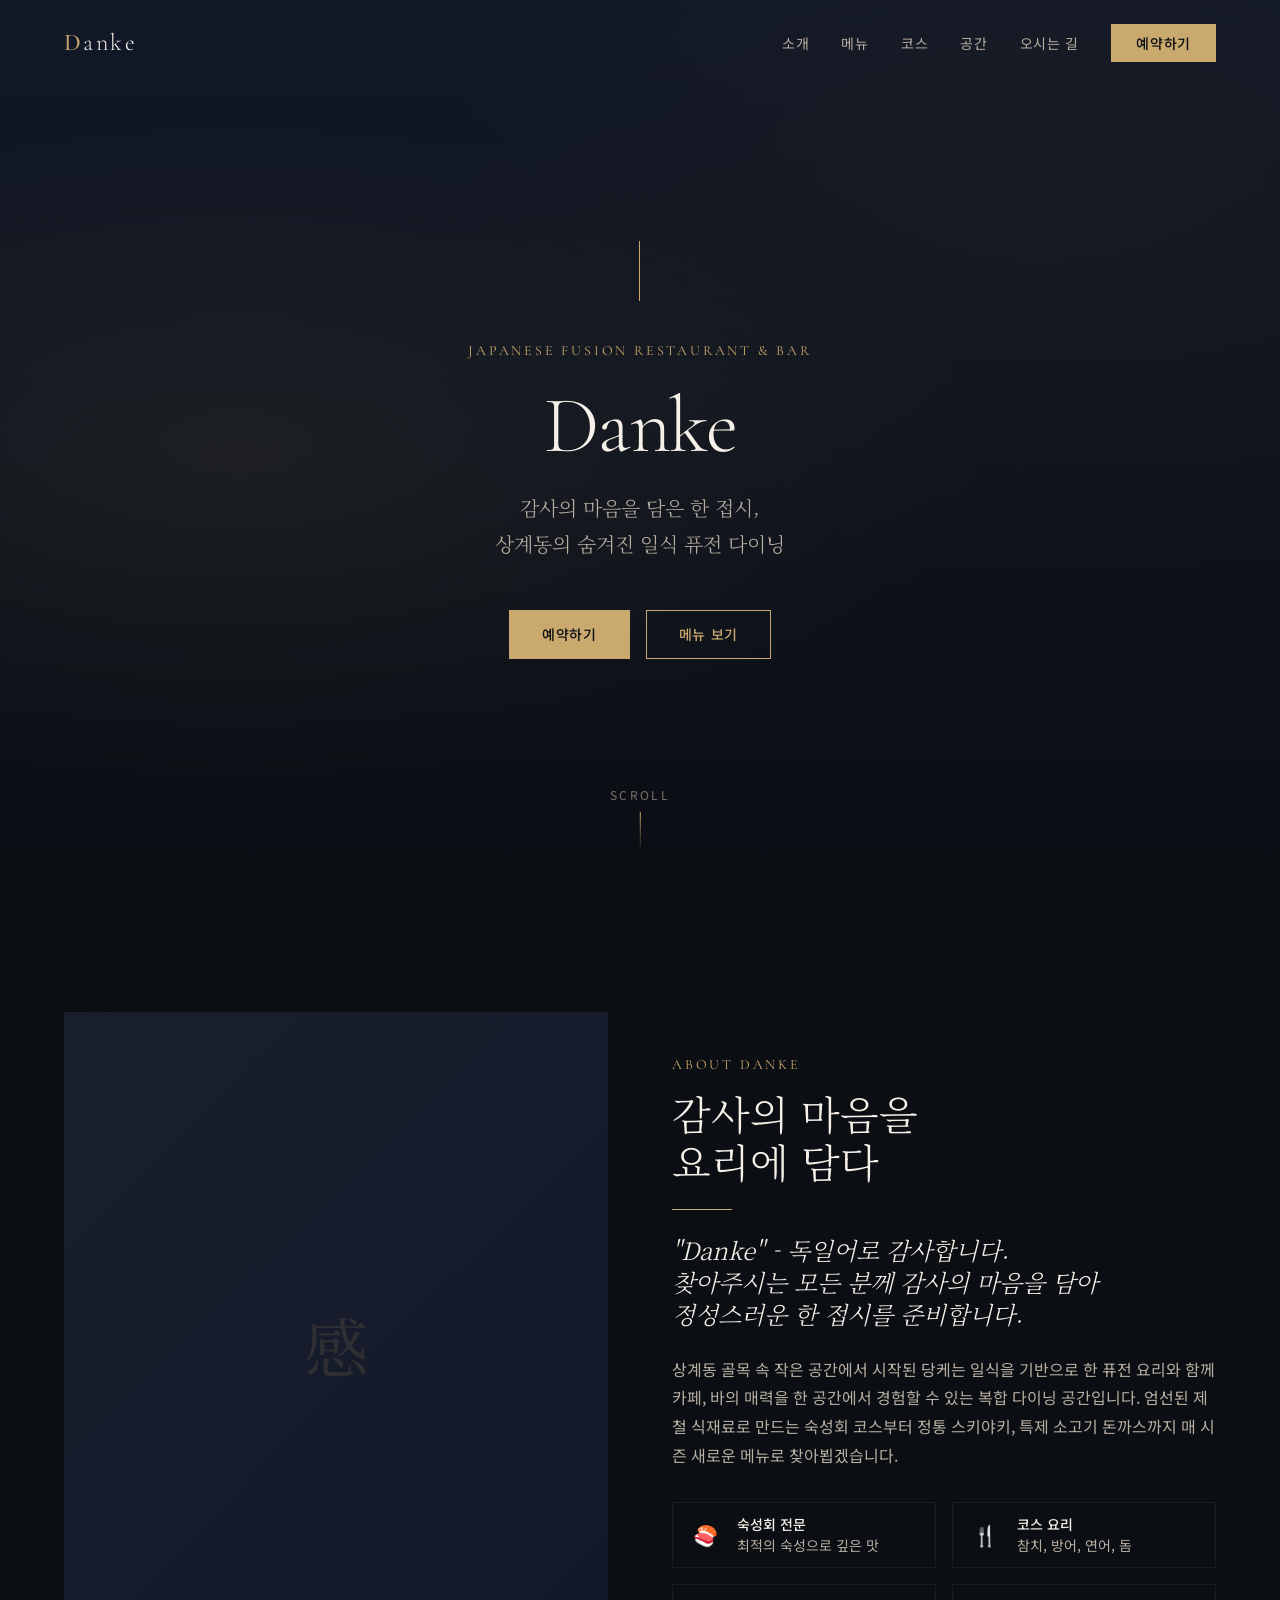
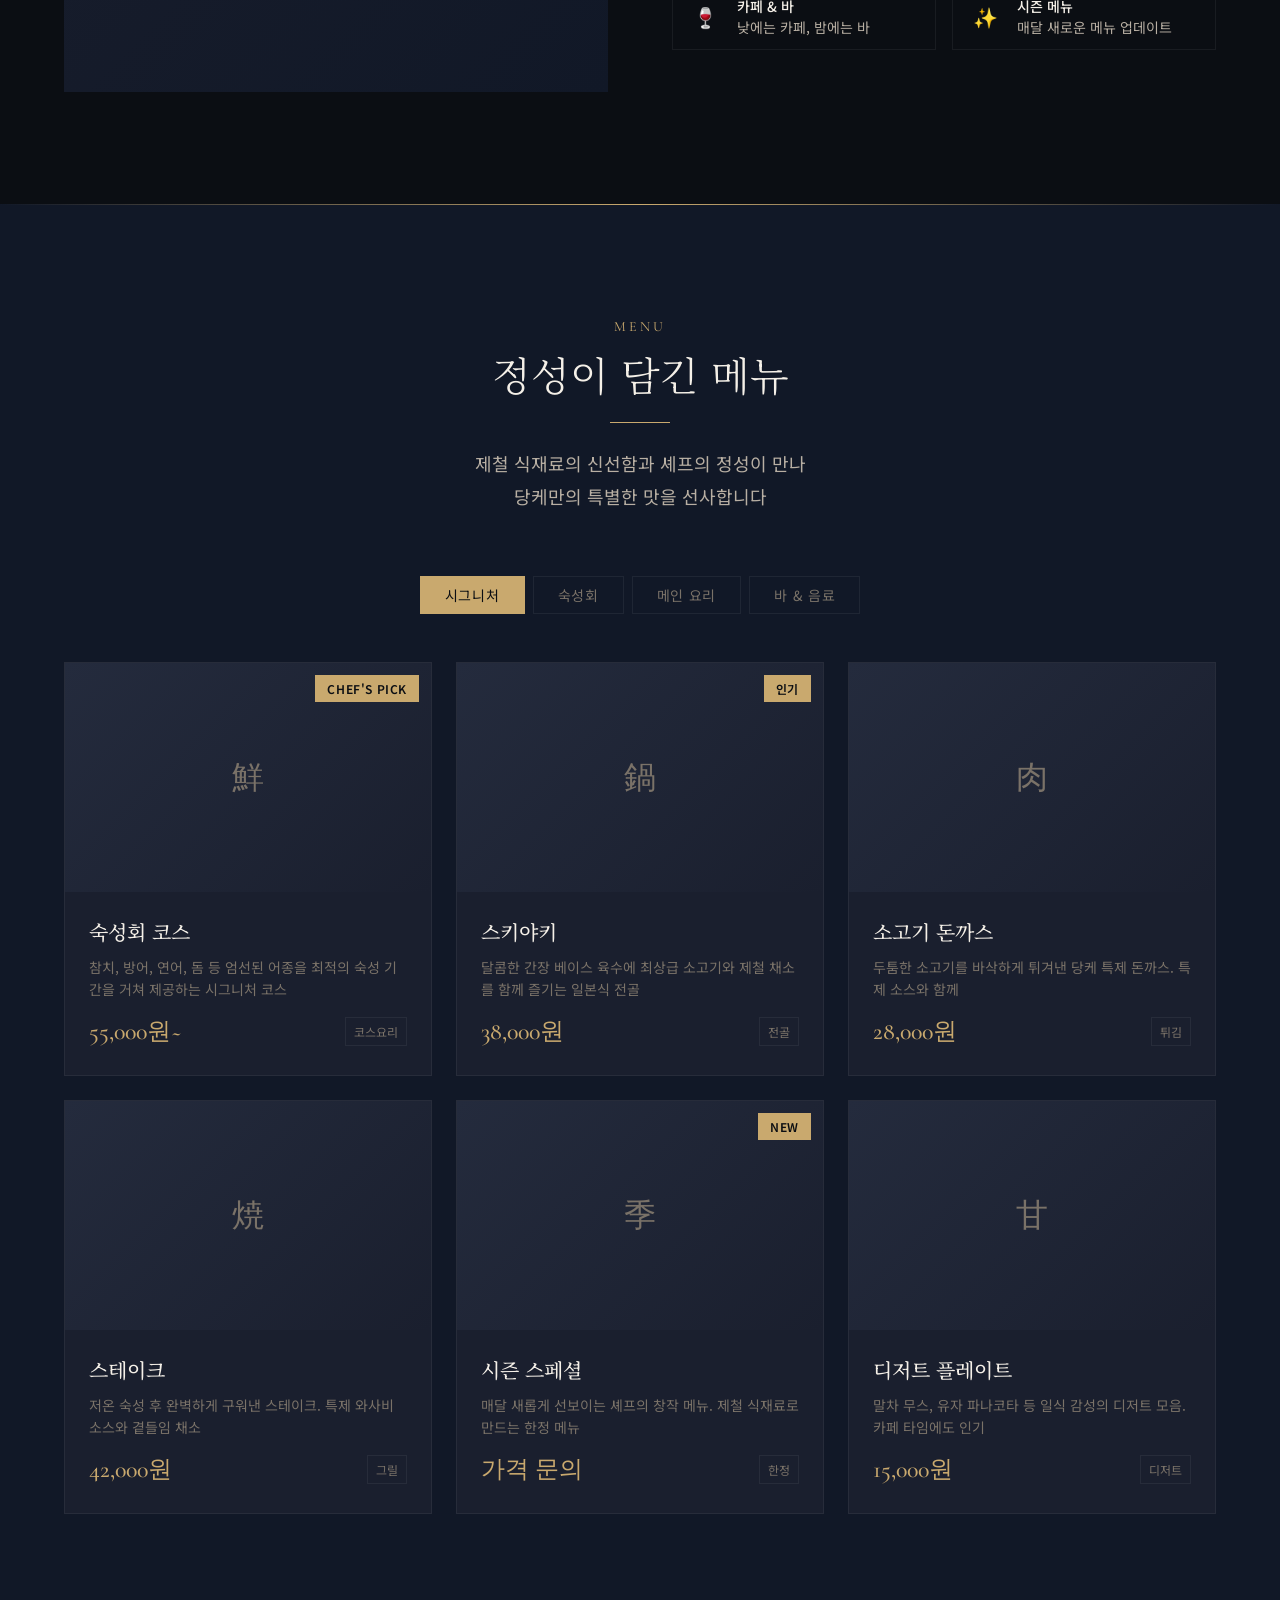
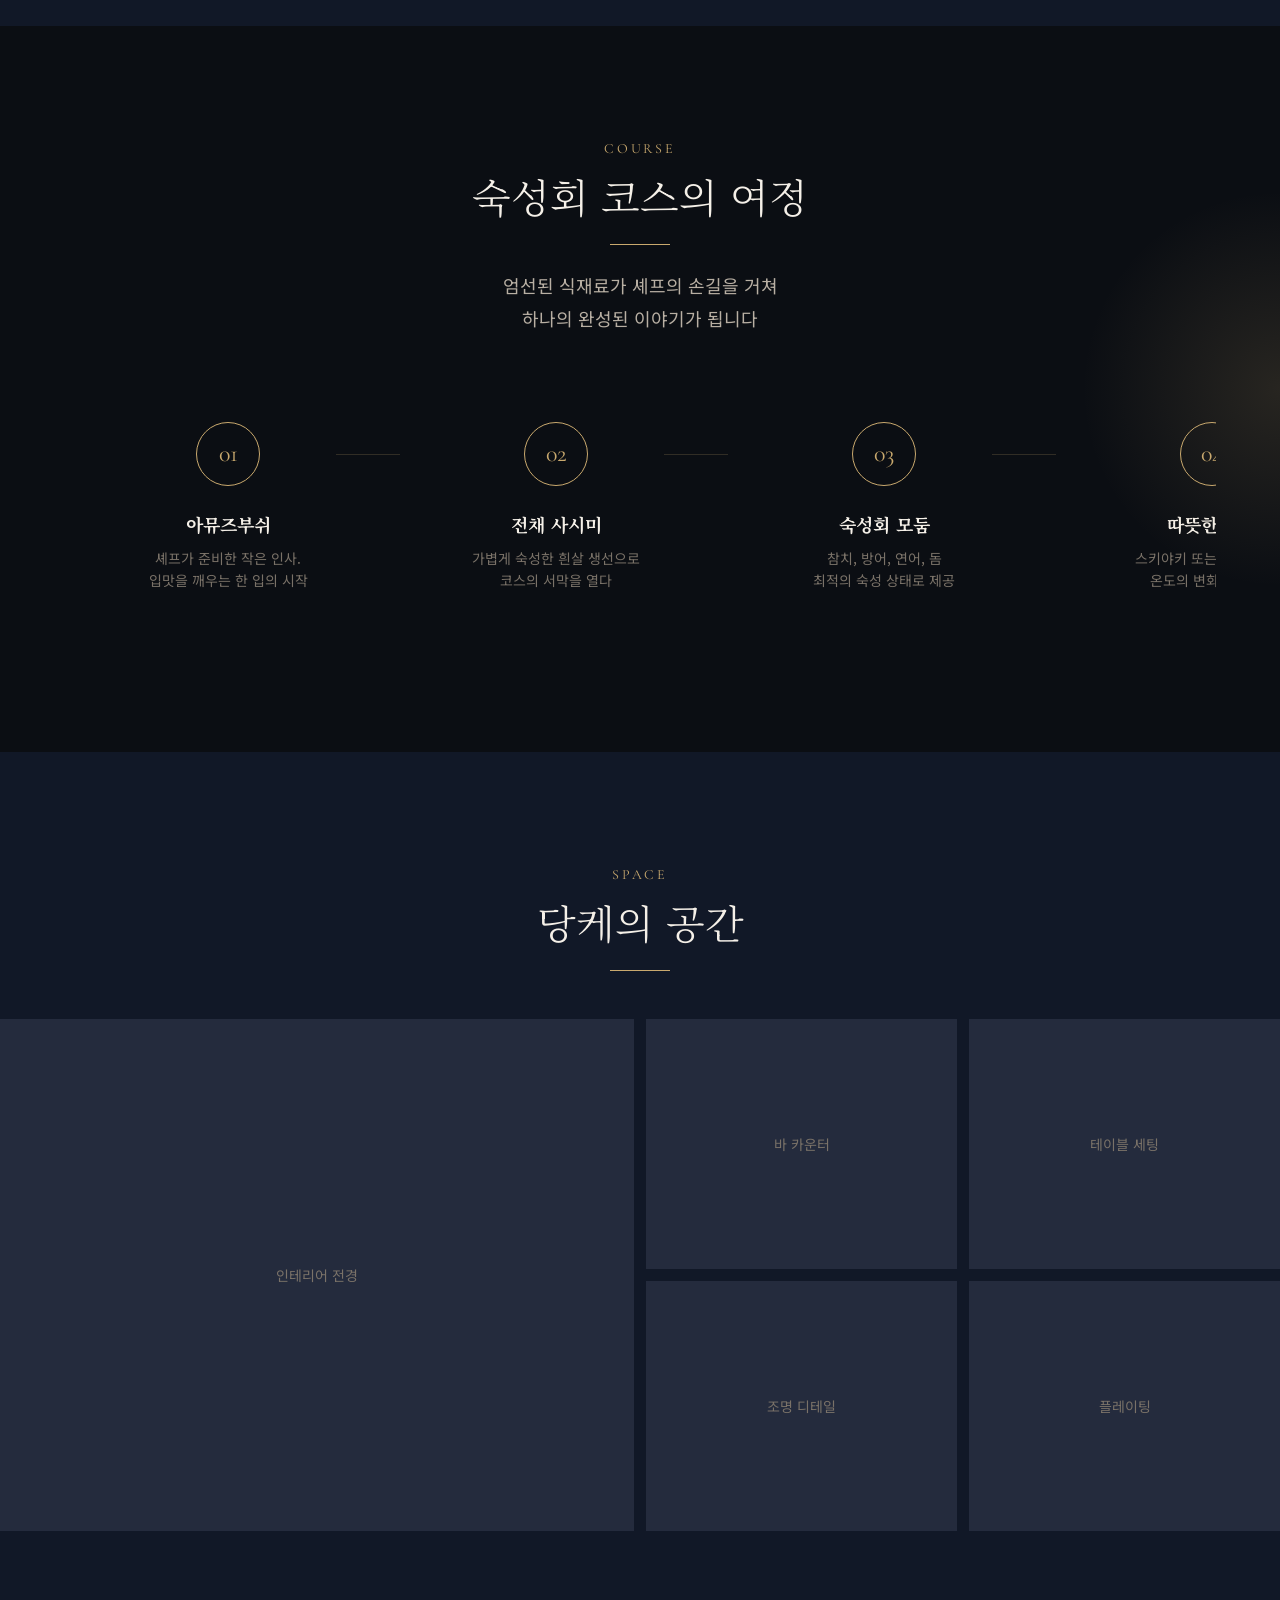
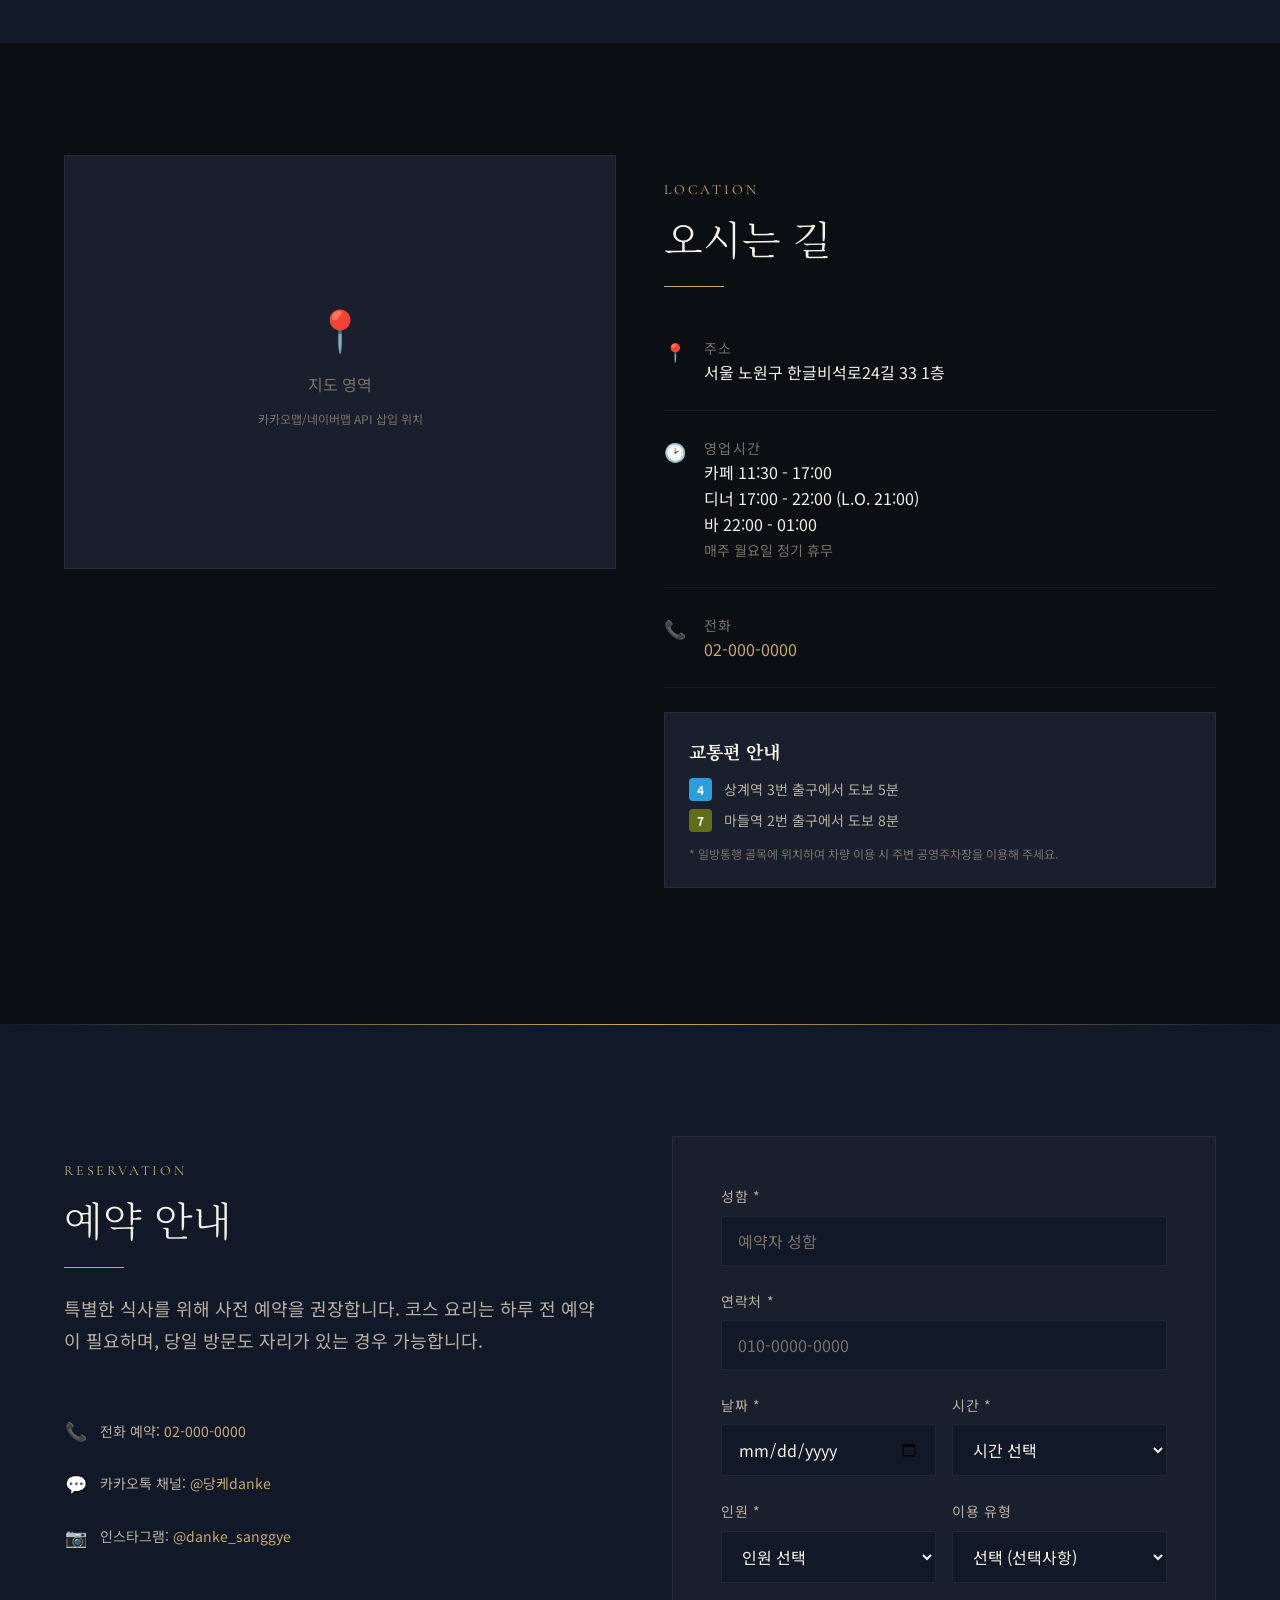
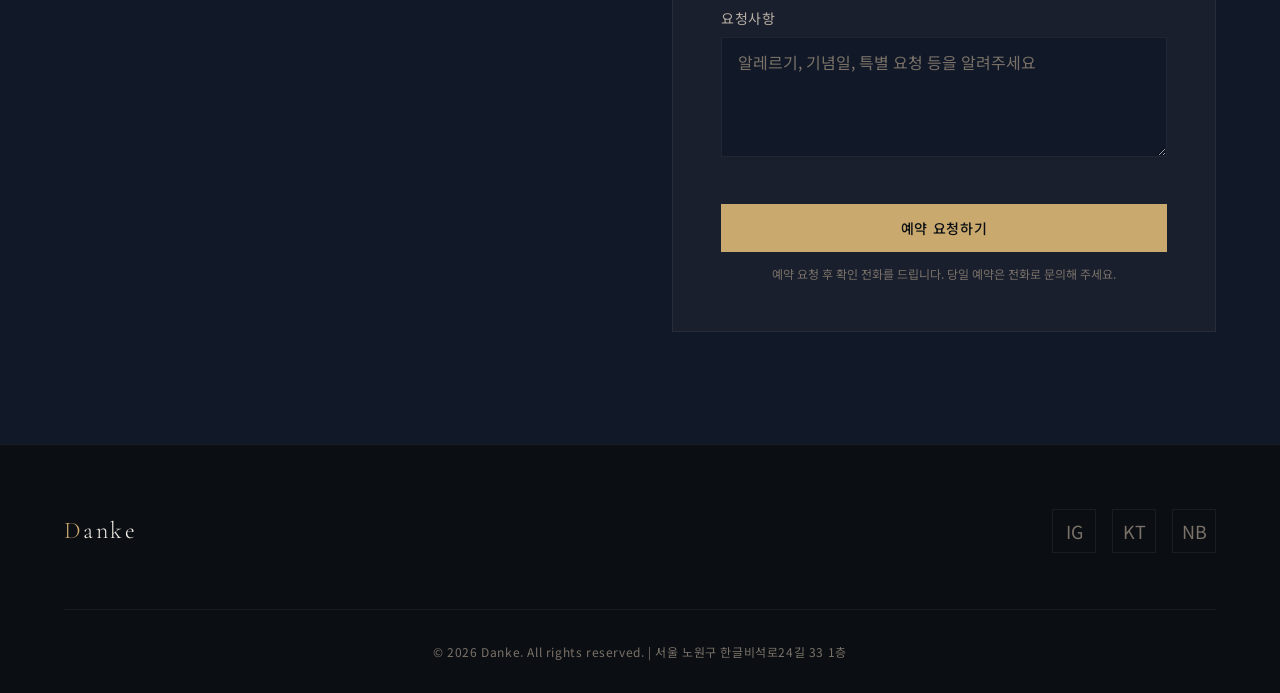
==== index.html @ 80e88893 "Add 당케(Danke) restaurant homepage Complete static website for Danke Japanese fusion restaurant in Sa" ====
<!DOCTYPE html>
<html lang="ko">
<head>
  <meta charset="UTF-8">
  <meta name="viewport" content="width=device-width, initial-scale=1.0">
  <meta name="description" content="당케(Danke) - 서울 노원구 상계동의 일식 기반 퓨전 레스토랑. 숙성회 코스요리, 스키야키, 소고기 돈까스 등 감각적인 요리와 분위기를 즐기세요.">
  <meta name="keywords" content="당케, Danke, 상계동 맛집, 일식 퓨전, 숙성회, 코스요리, 데이트 레스토랑, 노원구 맛집">
  <meta property="og:title" content="당케 Danke - 일식 퓨전 레스토랑 & 바">
  <meta property="og:description" content="상계동의 숨겨진 명소. 숙성회 코스요리와 감각적인 공간에서 특별한 시간을 보내세요.">
  <meta property="og:type" content="restaurant">
  <title>당케 Danke - 일식 퓨전 레스토랑 & 바 | 상계동</title>

  <!-- Stylesheets -->
  <link rel="stylesheet" href="css/styles.css">

  <!-- Favicon placeholder -->
  <link rel="icon" type="image/svg+xml" href="data:image/svg+xml,<svg xmlns='http://www.w3.org/2000/svg' viewBox='0 0 100 100'><text y='.9em' font-size='90'>&#127861;</text></svg>">
</head>
<body>

  <!-- ======================================================
       NAVIGATION
       투명 배경에서 스크롤 시 반투명 다크 배경으로 전환
       ====================================================== -->
  <nav class="nav" id="nav" role="navigation" aria-label="메인 네비게이션">
    <div class="container">
      <div class="nav__inner">
        <!-- 로고: Danke에서 D를 골드 색상으로 강조 -->
        <a href="#" class="nav__logo" aria-label="당케 홈"><span>D</span>anke</a>

        <!-- 데스크톱 메뉴 -->
        <ul class="nav__links" id="navLinks" role="menubar">
          <li role="none"><a href="#about" class="nav__link" role="menuitem">소개</a></li>
          <li role="none"><a href="#menu" class="nav__link" role="menuitem">메뉴</a></li>
          <li role="none"><a href="#course" class="nav__link" role="menuitem">코스</a></li>
          <li role="none"><a href="#gallery" class="nav__link" role="menuitem">공간</a></li>
          <li role="none"><a href="#location" class="nav__link" role="menuitem">오시는 길</a></li>
          <li role="none">
            <a href="#reservation" class="nav__cta" role="menuitem">예약하기</a>
          </li>
        </ul>

        <!-- 모바일 햄버거 -->
        <button class="nav__hamburger" id="navHamburger" aria-label="메뉴 열기" aria-expanded="false">
          <span></span>
          <span></span>
          <span></span>
        </button>
      </div>
    </div>
  </nav>

  <!-- ======================================================
       HERO SECTION
       고객이 사이트에 처음 방문했을 때 5초 안에 레스토랑의 정체성을 파악할 수 있도록
       브랜드명, 컨셉, CTA를 명확하게 배치
       ====================================================== -->
  <section class="hero" id="hero">
    <!-- 배경: 실제 사용 시 hero-bg.jpg를 레스토랑 대표 이미지로 교체 -->
    <div class="hero__bg hero__bg--fallback" id="heroBg"></div>

    <div class="hero__content">
      <!-- 장식 라인 -->
      <div class="hero__ornament" aria-hidden="true"></div>

      <!-- 상단 라벨 -->
      <p class="hero__label">Japanese Fusion Restaurant & Bar</p>

      <!-- 메인 타이틀: 브랜드명을 가장 크게 -->
      <h1 class="hero__title">Danke</h1>

      <!-- 부제: 레스토랑의 핵심 가치를 한 줄로 -->
      <p class="hero__subtitle">
        감사의 마음을 담은 한 접시,<br>
        상계동의 숨겨진 일식 퓨전 다이닝
      </p>

      <!-- CTA 버튼: 주요 전환 목표(예약)와 탐색(메뉴) -->
      <div class="hero__actions">
        <a href="#reservation" class="btn btn--primary">예약하기</a>
        <a href="#menu" class="btn btn--outline">메뉴 보기</a>
      </div>
    </div>

    <!-- 스크롤 다운 힌트 -->
    <div class="hero__scroll" aria-hidden="true">
      <span>Scroll</span>
      <div class="hero__scroll-line"></div>
    </div>
  </section>

  <!-- ======================================================
       ABOUT SECTION
       레스토랑의 이야기를 통해 감정적 연결을 형성
       좌: 이미지 / 우: 텍스트 (Z패턴 읽기 흐름)
       ====================================================== -->
  <section class="section about" id="about">
    <div class="container">
      <div class="about__grid">
        <!-- 좌측: 이미지 -->
        <div class="about__image-wrapper reveal">
          <!-- 실제 이미지로 교체: <img src="..." alt="..." class="about__image"> -->
          <div class="about__image-placeholder">
            <span class="about__image-placeholder-text">感</span>
          </div>
        </div>

        <!-- 우측: 텍스트 콘텐츠 -->
        <div class="about__content reveal reveal-delay-2">
          <span class="section-label">About Danke</span>
          <h2 class="section-title">감사의 마음을<br>요리에 담다</h2>
          <div class="divider"></div>

          <p class="about__philosophy">
            "Danke" - 독일어로 감사합니다.<br>
            찾아주시는 모든 분께 감사의 마음을 담아<br>
            정성스러운 한 접시를 준비합니다.
          </p>

          <p class="about__text">
            상계동 골목 속 작은 공간에서 시작된 당케는
            일식을 기반으로 한 퓨전 요리와 함께 카페, 바의 매력을
            한 공간에서 경험할 수 있는 복합 다이닝 공간입니다.
            엄선된 제철 식재료로 만드는 숙성회 코스부터
            정통 스키야키, 특제 소고기 돈까스까지
            매 시즌 새로운 메뉴로 찾아뵙겠습니다.
          </p>

          <!-- 핵심 특징 4가지 -->
          <div class="about__features">
            <div class="about__feature">
              <div class="about__feature-icon">&#127843;</div>
              <div class="about__feature-text">
                <strong>숙성회 전문</strong>
                최적의 숙성으로 깊은 맛
              </div>
            </div>
            <div class="about__feature">
              <div class="about__feature-icon">&#127860;</div>
              <div class="about__feature-text">
                <strong>코스 요리</strong>
                참치, 방어, 연어, 돔
              </div>
            </div>
            <div class="about__feature">
              <div class="about__feature-icon">&#127863;</div>
              <div class="about__feature-text">
                <strong>카페 & 바</strong>
                낮에는 카페, 밤에는 바
              </div>
            </div>
            <div class="about__feature">
              <div class="about__feature-icon">&#10024;</div>
              <div class="about__feature-text">
                <strong>시즌 메뉴</strong>
                매달 새로운 메뉴 업데이트
              </div>
            </div>
          </div>
        </div>
      </div>
    </div>
  </section>

  <!-- ======================================================
       MENU SECTION
       탭 전환으로 카테고리별 메뉴 탐색
       고객이 가장 관심을 가지는 정보이므로 시각적으로 매력적으로 구성
       ====================================================== -->
  <section class="section menu" id="menu">
    <div class="container">
      <!-- 섹션 헤더 -->
      <div class="menu__header reveal">
        <span class="section-label">Menu</span>
        <h2 class="section-title">정성이 담긴 메뉴</h2>
        <div class="divider divider--center"></div>
        <p class="section-desc">
          제철 식재료의 신선함과 셰프의 정성이 만나<br>
          당케만의 특별한 맛을 선사합니다
        </p>
      </div>

      <!-- 카테고리 탭 -->
      <div class="menu__tabs" role="tablist">
        <button class="menu__tab active" role="tab" aria-selected="true" data-tab="signature">시그니처</button>
        <button class="menu__tab" role="tab" aria-selected="false" data-tab="sashimi">숙성회</button>
        <button class="menu__tab" role="tab" aria-selected="false" data-tab="main">메인 요리</button>
        <button class="menu__tab" role="tab" aria-selected="false" data-tab="bar">바 & 음료</button>
      </div>

      <!-- 시그니처 메뉴 (기본 활성) -->
      <div class="menu__category active" id="tab-signature" role="tabpanel">
        <!-- 메뉴 카드 1: 숙성회 코스 -->
        <div class="menu__card reveal">
          <div class="menu__card-image-wrapper">
            <div class="menu__card-placeholder">鮮</div>
            <span class="menu__card-badge">Chef's Pick</span>
          </div>
          <div class="menu__card-body">
            <h3 class="menu__card-name">숙성회 코스</h3>
            <p class="menu__card-desc">참치, 방어, 연어, 돔 등 엄선된 어종을 최적의 숙성 기간을 거쳐 제공하는 시그니처 코스</p>
            <div class="menu__card-footer">
              <span class="menu__card-price">55,000원~</span>
              <span class="menu__card-tag">코스요리</span>
            </div>
          </div>
        </div>

        <!-- 메뉴 카드 2: 스키야키 -->
        <div class="menu__card reveal reveal-delay-1">
          <div class="menu__card-image-wrapper">
            <div class="menu__card-placeholder">鍋</div>
            <span class="menu__card-badge">인기</span>
          </div>
          <div class="menu__card-body">
            <h3 class="menu__card-name">스키야키</h3>
            <p class="menu__card-desc">달콤한 간장 베이스 육수에 최상급 소고기와 제철 채소를 함께 즐기는 일본식 전골</p>
            <div class="menu__card-footer">
              <span class="menu__card-price">38,000원</span>
              <span class="menu__card-tag">전골</span>
            </div>
          </div>
        </div>

        <!-- 메뉴 카드 3: 소고기 돈까스 -->
        <div class="menu__card reveal reveal-delay-2">
          <div class="menu__card-image-wrapper">
            <div class="menu__card-placeholder">肉</div>
          </div>
          <div class="menu__card-body">
            <h3 class="menu__card-name">소고기 돈까스</h3>
            <p class="menu__card-desc">두툼한 소고기를 바삭하게 튀겨낸 당케 특제 돈까스. 특제 소스와 함께</p>
            <div class="menu__card-footer">
              <span class="menu__card-price">28,000원</span>
              <span class="menu__card-tag">튀김</span>
            </div>
          </div>
        </div>

        <!-- 메뉴 카드 4: 스테이크 -->
        <div class="menu__card reveal reveal-delay-3">
          <div class="menu__card-image-wrapper">
            <div class="menu__card-placeholder">焼</div>
          </div>
          <div class="menu__card-body">
            <h3 class="menu__card-name">스테이크</h3>
            <p class="menu__card-desc">저온 숙성 후 완벽하게 구워낸 스테이크. 특제 와사비 소스와 곁들임 채소</p>
            <div class="menu__card-footer">
              <span class="menu__card-price">42,000원</span>
              <span class="menu__card-tag">그릴</span>
            </div>
          </div>
        </div>

        <!-- 메뉴 카드 5: 시즌 스페셜 -->
        <div class="menu__card reveal reveal-delay-3">
          <div class="menu__card-image-wrapper">
            <div class="menu__card-placeholder">季</div>
            <span class="menu__card-badge">NEW</span>
          </div>
          <div class="menu__card-body">
            <h3 class="menu__card-name">시즌 스페셜</h3>
            <p class="menu__card-desc">매달 새롭게 선보이는 셰프의 창작 메뉴. 제철 식재료로 만드는 한정 메뉴</p>
            <div class="menu__card-footer">
              <span class="menu__card-price">가격 문의</span>
              <span class="menu__card-tag">한정</span>
            </div>
          </div>
        </div>

        <!-- 메뉴 카드 6: 디저트 -->
        <div class="menu__card reveal reveal-delay-4">
          <div class="menu__card-image-wrapper">
            <div class="menu__card-placeholder">甘</div>
          </div>
          <div class="menu__card-body">
            <h3 class="menu__card-name">디저트 플레이트</h3>
            <p class="menu__card-desc">말차 무스, 유자 파나코타 등 일식 감성의 디저트 모음. 카페 타임에도 인기</p>
            <div class="menu__card-footer">
              <span class="menu__card-price">15,000원</span>
              <span class="menu__card-tag">디저트</span>
            </div>
          </div>
        </div>
      </div>

      <!-- 숙성회 탭 -->
      <div class="menu__category" id="tab-sashimi" role="tabpanel">
        <div class="menu__card">
          <div class="menu__card-image-wrapper">
            <div class="menu__card-placeholder">鮪</div>
            <span class="menu__card-badge">Premium</span>
          </div>
          <div class="menu__card-body">
            <h3 class="menu__card-name">숙성 참치</h3>
            <p class="menu__card-desc">3일간 저온 숙성하여 감칠맛을 극대화한 참치. 오도로, 주도로, 아카미 구성</p>
            <div class="menu__card-footer">
              <span class="menu__card-price">45,000원</span>
              <span class="menu__card-tag">숙성회</span>
            </div>
          </div>
        </div>
        <div class="menu__card">
          <div class="menu__card-image-wrapper">
            <div class="menu__card-placeholder">鰤</div>
          </div>
          <div class="menu__card-body">
            <h3 class="menu__card-name">숙성 방어</h3>
            <p class="menu__card-desc">겨울 제철 방어를 최적 숙성. 기름진 풍미와 쫄깃한 식감의 조화</p>
            <div class="menu__card-footer">
              <span class="menu__card-price">38,000원</span>
              <span class="menu__card-tag">숙성회</span>
            </div>
          </div>
        </div>
        <div class="menu__card">
          <div class="menu__card-image-wrapper">
            <div class="menu__card-placeholder">鯛</div>
          </div>
          <div class="menu__card-body">
            <h3 class="menu__card-name">숙성 도미</h3>
            <p class="menu__card-desc">담백하면서도 깊은 맛이 특징인 도미. 숙성을 통해 감칠맛을 더했습니다</p>
            <div class="menu__card-footer">
              <span class="menu__card-price">35,000원</span>
              <span class="menu__card-tag">숙성회</span>
            </div>
          </div>
        </div>
      </div>

      <!-- 메인 요리 탭 -->
      <div class="menu__category" id="tab-main" role="tabpanel">
        <div class="menu__card">
          <div class="menu__card-image-wrapper">
            <div class="menu__card-placeholder">鍋</div>
          </div>
          <div class="menu__card-body">
            <h3 class="menu__card-name">스키야키 세트</h3>
            <p class="menu__card-desc">최상급 소고기와 두부, 버섯, 채소가 어우러진 달콤한 간장 전골</p>
            <div class="menu__card-footer">
              <span class="menu__card-price">38,000원</span>
              <span class="menu__card-tag">전골</span>
            </div>
          </div>
        </div>
        <div class="menu__card">
          <div class="menu__card-image-wrapper">
            <div class="menu__card-placeholder">肉</div>
          </div>
          <div class="menu__card-body">
            <h3 class="menu__card-name">소고기 돈까스</h3>
            <p class="menu__card-desc">두꺼운 소고기 등심을 바삭하게 튀겨낸 시그니처 돈까스</p>
            <div class="menu__card-footer">
              <span class="menu__card-price">28,000원</span>
              <span class="menu__card-tag">튀김</span>
            </div>
          </div>
        </div>
        <div class="menu__card">
          <div class="menu__card-image-wrapper">
            <div class="menu__card-placeholder">焼</div>
          </div>
          <div class="menu__card-body">
            <h3 class="menu__card-name">와규 스테이크</h3>
            <p class="menu__card-desc">마블링이 아름다운 와규를 완벽한 굽기로. 특제 와사비 소스</p>
            <div class="menu__card-footer">
              <span class="menu__card-price">42,000원</span>
              <span class="menu__card-tag">그릴</span>
            </div>
          </div>
        </div>
      </div>

      <!-- 바 & 음료 탭 -->
      <div class="menu__category" id="tab-bar" role="tabpanel">
        <div class="menu__card">
          <div class="menu__card-image-wrapper">
            <div class="menu__card-placeholder">酒</div>
          </div>
          <div class="menu__card-body">
            <h3 class="menu__card-name">프리미엄 사케</h3>
            <p class="menu__card-desc">일본 각 지역의 준마이 다이긴죠 사케를 엄선하여 제공합니다</p>
            <div class="menu__card-footer">
              <span class="menu__card-price">15,000원~</span>
              <span class="menu__card-tag">사케</span>
            </div>
          </div>
        </div>
        <div class="menu__card">
          <div class="menu__card-image-wrapper">
            <div class="menu__card-placeholder">杯</div>
          </div>
          <div class="menu__card-body">
            <h3 class="menu__card-name">시그니처 칵테일</h3>
            <p class="menu__card-desc">유자, 매실, 말차 등 동양적 재료를 활용한 당케만의 오리지널 칵테일</p>
            <div class="menu__card-footer">
              <span class="menu__card-price">16,000원</span>
              <span class="menu__card-tag">칵테일</span>
            </div>
          </div>
        </div>
        <div class="menu__card">
          <div class="menu__card-image-wrapper">
            <div class="menu__card-placeholder">茶</div>
          </div>
          <div class="menu__card-body">
            <h3 class="menu__card-name">스페셜티 커피 & 차</h3>
            <p class="menu__card-desc">낮에는 스페셜티 원두 핸드드립과 일본 전통차를 즐기실 수 있습니다</p>
            <div class="menu__card-footer">
              <span class="menu__card-price">7,000원~</span>
              <span class="menu__card-tag">카페</span>
            </div>
          </div>
        </div>
      </div>
    </div>
  </section>

  <!-- ======================================================
       COURSE SECTION
       숙성회 코스의 흐름을 타임라인으로 시각화
       고객에게 기대감을 형성하고 코스요리의 가치를 전달
       ====================================================== -->
  <section class="section course" id="course">
    <div class="container">
      <div class="course__header reveal">
        <span class="section-label">Course</span>
        <h2 class="section-title">숙성회 코스의 여정</h2>
        <div class="divider divider--center"></div>
        <p class="section-desc" style="margin: 0 auto;">
          엄선된 식재료가 셰프의 손길을 거쳐<br>
          하나의 완성된 이야기가 됩니다
        </p>
      </div>

      <!-- 코스 타임라인 (가로 스크롤) -->
      <div class="course__timeline">
        <div class="course__step reveal">
          <div class="course__step-number">01</div>
          <h3 class="course__step-title">아뮤즈부쉬</h3>
          <p class="course__step-desc">셰프가 준비한 작은 인사.<br>입맛을 깨우는 한 입의 시작</p>
        </div>

        <div class="course__step reveal reveal-delay-1">
          <div class="course__step-number">02</div>
          <h3 class="course__step-title">전채 사시미</h3>
          <p class="course__step-desc">가볍게 숙성한 흰살 생선으로<br>코스의 서막을 열다</p>
        </div>

        <div class="course__step reveal reveal-delay-2">
          <div class="course__step-number">03</div>
          <h3 class="course__step-title">숙성회 모둠</h3>
          <p class="course__step-desc">참치, 방어, 연어, 돔<br>최적의 숙성 상태로 제공</p>
        </div>

        <div class="course__step reveal reveal-delay-3">
          <div class="course__step-number">04</div>
          <h3 class="course__step-title">따뜻한 요리</h3>
          <p class="course__step-desc">스키야키 또는 구이 요리로<br>온도의 변화를 즐기다</p>
        </div>

        <div class="course__step reveal reveal-delay-4">
          <div class="course__step-number">05</div>
          <h3 class="course__step-title">식사 & 디저트</h3>
          <p class="course__step-desc">특제 마무리 식사와<br>계절 디저트로 여정을 마무리</p>
        </div>
      </div>
    </div>
  </section>

  <!-- ======================================================
       GALLERY SECTION
       레스토랑의 분위기와 감각적 인테리어를 보여주는 이미지 그리드
       데이트 코스로서의 매력을 시각적으로 전달
       ====================================================== -->
  <section class="section gallery" id="gallery">
    <div class="container--wide">
      <div class="gallery__header reveal">
        <span class="section-label">Space</span>
        <h2 class="section-title text-center">당케의 공간</h2>
        <div class="divider divider--center"></div>
      </div>

      <div class="gallery__grid">
        <!-- 이미지 1 (큰 이미지 2x2) -->
        <div class="gallery__item reveal">
          <div class="gallery__item-placeholder">인테리어 전경</div>
          <div class="gallery__item-overlay">
            <span class="gallery__item-overlay-icon">+</span>
          </div>
        </div>
        <!-- 이미지 2 -->
        <div class="gallery__item reveal reveal-delay-1">
          <div class="gallery__item-placeholder">바 카운터</div>
          <div class="gallery__item-overlay">
            <span class="gallery__item-overlay-icon">+</span>
          </div>
        </div>
        <!-- 이미지 3 -->
        <div class="gallery__item reveal reveal-delay-2">
          <div class="gallery__item-placeholder">테이블 세팅</div>
          <div class="gallery__item-overlay">
            <span class="gallery__item-overlay-icon">+</span>
          </div>
        </div>
        <!-- 이미지 4 -->
        <div class="gallery__item reveal reveal-delay-3">
          <div class="gallery__item-placeholder">조명 디테일</div>
          <div class="gallery__item-overlay">
            <span class="gallery__item-overlay-icon">+</span>
          </div>
        </div>
        <!-- 이미지 5 -->
        <div class="gallery__item reveal reveal-delay-4">
          <div class="gallery__item-placeholder">플레이팅</div>
          <div class="gallery__item-overlay">
            <span class="gallery__item-overlay-icon">+</span>
          </div>
        </div>
      </div>
    </div>
  </section>

  <!-- ======================================================
       LOCATION SECTION
       오시는 길 안내: 지도 + 주소 + 교통 정보
       상계역 인근 일방통행 골목이라는 특성을 반영하여 상세 안내
       ====================================================== -->
  <section class="section location" id="location">
    <div class="container">
      <div class="location__grid">
        <!-- 좌측: 지도 -->
        <div class="location__map reveal">
          <!-- 실제 배포 시 카카오맵 또는 네이버맵 API 삽입 -->
          <div class="location__map-placeholder">
            <span class="location__map-icon">&#128205;</span>
            <span>지도 영역</span>
            <span style="font-size: var(--text-xs);">카카오맵/네이버맵 API 삽입 위치</span>
          </div>
        </div>

        <!-- 우측: 오시는 길 정보 -->
        <div class="location__info reveal reveal-delay-2">
          <span class="section-label">Location</span>
          <h2 class="section-title">오시는 길</h2>
          <div class="divider"></div>

          <div class="location__item">
            <span class="location__item-icon">&#128205;</span>
            <div class="location__item-content">
              <span class="location__item-label">주소</span>
              <p class="location__item-value">
                서울 노원구 한글비석로24길 33 1층
              </p>
            </div>
          </div>

          <div class="location__item">
            <span class="location__item-icon">&#128337;</span>
            <div class="location__item-content">
              <span class="location__item-label">영업시간</span>
              <p class="location__item-value">
                카페 11:30 - 17:00<br>
                디너 17:00 - 22:00 (L.O. 21:00)<br>
                바  22:00 - 01:00<br>
                <span style="color: var(--color-text-muted); font-size: var(--text-sm);">매주 월요일 정기 휴무</span>
              </p>
            </div>
          </div>

          <div class="location__item">
            <span class="location__item-icon">&#128222;</span>
            <div class="location__item-content">
              <span class="location__item-label">전화</span>
              <p class="location__item-value">
                <a href="tel:02-000-0000">02-000-0000</a>
              </p>
            </div>
          </div>

          <!-- 교통편 안내 -->
          <div class="location__transport">
            <h3 class="location__transport-title">교통편 안내</h3>
            <div class="location__transport-item">
              <span class="location__transport-badge location__transport-badge--line4">4</span>
              <span>상계역 3번 출구에서 도보 5분</span>
            </div>
            <div class="location__transport-item">
              <span class="location__transport-badge location__transport-badge--line7">7</span>
              <span>마들역 2번 출구에서 도보 8분</span>
            </div>
            <p style="margin-top: var(--space-3); font-size: var(--text-xs); color: var(--color-text-muted);">
              * 일방통행 골목에 위치하여 차량 이용 시 주변 공영주차장을 이용해 주세요.
            </p>
          </div>
        </div>
      </div>
    </div>
  </section>

  <!-- ======================================================
       RESERVATION SECTION
       예약 폼: 전환율(CRO) 최적화를 위해 간결한 필드 구성
       필수 정보만 받아 예약 완료까지의 마찰을 최소화
       ====================================================== -->
  <section class="section reservation" id="reservation">
    <div class="container">
      <div class="reservation__grid">
        <!-- 좌측: 안내 텍스트 -->
        <div class="reservation__content reveal">
          <span class="section-label">Reservation</span>
          <h2 class="section-title">예약 안내</h2>
          <div class="divider"></div>

          <p class="section-desc">
            특별한 식사를 위해 사전 예약을 권장합니다.
            코스 요리는 하루 전 예약이 필요하며,
            당일 방문도 자리가 있는 경우 가능합니다.
          </p>

          <div class="reservation__contact">
            <div class="reservation__contact-item">
              <span class="reservation__contact-icon">&#128222;</span>
              <span>전화 예약: <a href="tel:02-000-0000">02-000-0000</a></span>
            </div>
            <div class="reservation__contact-item">
              <span class="reservation__contact-icon">&#128172;</span>
              <span>카카오톡 채널: <a href="#">@당케danke</a></span>
            </div>
            <div class="reservation__contact-item">
              <span class="reservation__contact-icon">&#128247;</span>
              <span>인스타그램: <a href="#">@danke_sanggye</a></span>
            </div>
          </div>
        </div>

        <!-- 우측: 예약 폼 -->
        <div class="reservation__form reveal reveal-delay-2">
          <form id="reservationForm" novalidate>
            <div class="form__group">
              <label for="name" class="form__label">성함 *</label>
              <input type="text" id="name" name="name" class="form__input" placeholder="예약자 성함" required aria-required="true">
            </div>

            <div class="form__group">
              <label for="phone" class="form__label">연락처 *</label>
              <input type="tel" id="phone" name="phone" class="form__input" placeholder="010-0000-0000" required aria-required="true">
            </div>

            <div class="form__row">
              <div class="form__group">
                <label for="date" class="form__label">날짜 *</label>
                <input type="date" id="date" name="date" class="form__input" required aria-required="true">
              </div>
              <div class="form__group">
                <label for="time" class="form__label">시간 *</label>
                <select id="time" name="time" class="form__select" required aria-required="true">
                  <option value="">시간 선택</option>
                  <option value="11:30">11:30 (런치)</option>
                  <option value="12:00">12:00 (런치)</option>
                  <option value="12:30">12:30 (런치)</option>
                  <option value="17:00">17:00 (디너)</option>
                  <option value="17:30">17:30 (디너)</option>
                  <option value="18:00">18:00 (디너)</option>
                  <option value="18:30">18:30 (디너)</option>
                  <option value="19:00">19:00 (디너)</option>
                  <option value="19:30">19:30 (디너)</option>
                  <option value="20:00">20:00 (디너)</option>
                  <option value="20:30">20:30 (디너)</option>
                </select>
              </div>
            </div>

            <div class="form__row">
              <div class="form__group">
                <label for="guests" class="form__label">인원 *</label>
                <select id="guests" name="guests" class="form__select" required aria-required="true">
                  <option value="">인원 선택</option>
                  <option value="1">1명</option>
                  <option value="2">2명</option>
                  <option value="3">3명</option>
                  <option value="4">4명</option>
                  <option value="5">5명 이상 (전화문의)</option>
                </select>
              </div>
              <div class="form__group">
                <label for="type" class="form__label">이용 유형</label>
                <select id="type" name="type" class="form__select">
                  <option value="">선택 (선택사항)</option>
                  <option value="course">코스 요리</option>
                  <option value="ala-carte">단품 주문</option>
                  <option value="bar">바 이용</option>
                  <option value="cafe">카페 이용</option>
                </select>
              </div>
            </div>

            <div class="form__group">
              <label for="message" class="form__label">요청사항</label>
              <textarea id="message" name="message" class="form__textarea" placeholder="알레르기, 기념일, 특별 요청 등을 알려주세요"></textarea>
            </div>

            <button type="submit" class="btn btn--primary form__submit">예약 요청하기</button>
            <p style="margin-top: var(--space-3); font-size: var(--text-xs); color: var(--color-text-muted); text-align: center;">
              예약 요청 후 확인 전화를 드립니다. 당일 예약은 전화로 문의해 주세요.
            </p>
          </form>
        </div>
      </div>
    </div>
  </section>

  <!-- ======================================================
       FOOTER
       ====================================================== -->
  <footer class="footer">
    <div class="container">
      <div class="footer__inner">
        <div class="footer__logo"><span style="color: var(--color-accent-gold);">D</span>anke</div>

        <!-- 소셜 링크 -->
        <div class="footer__social">
          <a href="#" class="footer__social-link" aria-label="인스타그램">
            <span>IG</span>
          </a>
          <a href="#" class="footer__social-link" aria-label="카카오톡">
            <span>KT</span>
          </a>
          <a href="#" class="footer__social-link" aria-label="네이버 블로그">
            <span>NB</span>
          </a>
        </div>

        <p class="footer__copyright">
          &copy; 2026 Danke. All rights reserved. | 서울 노원구 한글비석로24길 33 1층
        </p>
      </div>
    </div>
  </footer>

  <!-- ======================================================
       JAVASCRIPT
       ====================================================== -->
  <script src="js/main.js"></script>
</body>
</html>
---- css/styles.css ----
/* ============================================================
   당케 (Danke) - Main Stylesheet
   ============================================================ */

@import url('design-tokens.css');

/* Google Fonts 로드 */
@import url('https://fonts.googleapis.com/css2?family=Cormorant+Garamond:ital,wght@0,300;0,400;0,500;0,600;0,700;1,300;1,400&family=Noto+Serif+KR:wght@300;400;500;600;700&family=Noto+Sans+KR:wght@300;400;500;700&display=swap');

/* ============================================================
   RESET & BASE
   ============================================================ */
*,
*::before,
*::after {
  margin: 0;
  padding: 0;
  box-sizing: border-box;
}

html {
  font-size: 16px;
  scroll-behavior: smooth;
  -webkit-font-smoothing: antialiased;
  -moz-osx-font-smoothing: grayscale;
}

body {
  font-family: var(--font-body);
  background-color: var(--color-primary-900);
  color: var(--color-text-primary);
  line-height: var(--leading-normal);
  overflow-x: hidden;
}

img {
  max-width: 100%;
  height: auto;
  display: block;
}

a {
  color: var(--color-accent-gold);
  text-decoration: none;
  transition: color var(--transition-fast);
}

a:hover {
  color: var(--color-accent-gold-light);
}

/* 커스텀 스크롤바 - 다크 테마에 맞게 */
::-webkit-scrollbar {
  width: 8px;
}
::-webkit-scrollbar-track {
  background: var(--color-primary-900);
}
::-webkit-scrollbar-thumb {
  background: var(--color-primary-600);
  border-radius: var(--radius-full);
}
::-webkit-scrollbar-thumb:hover {
  background: var(--color-accent-gold-dark);
}

/* ============================================================
   UTILITY CLASSES
   ============================================================ */
.container {
  width: 100%;
  max-width: var(--container-max);
  margin: 0 auto;
  padding: 0 var(--container-padding);
}

.container--narrow {
  max-width: var(--container-narrow);
}

.container--wide {
  max-width: var(--container-wide);
}

/* 섹션 공통 패딩 */
.section {
  padding: var(--space-16) 0;
}

/* 섹션 라벨 (ABOUT, MENU 등 영문 소제목) */
.section-label {
  font-family: var(--font-accent);
  font-size: var(--text-sm);
  font-weight: var(--weight-regular);
  letter-spacing: var(--tracking-widest);
  text-transform: uppercase;
  color: var(--color-accent-gold);
  margin-bottom: var(--space-3);
  display: block;
}

/* 섹션 타이틀 */
.section-title {
  font-family: var(--font-heading);
  font-size: var(--text-4xl);
  font-weight: var(--weight-light);
  color: var(--color-text-primary);
  line-height: var(--leading-tight);
  margin-bottom: var(--space-5);
}

/* 섹션 설명 텍스트 */
.section-desc {
  font-size: var(--text-lg);
  color: var(--color-text-secondary);
  line-height: var(--leading-relaxed);
  max-width: 600px;
}

/* 구분선 (골드 장식) */
.divider {
  width: 60px;
  height: 1px;
  background: var(--color-accent-gold);
  margin: var(--space-5) 0;
}

.divider--center {
  margin-left: auto;
  margin-right: auto;
}

.text-center {
  text-align: center;
}

/* 스크롤 시 나타나는 애니메이션 */
.reveal {
  opacity: 0;
  transform: translateY(30px);
  transition: opacity var(--transition-slower), transform var(--transition-slower);
}

.reveal.visible {
  opacity: 1;
  transform: translateY(0);
}

.reveal-delay-1 { transition-delay: 100ms; }
.reveal-delay-2 { transition-delay: 200ms; }
.reveal-delay-3 { transition-delay: 300ms; }
.reveal-delay-4 { transition-delay: 400ms; }

/* ============================================================
   NAVIGATION
   고급 레스토랑에 맞는 미니멀한 상단 네비게이션
   스크롤 시 배경이 나타나는 투명 -> 불투명 전환
   ============================================================ */
.nav {
  position: fixed;
  top: 0;
  left: 0;
  right: 0;
  z-index: var(--z-sticky);
  padding: var(--space-5) 0;
  transition: all var(--transition-base);
}

/* 스크롤 후 배경 생김 */
.nav.scrolled {
  background: var(--color-surface-overlay);
  backdrop-filter: blur(12px);
  -webkit-backdrop-filter: blur(12px);
  padding: var(--space-3) 0;
  border-bottom: 1px solid var(--color-border);
}

.nav__inner {
  display: flex;
  justify-content: space-between;
  align-items: center;
}

.nav__logo {
  font-family: var(--font-display);
  font-size: var(--text-2xl);
  font-weight: var(--weight-light);
  color: var(--color-text-primary);
  letter-spacing: var(--tracking-wider);
  text-decoration: none;
  transition: color var(--transition-fast);
}

.nav__logo:hover {
  color: var(--color-accent-gold);
}

.nav__logo span {
  color: var(--color-accent-gold);
  font-weight: var(--weight-medium);
}

.nav__links {
  display: flex;
  gap: var(--space-6);
  list-style: none;
  align-items: center;
}

.nav__link {
  font-family: var(--font-body);
  font-size: var(--text-sm);
  font-weight: var(--weight-regular);
  color: var(--color-text-secondary);
  letter-spacing: var(--tracking-wide);
  text-decoration: none;
  position: relative;
  padding: var(--space-1) 0;
  transition: color var(--transition-fast);
}

.nav__link::after {
  content: '';
  position: absolute;
  bottom: -2px;
  left: 0;
  width: 0;
  height: 1px;
  background: var(--color-accent-gold);
  transition: width var(--transition-base);
}

.nav__link:hover {
  color: var(--color-accent-gold);
}

.nav__link:hover::after {
  width: 100%;
}

/* CTA 버튼 (예약하기) */
.nav__cta {
  font-family: var(--font-body);
  font-size: var(--text-sm);
  font-weight: var(--weight-medium);
  color: var(--color-primary-900);
  background: var(--color-accent-gold);
  padding: var(--space-2) var(--space-5);
  border: 1px solid var(--color-accent-gold);
  letter-spacing: var(--tracking-wide);
  cursor: pointer;
  transition: all var(--transition-base);
}

.nav__cta:hover {
  background: transparent;
  color: var(--color-accent-gold);
}

/* 모바일 햄버거 메뉴 */
.nav__hamburger {
  display: none;
  flex-direction: column;
  gap: 5px;
  cursor: pointer;
  padding: var(--space-2);
  background: none;
  border: none;
}

.nav__hamburger span {
  display: block;
  width: 24px;
  height: 1.5px;
  background: var(--color-text-primary);
  transition: all var(--transition-base);
}

.nav__hamburger.active span:nth-child(1) {
  transform: rotate(45deg) translate(5px, 4px);
}
.nav__hamburger.active span:nth-child(2) {
  opacity: 0;
}
.nav__hamburger.active span:nth-child(3) {
  transform: rotate(-45deg) translate(5px, -4px);
}

/* ============================================================
   HERO SECTION
   전체 화면 배경 + 오버레이 + 중앙 텍스트
   첫인상에서 고급스러운 분위기를 전달
   ============================================================ */
.hero {
  position: relative;
  height: 100vh;
  min-height: 600px;
  display: flex;
  align-items: center;
  justify-content: center;
  text-align: center;
  overflow: hidden;
}

/* 배경 이미지 (Parallax 효과 적용) */
.hero__bg {
  position: absolute;
  inset: 0;
  /* 실제 사용 시 음식점 대표 이미지로 교체 */
  background:
    linear-gradient(
      180deg,
      rgba(11, 14, 19, 0.4) 0%,
      rgba(11, 14, 19, 0.6) 50%,
      rgba(11, 14, 19, 0.95) 100%
    ),
    url('../assets/images/hero-bg.jpg') center/cover no-repeat;
  transform: scale(1.05);
  transition: transform 0.1s linear;
}

/* 이미지 없을 때의 대체 그라데이션 배경 */
.hero__bg--fallback {
  background:
    radial-gradient(ellipse at 20% 50%, rgba(201, 169, 110, 0.08) 0%, transparent 50%),
    radial-gradient(ellipse at 80% 20%, rgba(90, 70, 40, 0.1) 0%, transparent 40%),
    linear-gradient(180deg, var(--color-primary-800) 0%, var(--color-primary-900) 100%);
}

.hero__content {
  position: relative;
  z-index: var(--z-base);
  max-width: 800px;
  padding: 0 var(--space-5);
}

/* 상단 장식 라인 */
.hero__ornament {
  display: inline-block;
  width: 1px;
  height: 60px;
  background: var(--color-accent-gold);
  margin-bottom: var(--space-6);
  opacity: 0;
  animation: fadeSlideDown 1s ease 0.3s forwards;
}

.hero__label {
  font-family: var(--font-accent);
  font-size: var(--text-sm);
  letter-spacing: var(--tracking-widest);
  text-transform: uppercase;
  color: var(--color-accent-gold);
  margin-bottom: var(--space-4);
  opacity: 0;
  animation: fadeSlideUp 0.8s ease 0.5s forwards;
}

.hero__title {
  font-family: var(--font-display);
  font-size: var(--text-hero);
  font-weight: var(--weight-light);
  color: var(--color-text-primary);
  line-height: var(--leading-tight);
  letter-spacing: var(--tracking-tight);
  margin-bottom: var(--space-4);
  opacity: 0;
  animation: fadeSlideUp 0.8s ease 0.7s forwards;
}

.hero__subtitle {
  font-family: var(--font-heading);
  font-size: var(--text-xl);
  font-weight: var(--weight-light);
  color: var(--color-text-secondary);
  line-height: var(--leading-relaxed);
  margin-bottom: var(--space-8);
  opacity: 0;
  animation: fadeSlideUp 0.8s ease 0.9s forwards;
}

.hero__actions {
  display: flex;
  gap: var(--space-4);
  justify-content: center;
  flex-wrap: wrap;
  opacity: 0;
  animation: fadeSlideUp 0.8s ease 1.1s forwards;
}

/* 스크롤 다운 힌트 */
.hero__scroll {
  position: absolute;
  bottom: var(--space-8);
  left: 50%;
  transform: translateX(-50%);
  display: flex;
  flex-direction: column;
  align-items: center;
  gap: var(--space-2);
  color: var(--color-text-muted);
  font-size: var(--text-xs);
  letter-spacing: var(--tracking-widest);
  text-transform: uppercase;
  opacity: 0;
  animation: fadeIn 1s ease 1.5s forwards;
}

.hero__scroll-line {
  width: 1px;
  height: 40px;
  background: linear-gradient(to bottom, var(--color-accent-gold), transparent);
  animation: scrollPulse 2s ease infinite;
}

/* ============================================================
   BUTTONS
   ============================================================ */
.btn {
  display: inline-flex;
  align-items: center;
  justify-content: center;
  gap: var(--space-2);
  padding: var(--space-3) var(--space-6);
  font-family: var(--font-body);
  font-size: var(--text-sm);
  font-weight: var(--weight-medium);
  letter-spacing: var(--tracking-wide);
  border: 1px solid transparent;
  cursor: pointer;
  transition: all var(--transition-base);
  min-height: 48px;  /* 터치 타겟 최소 사이즈 */
}

/* 골드 배경 버튼 (Primary CTA) */
.btn--primary {
  background: var(--color-accent-gold);
  color: var(--color-primary-900);
  border-color: var(--color-accent-gold);
}

.btn--primary:hover {
  background: var(--color-accent-gold-light);
  border-color: var(--color-accent-gold-light);
  box-shadow: var(--shadow-glow);
  transform: translateY(-1px);
}

.btn--primary:active {
  background: var(--color-accent-gold-dark);
  transform: translateY(0);
}

/* 테두리만 있는 버튼 (Secondary) */
.btn--outline {
  background: transparent;
  color: var(--color-accent-gold);
  border-color: var(--color-accent-gold);
}

.btn--outline:hover {
  background: var(--color-accent-gold);
  color: var(--color-primary-900);
  transform: translateY(-1px);
}

/* ============================================================
   ABOUT SECTION
   레스토랑의 이야기와 철학을 전달하는 섹션
   좌측 이미지 + 우측 텍스트 2단 레이아웃
   ============================================================ */
.about {
  background: var(--color-primary-900);
}

.about__grid {
  display: grid;
  grid-template-columns: 1fr 1fr;
  gap: var(--space-10);
  align-items: center;
}

.about__image-wrapper {
  position: relative;
  aspect-ratio: 4/5;
  overflow: hidden;
}

/* 이미지 프레임 장식 - 골드 테두리 오프셋 */
.about__image-wrapper::before {
  content: '';
  position: absolute;
  top: var(--space-5);
  right: calc(var(--space-5) * -1);
  bottom: calc(var(--space-5) * -1);
  left: var(--space-5);
  border: 1px solid var(--color-accent-gold);
  z-index: 0;
  pointer-events: none;
}

.about__image {
  position: relative;
  width: 100%;
  height: 100%;
  object-fit: cover;
  z-index: 1;
}

/* 이미지 placeholder (실제 이미지 없을 때) */
.about__image-placeholder {
  position: relative;
  width: 100%;
  height: 100%;
  background: linear-gradient(135deg, var(--color-primary-700) 0%, var(--color-primary-800) 100%);
  display: flex;
  align-items: center;
  justify-content: center;
  z-index: 1;
}

.about__image-placeholder-text {
  font-family: var(--font-display);
  font-size: var(--text-6xl);
  color: var(--color-accent-gold-muted);
  /* 일식 레스토랑에서 장식적 한자 또는 로고를 넣을 수 있음 */
}

.about__content {
  padding: var(--space-5) 0;
}

.about__philosophy {
  font-family: var(--font-heading);
  font-size: var(--text-2xl);
  font-weight: var(--weight-light);
  color: var(--color-text-primary);
  line-height: var(--leading-snug);
  margin-bottom: var(--space-5);
  font-style: italic;
}

.about__text {
  font-size: var(--text-base);
  color: var(--color-text-secondary);
  line-height: var(--leading-relaxed);
  margin-bottom: var(--space-5);
}

/* 특징 아이콘 리스트 */
.about__features {
  display: grid;
  grid-template-columns: 1fr 1fr;
  gap: var(--space-4);
  margin-top: var(--space-6);
}

.about__feature {
  display: flex;
  align-items: center;
  gap: var(--space-3);
  padding: var(--space-3);
  border: 1px solid var(--color-border-subtle);
  transition: border-color var(--transition-base);
}

.about__feature:hover {
  border-color: var(--color-border);
}

.about__feature-icon {
  width: 40px;
  height: 40px;
  display: flex;
  align-items: center;
  justify-content: center;
  color: var(--color-accent-gold);
  font-size: var(--text-xl);
  flex-shrink: 0;
}

.about__feature-text {
  font-size: var(--text-sm);
  color: var(--color-text-secondary);
  line-height: var(--leading-snug);
}

.about__feature-text strong {
  display: block;
  color: var(--color-text-primary);
  font-weight: var(--weight-medium);
  margin-bottom: 2px;
}

/* ============================================================
   MENU SECTION
   메뉴 카테고리 탭 + 카드형 메뉴 아이템
   시각적으로 매력적인 음식 사진과 함께 구성
   ============================================================ */
.menu {
  background: var(--color-primary-800);
  position: relative;
}

/* 상단 장식 패턴 */
.menu::before {
  content: '';
  position: absolute;
  top: 0;
  left: 0;
  right: 0;
  height: 1px;
  background: linear-gradient(
    90deg,
    transparent 0%,
    var(--color-accent-gold) 50%,
    transparent 100%
  );
}

.menu__header {
  text-align: center;
  margin-bottom: var(--space-10);
}

.menu__header .section-desc {
  margin-left: auto;
  margin-right: auto;
}

/* 메뉴 카테고리 탭 */
.menu__tabs {
  display: flex;
  justify-content: center;
  gap: var(--space-2);
  margin-bottom: var(--space-8);
  flex-wrap: wrap;
}

.menu__tab {
  padding: var(--space-2) var(--space-5);
  font-family: var(--font-body);
  font-size: var(--text-sm);
  font-weight: var(--weight-regular);
  color: var(--color-text-muted);
  background: none;
  border: 1px solid var(--color-border-subtle);
  cursor: pointer;
  transition: all var(--transition-base);
  letter-spacing: var(--tracking-wide);
}

.menu__tab:hover {
  color: var(--color-text-secondary);
  border-color: var(--color-border);
}

.menu__tab.active {
  color: var(--color-primary-900);
  background: var(--color-accent-gold);
  border-color: var(--color-accent-gold);
}

/* 메뉴 그리드 */
.menu__grid {
  display: grid;
  grid-template-columns: repeat(3, 1fr);
  gap: var(--space-5);
}

/* 메뉴 카드 */
.menu__card {
  background: var(--color-primary-700);
  border: 1px solid var(--color-border-subtle);
  overflow: hidden;
  transition: all var(--transition-base);
  cursor: pointer;
}

.menu__card:hover {
  border-color: var(--color-border);
  transform: translateY(-4px);
  box-shadow: var(--shadow-lg);
}

.menu__card-image {
  width: 100%;
  aspect-ratio: 16/10;
  object-fit: cover;
  transition: transform var(--transition-slow);
}

.menu__card:hover .menu__card-image {
  transform: scale(1.05);
}

.menu__card-image-wrapper {
  overflow: hidden;
  position: relative;
}

/* 이미지 placeholder */
.menu__card-placeholder {
  width: 100%;
  aspect-ratio: 16/10;
  background: linear-gradient(135deg, var(--color-primary-600) 0%, var(--color-primary-700) 100%);
  display: flex;
  align-items: center;
  justify-content: center;
  color: var(--color-text-muted);
  font-family: var(--font-accent);
  font-size: var(--text-3xl);
}

/* 추천 메뉴 뱃지 */
.menu__card-badge {
  position: absolute;
  top: var(--space-3);
  right: var(--space-3);
  padding: var(--space-1) var(--space-3);
  background: var(--color-accent-gold);
  color: var(--color-primary-900);
  font-size: var(--text-xs);
  font-weight: var(--weight-semibold);
  letter-spacing: var(--tracking-wide);
  text-transform: uppercase;
}

.menu__card-body {
  padding: var(--space-5);
}

.menu__card-name {
  font-family: var(--font-heading);
  font-size: var(--text-xl);
  font-weight: var(--weight-medium);
  color: var(--color-text-primary);
  margin-bottom: var(--space-2);
}

.menu__card-desc {
  font-size: var(--text-sm);
  color: var(--color-text-muted);
  line-height: var(--leading-normal);
  margin-bottom: var(--space-3);
}

.menu__card-footer {
  display: flex;
  justify-content: space-between;
  align-items: center;
}

.menu__card-price {
  font-family: var(--font-accent);
  font-size: var(--text-2xl);
  color: var(--color-accent-gold);
  font-weight: var(--weight-medium);
}

.menu__card-tag {
  font-size: var(--text-xs);
  color: var(--color-text-muted);
  padding: var(--space-1) var(--space-2);
  border: 1px solid var(--color-border-subtle);
}

/* 숨겨진 메뉴 카테고리 (탭 전환용) */
.menu__category {
  display: none;
}

.menu__category.active {
  display: grid;
  grid-template-columns: repeat(3, 1fr);
  gap: var(--space-5);
}

/* ============================================================
   SPECIAL / COURSE SECTION
   코스요리 소개를 위한 가로 스크롤 또는 타임라인 레이아웃
   ============================================================ */
.course {
  background: var(--color-primary-900);
  position: relative;
  overflow: hidden;
}

/* 배경 장식 */
.course::after {
  content: '';
  position: absolute;
  top: 50%;
  right: -200px;
  width: 400px;
  height: 400px;
  border-radius: 50%;
  background: radial-gradient(circle, var(--color-accent-gold-muted) 0%, transparent 70%);
  transform: translateY(-50%);
  pointer-events: none;
}

.course__header {
  text-align: center;
  margin-bottom: var(--space-10);
}

.course__timeline {
  display: flex;
  gap: var(--space-8);
  overflow-x: auto;
  padding: var(--space-5) var(--space-5) var(--space-8);
  scroll-snap-type: x mandatory;
  -ms-overflow-style: none;
  scrollbar-width: none;
}

.course__timeline::-webkit-scrollbar {
  display: none;
}

.course__step {
  flex: 0 0 280px;
  scroll-snap-align: center;
  text-align: center;
  position: relative;
}

/* 코스 순서 연결선 */
.course__step::after {
  content: '';
  position: absolute;
  top: 32px;
  right: -32px;
  width: 64px;
  height: 1px;
  background: var(--color-border);
}

.course__step:last-child::after {
  display: none;
}

.course__step-number {
  display: inline-flex;
  align-items: center;
  justify-content: center;
  width: 64px;
  height: 64px;
  border-radius: 50%;
  border: 1px solid var(--color-accent-gold);
  font-family: var(--font-accent);
  font-size: var(--text-2xl);
  color: var(--color-accent-gold);
  margin-bottom: var(--space-5);
}

.course__step-title {
  font-family: var(--font-heading);
  font-size: var(--text-lg);
  color: var(--color-text-primary);
  margin-bottom: var(--space-2);
}

.course__step-desc {
  font-size: var(--text-sm);
  color: var(--color-text-muted);
  line-height: var(--leading-normal);
}

/* ============================================================
   GALLERY / ATMOSPHERE SECTION
   레스토랑 분위기를 전달하는 이미지 그리드
   ============================================================ */
.gallery {
  background: var(--color-primary-800);
  padding: var(--space-16) 0;
}

.gallery__header {
  text-align: center;
  margin-bottom: var(--space-8);
}

.gallery__grid {
  display: grid;
  grid-template-columns: repeat(4, 1fr);
  grid-template-rows: repeat(2, 250px);
  gap: var(--space-3);
}

/* 첫 번째 이미지를 크게 (2x2) */
.gallery__item:first-child {
  grid-column: span 2;
  grid-row: span 2;
}

.gallery__item {
  position: relative;
  overflow: hidden;
  cursor: pointer;
}

.gallery__item-image {
  width: 100%;
  height: 100%;
  object-fit: cover;
  transition: transform var(--transition-slow);
}

.gallery__item:hover .gallery__item-image {
  transform: scale(1.08);
}

/* 이미지 placeholder */
.gallery__item-placeholder {
  width: 100%;
  height: 100%;
  background: var(--color-primary-600);
  display: flex;
  align-items: center;
  justify-content: center;
  color: var(--color-text-muted);
  font-size: var(--text-sm);
  transition: background var(--transition-base);
}

.gallery__item:hover .gallery__item-placeholder {
  background: var(--color-primary-700);
}

/* 호버 오버레이 */
.gallery__item-overlay {
  position: absolute;
  inset: 0;
  background: rgba(11, 14, 19, 0.6);
  display: flex;
  align-items: center;
  justify-content: center;
  opacity: 0;
  transition: opacity var(--transition-base);
}

.gallery__item:hover .gallery__item-overlay {
  opacity: 1;
}

.gallery__item-overlay-icon {
  color: var(--color-accent-gold);
  font-size: var(--text-2xl);
}

/* ============================================================
   LOCATION SECTION
   지도 + 오시는 길 정보
   ============================================================ */
.location {
  background: var(--color-primary-900);
}

.location__grid {
  display: grid;
  grid-template-columns: 1fr 1fr;
  gap: var(--space-8);
  align-items: start;
}

/* 지도 영역 */
.location__map {
  aspect-ratio: 4/3;
  background: var(--color-primary-700);
  border: 1px solid var(--color-border-subtle);
  overflow: hidden;
  position: relative;
}

.location__map iframe {
  width: 100%;
  height: 100%;
  border: 0;
  filter: grayscale(0.5) brightness(0.8) contrast(1.1);
}

.location__map-placeholder {
  width: 100%;
  height: 100%;
  display: flex;
  align-items: center;
  justify-content: center;
  flex-direction: column;
  gap: var(--space-3);
  color: var(--color-text-muted);
}

.location__map-icon {
  font-size: var(--text-4xl);
  color: var(--color-accent-gold);
}

.location__info {
  padding: var(--space-5) 0;
}

/* 정보 항목 */
.location__item {
  display: flex;
  gap: var(--space-4);
  padding: var(--space-5) 0;
  border-bottom: 1px solid var(--color-border-subtle);
}

.location__item:last-child {
  border-bottom: none;
}

.location__item-icon {
  width: 24px;
  height: 24px;
  color: var(--color-accent-gold);
  flex-shrink: 0;
  margin-top: 2px;
  font-size: var(--text-lg);
}

.location__item-content {
  flex: 1;
}

.location__item-label {
  font-size: var(--text-sm);
  color: var(--color-text-muted);
  text-transform: uppercase;
  letter-spacing: var(--tracking-wider);
  margin-bottom: var(--space-1);
}

.location__item-value {
  font-size: var(--text-base);
  color: var(--color-text-primary);
  line-height: var(--leading-normal);
}

.location__item-value a {
  color: var(--color-accent-gold);
}

/* 교통편 안내 */
.location__transport {
  margin-top: var(--space-5);
  padding: var(--space-5);
  background: var(--color-surface);
  border: 1px solid var(--color-border-subtle);
}

.location__transport-title {
  font-family: var(--font-heading);
  font-size: var(--text-lg);
  color: var(--color-text-primary);
  margin-bottom: var(--space-3);
}

.location__transport-item {
  display: flex;
  align-items: center;
  gap: var(--space-3);
  margin-bottom: var(--space-2);
  font-size: var(--text-sm);
  color: var(--color-text-secondary);
}

.location__transport-badge {
  padding: 2px 8px;
  font-size: var(--text-xs);
  font-weight: var(--weight-bold);
  border-radius: var(--radius-sm);
  color: white;
}

.location__transport-badge--line4 {
  background: #2C9EDC;
}

.location__transport-badge--line7 {
  background: #616D1A;
}

/* ============================================================
   RESERVATION / CONTACT SECTION
   예약 폼 + 연락처
   ============================================================ */
.reservation {
  background: var(--color-primary-800);
  position: relative;
}

.reservation::before {
  content: '';
  position: absolute;
  top: 0;
  left: 0;
  right: 0;
  height: 1px;
  background: linear-gradient(
    90deg,
    transparent 0%,
    var(--color-accent-gold) 50%,
    transparent 100%
  );
}

.reservation__grid {
  display: grid;
  grid-template-columns: 1fr 1fr;
  gap: var(--space-10);
  align-items: start;
}

.reservation__content {
  padding: var(--space-5) 0;
}

/* 예약 폼 */
.reservation__form {
  padding: var(--space-8);
  background: var(--color-primary-700);
  border: 1px solid var(--color-border-subtle);
}

.form__group {
  margin-bottom: var(--space-5);
}

.form__label {
  display: block;
  font-size: var(--text-sm);
  color: var(--color-text-secondary);
  margin-bottom: var(--space-2);
  letter-spacing: var(--tracking-wide);
}

.form__input,
.form__select,
.form__textarea {
  width: 100%;
  padding: var(--space-3) var(--space-4);
  font-family: var(--font-body);
  font-size: var(--text-base);
  color: var(--color-text-primary);
  background: var(--color-primary-800);
  border: 1px solid var(--color-border-subtle);
  outline: none;
  transition: border-color var(--transition-fast);
  min-height: 48px; /* 터치 타겟 */
}

.form__input:focus,
.form__select:focus,
.form__textarea:focus {
  border-color: var(--color-accent-gold);
  box-shadow: 0 0 0 2px var(--color-accent-gold-muted);
}

.form__input::placeholder,
.form__textarea::placeholder {
  color: var(--color-text-muted);
}

.form__textarea {
  min-height: 120px;
  resize: vertical;
}

.form__row {
  display: grid;
  grid-template-columns: 1fr 1fr;
  gap: var(--space-4);
}

.form__submit {
  width: 100%;
  margin-top: var(--space-4);
}

/* 연락처 정보 */
.reservation__contact {
  margin-top: var(--space-8);
}

.reservation__contact-item {
  display: flex;
  align-items: center;
  gap: var(--space-3);
  padding: var(--space-3) 0;
  color: var(--color-text-secondary);
  font-size: var(--text-sm);
}

.reservation__contact-icon {
  color: var(--color-accent-gold);
  font-size: var(--text-lg);
  width: 24px;
  text-align: center;
}

/* ============================================================
   FOOTER
   ============================================================ */
.footer {
  background: var(--color-primary-900);
  padding: var(--space-10) 0 var(--space-6);
  border-top: 1px solid var(--color-border-subtle);
}

.footer__inner {
  display: flex;
  justify-content: space-between;
  align-items: center;
  flex-wrap: wrap;
  gap: var(--space-5);
}

.footer__logo {
  font-family: var(--font-display);
  font-size: var(--text-2xl);
  color: var(--color-text-primary);
  font-weight: var(--weight-light);
  letter-spacing: var(--tracking-wider);
}

.footer__social {
  display: flex;
  gap: var(--space-4);
}

.footer__social-link {
  width: 44px;
  height: 44px;
  display: flex;
  align-items: center;
  justify-content: center;
  border: 1px solid var(--color-border-subtle);
  color: var(--color-text-muted);
  font-size: var(--text-lg);
  transition: all var(--transition-base);
}

.footer__social-link:hover {
  border-color: var(--color-accent-gold);
  color: var(--color-accent-gold);
  transform: translateY(-2px);
}

.footer__copyright {
  width: 100%;
  text-align: center;
  padding-top: var(--space-6);
  margin-top: var(--space-6);
  border-top: 1px solid var(--color-border-subtle);
  font-size: var(--text-xs);
  color: var(--color-text-muted);
  letter-spacing: var(--tracking-wide);
}

/* ============================================================
   ANIMATIONS
   ============================================================ */
@keyframes fadeSlideUp {
  from {
    opacity: 0;
    transform: translateY(20px);
  }
  to {
    opacity: 1;
    transform: translateY(0);
  }
}

@keyframes fadeSlideDown {
  from {
    opacity: 0;
    transform: translateY(-20px);
  }
  to {
    opacity: 1;
    transform: translateY(0);
  }
}

@keyframes fadeIn {
  from { opacity: 0; }
  to { opacity: 1; }
}

@keyframes scrollPulse {
  0%, 100% {
    opacity: 1;
    transform: scaleY(1);
  }
  50% {
    opacity: 0.5;
    transform: scaleY(0.6);
    transform-origin: top;
  }
}

/* ============================================================
   MOBILE RESPONSIVE
   모바일 퍼스트 원칙에 따른 반응형 디자인
   ============================================================ */

/* Tablet (768px 이하) */
@media (max-width: 768px) {
  :root {
    --text-hero: 3rem;
    --text-6xl: 2.5rem;
    --text-5xl: 2rem;
    --text-4xl: 1.75rem;
  }

  .section {
    padding: var(--space-12) 0;
  }

  /* 네비게이션 모바일 */
  .nav__links {
    position: fixed;
    top: 0;
    right: -100%;
    width: 80%;
    max-width: 320px;
    height: 100vh;
    background: var(--color-primary-800);
    flex-direction: column;
    justify-content: center;
    align-items: center;
    gap: var(--space-6);
    transition: right var(--transition-base);
    border-left: 1px solid var(--color-border);
  }

  .nav__links.open {
    right: 0;
  }

  .nav__hamburger {
    display: flex;
    z-index: calc(var(--z-sticky) + 1);
  }

  /* About 섹션 1열 레이아웃 */
  .about__grid {
    grid-template-columns: 1fr;
    gap: var(--space-8);
  }

  .about__image-wrapper {
    aspect-ratio: 16/9;
  }

  .about__image-wrapper::before {
    display: none;
  }

  .about__features {
    grid-template-columns: 1fr;
  }

  /* 메뉴 2열 */
  .menu__grid,
  .menu__category.active {
    grid-template-columns: repeat(2, 1fr);
    gap: var(--space-4);
  }

  /* 갤러리 2열 */
  .gallery__grid {
    grid-template-columns: repeat(2, 1fr);
    grid-template-rows: repeat(3, 200px);
  }

  /* 위치 1열 */
  .location__grid {
    grid-template-columns: 1fr;
  }

  /* 예약 1열 */
  .reservation__grid {
    grid-template-columns: 1fr;
  }

  .form__row {
    grid-template-columns: 1fr;
  }
}

/* Mobile Small (480px 이하) */
@media (max-width: 480px) {
  :root {
    --text-hero: 2.25rem;
    --text-4xl: 1.5rem;
    --container-padding: var(--space-4);
  }

  .hero {
    min-height: 500px;
  }

  .hero__actions {
    flex-direction: column;
    align-items: center;
  }

  .hero__actions .btn {
    width: 100%;
    max-width: 280px;
  }

  /* 메뉴 1열 */
  .menu__grid,
  .menu__category.active {
    grid-template-columns: 1fr;
  }

  .menu__tabs {
    gap: var(--space-1);
  }

  .menu__tab {
    padding: var(--space-2) var(--space-3);
    font-size: var(--text-xs);
  }

  /* 갤러리 1열 */
  .gallery__grid {
    grid-template-columns: 1fr;
    grid-template-rows: auto;
  }

  .gallery__item:first-child {
    grid-column: span 1;
    grid-row: span 1;
  }

  /* 예약 폼 패딩 축소 */
  .reservation__form {
    padding: var(--space-5);
  }
}

/* Desktop Large (1400px 이상) */
@media (min-width: 1400px) {
  .menu__grid,
  .menu__category.active {
    grid-template-columns: repeat(4, 1fr);
  }
}

/* ============================================================
   REDUCED MOTION (접근성)
   사용자가 모션 줄이기를 설정한 경우
   ============================================================ */
@media (prefers-reduced-motion: reduce) {
  *,
  *::before,
  *::after {
    animation-duration: 0.01ms !important;
    animation-iteration-count: 1 !important;
    transition-duration: 0.01ms !important;
  }

  html {
    scroll-behavior: auto;
  }

  .reveal {
    opacity: 1;
    transform: none;
  }
}

/* ============================================================
   PRINT STYLES
   ============================================================ */
@media print {
  .nav,
  .hero__scroll,
  .reservation__form,
  .footer__social {
    display: none;
  }

  body {
    background: white;
    color: black;
  }

  .section {
    padding: 2rem 0;
  }
}
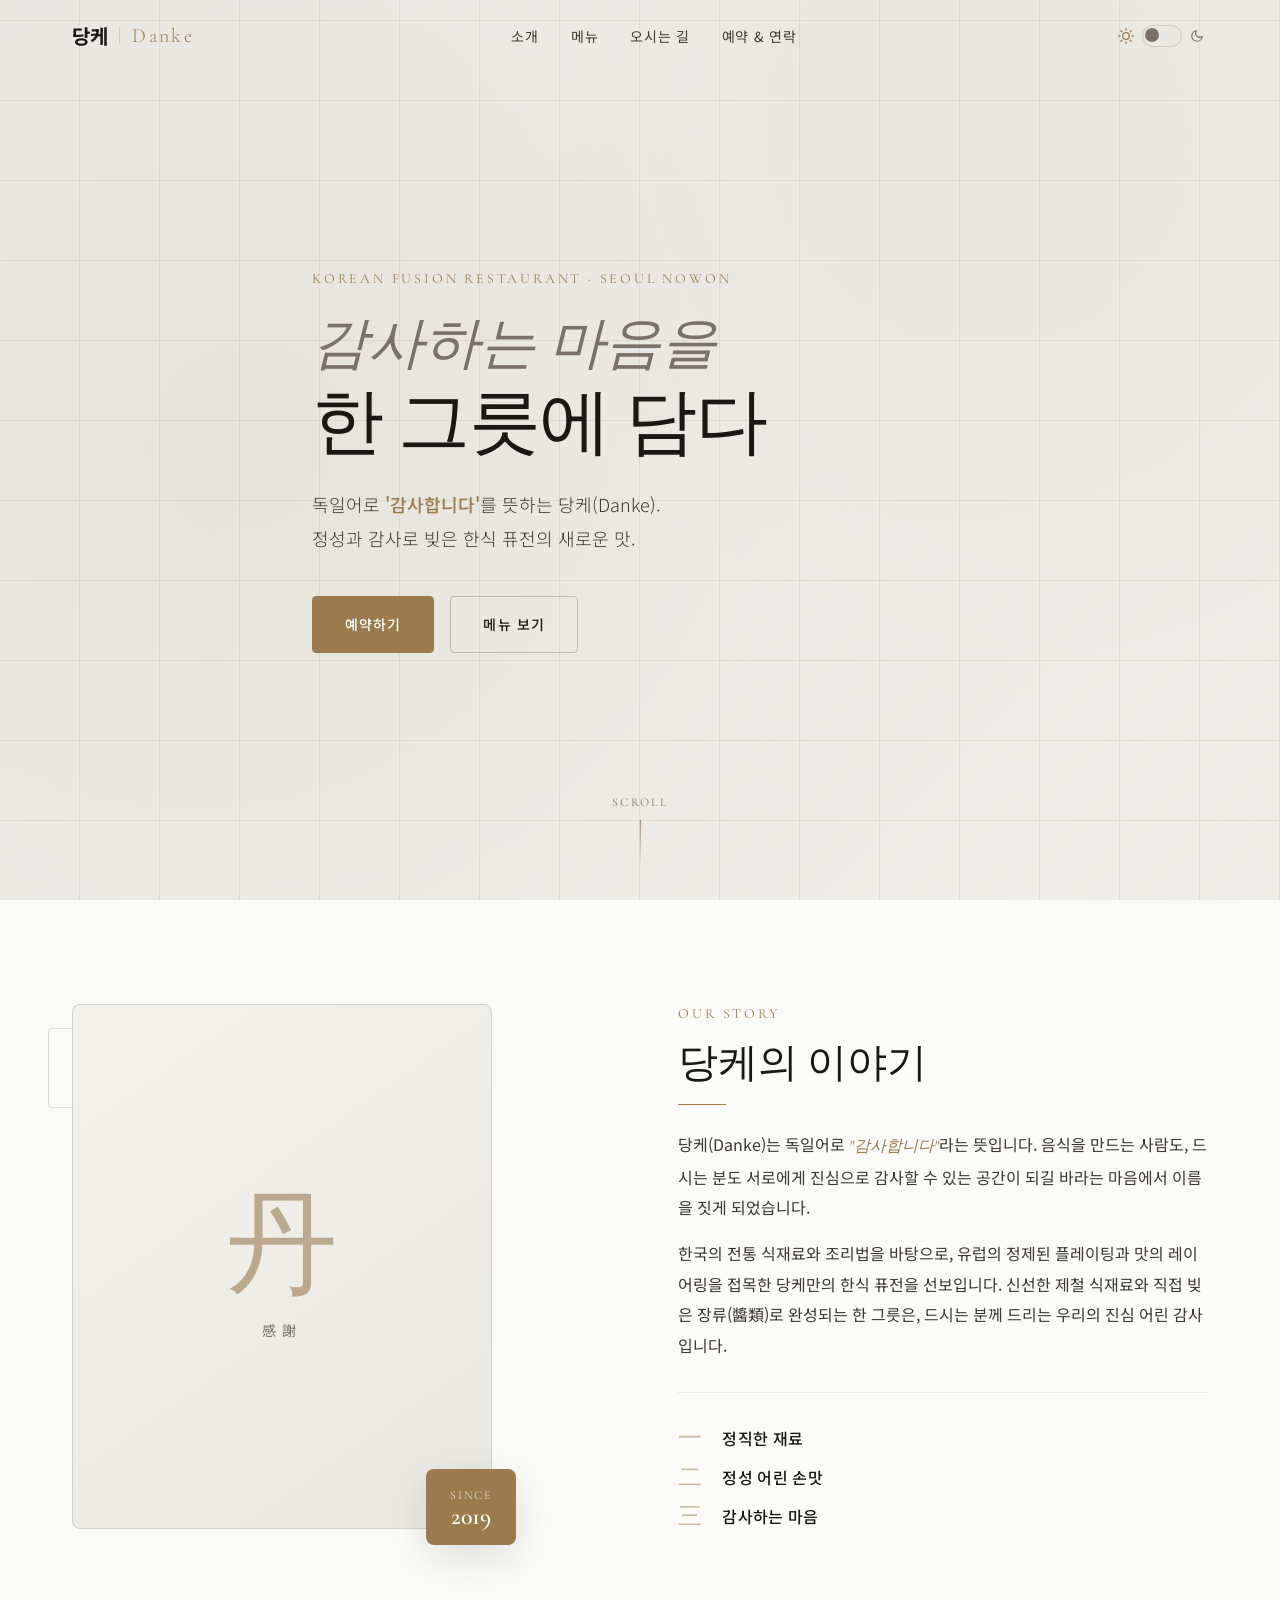
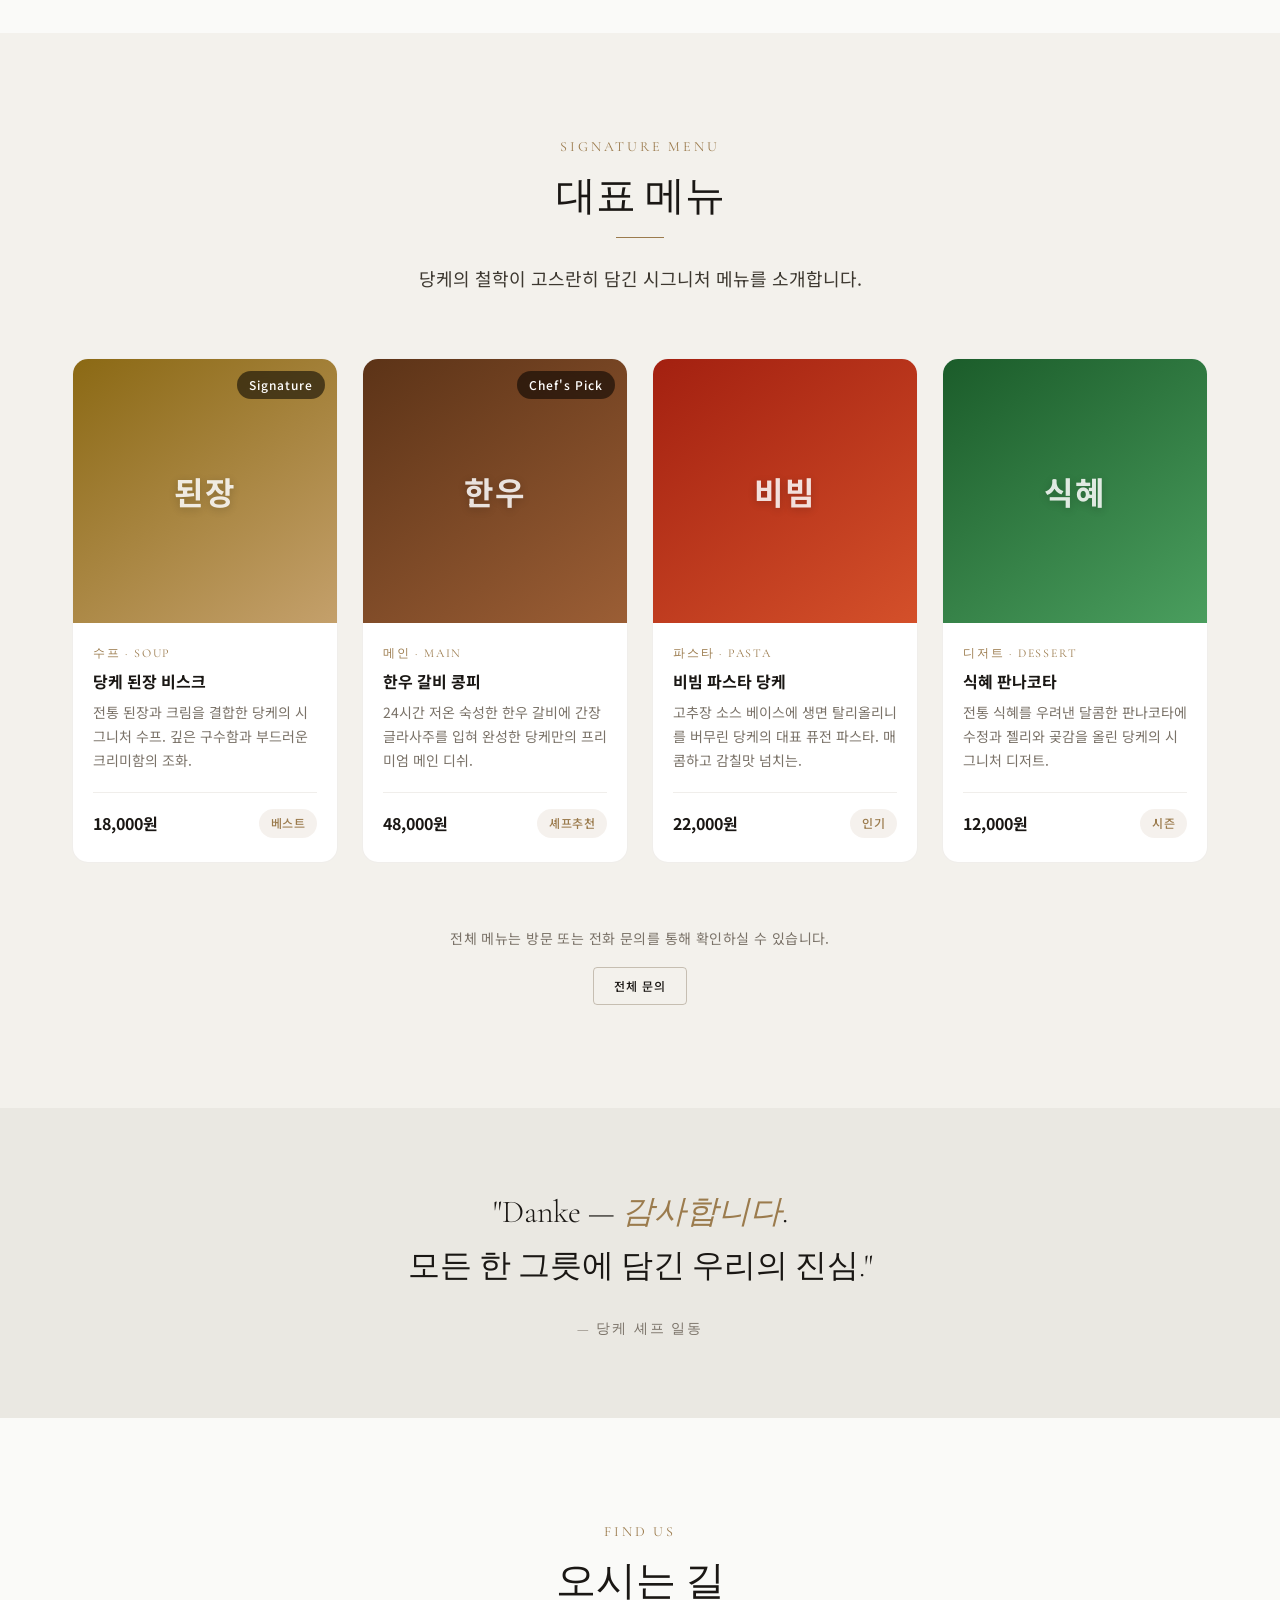
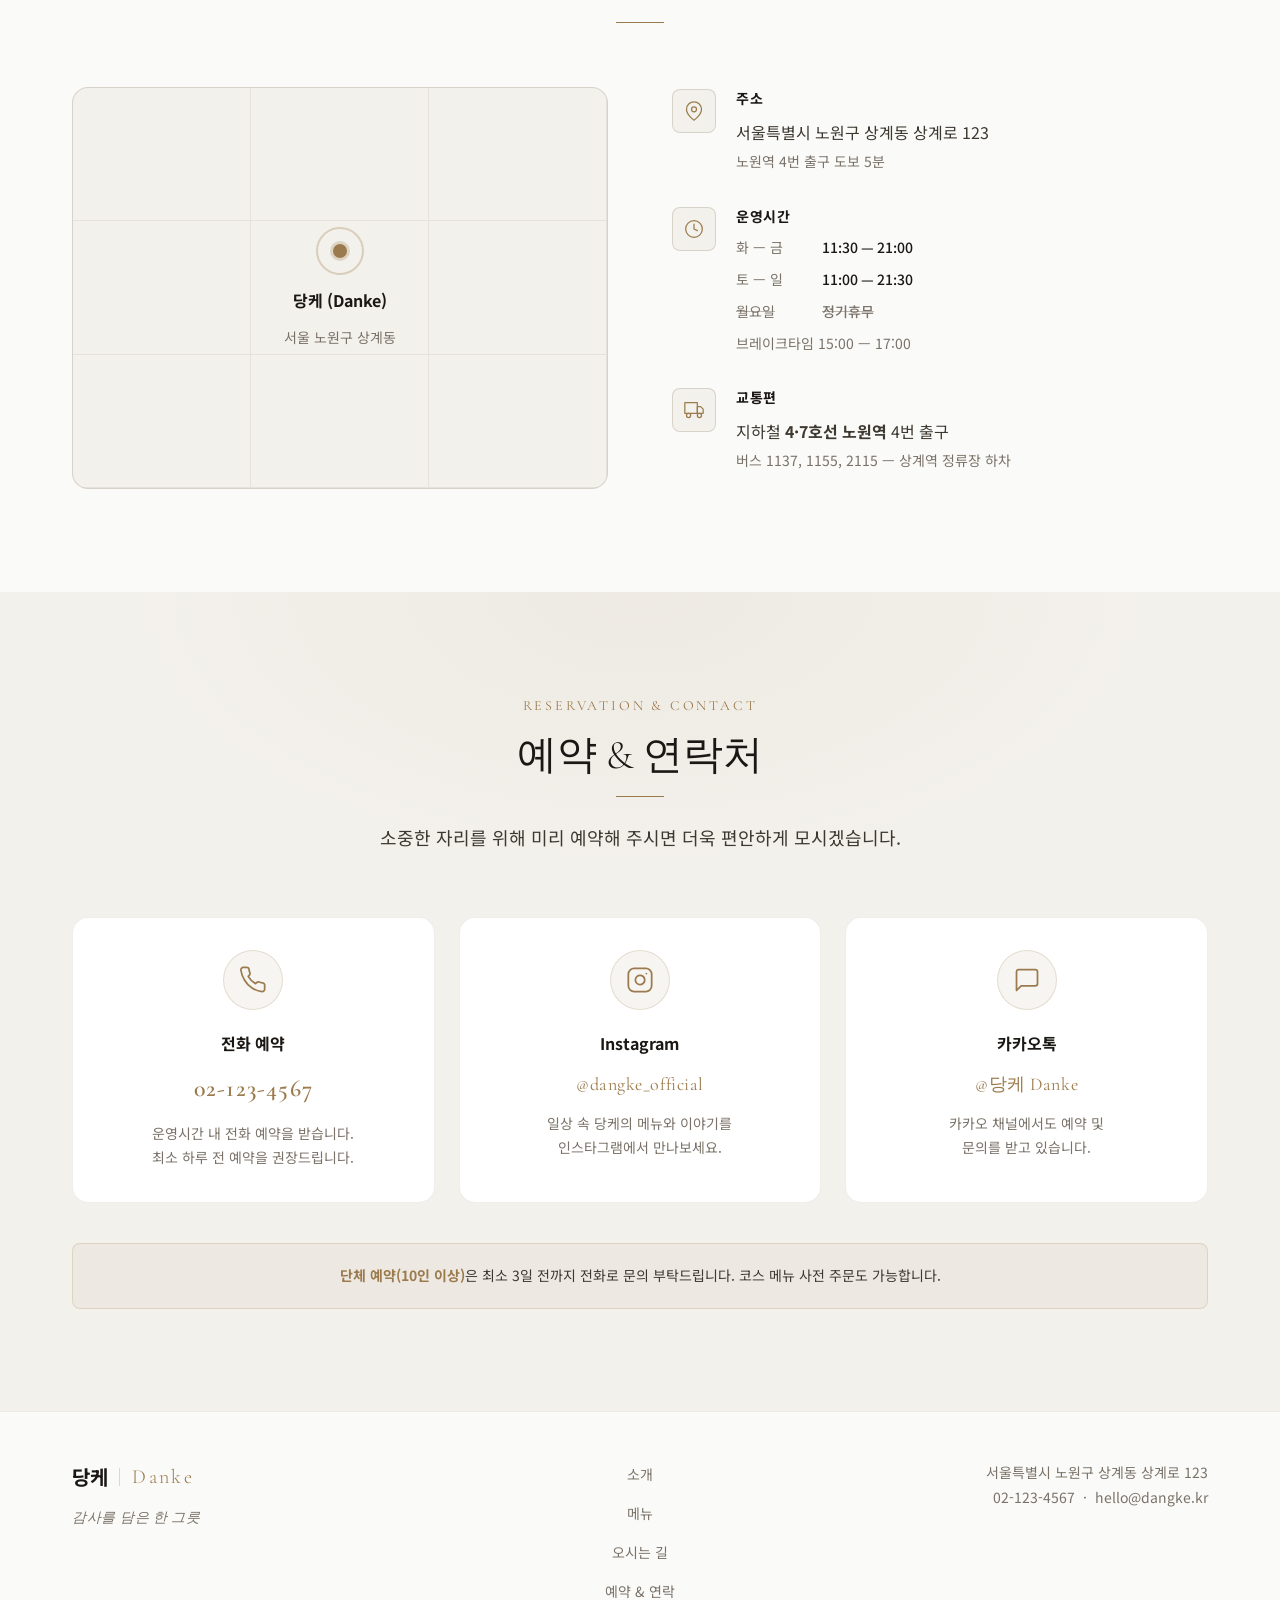
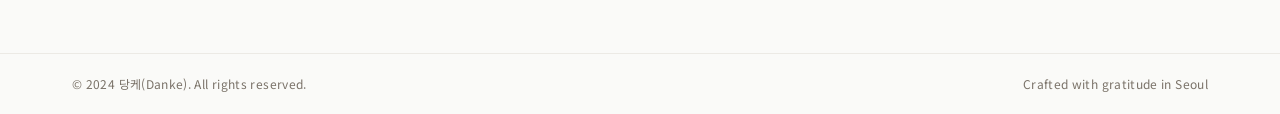
==== commit 532ff1a2: "Add CSS/JS files and black & white mode toggle for 당케 homepage - Add style.css: CSS custom propertie" ====
--- a/index.html
+++ b/index.html
@@ -1,746 +1,610 @@
 <!DOCTYPE html>
-<html lang="ko">
+<html lang="ko" data-theme="light">
 <head>
-  <meta charset="UTF-8">
-  <meta name="viewport" content="width=device-width, initial-scale=1.0">
-  <meta name="description" content="당케(Danke) - 서울 노원구 상계동의 일식 기반 퓨전 레스토랑. 숙성회 코스요리, 스키야키, 소고기 돈까스 등 감각적인 요리와 분위기를 즐기세요.">
-  <meta name="keywords" content="당케, Danke, 상계동 맛집, 일식 퓨전, 숙성회, 코스요리, 데이트 레스토랑, 노원구 맛집">
-  <meta property="og:title" content="당케 Danke - 일식 퓨전 레스토랑 & 바">
-  <meta property="og:description" content="상계동의 숨겨진 명소. 숙성회 코스요리와 감각적인 공간에서 특별한 시간을 보내세요.">
-  <meta property="og:type" content="restaurant">
-  <title>당케 Danke - 일식 퓨전 레스토랑 & 바 | 상계동</title>
-
-  <!-- Stylesheets -->
-  <link rel="stylesheet" href="css/styles.css">
-
-  <!-- Favicon placeholder -->
-  <link rel="icon" type="image/svg+xml" href="data:image/svg+xml,<svg xmlns='http://www.w3.org/2000/svg' viewBox='0 0 100 100'><text y='.9em' font-size='90'>&#127861;</text></svg>">
+  <meta charset="UTF-8" />
+  <meta name="viewport" content="width=device-width, initial-scale=1.0" />
+  <meta name="description" content="당케(Danke) - 상계동의 한식 퓨전 레스토랑. 독일어로 감사합니다를 뜻하는 당케, 정성과 감사로 빚은 한식의 새로운 맛." />
+  <meta name="keywords" content="당케, Danke, 상계동 맛집, 한식 퓨전, 레스토랑, 노원구 맛집" />
+  <meta property="og:title" content="당케(Danke) — 감사를 담은 한 그릇" />
+  <meta property="og:description" content="상계동에서 만나는 한식 퓨전 레스토랑 당케. 정직한 재료와 정성 어린 손맛." />
+  <meta property="og:type" content="restaurant" />
+  <title>당케(Danke) — 감사를 담은 한 그릇</title>
+
+  <!-- Google Fonts: Noto Sans KR + Cormorant Garamond + EB Garamond -->
+  <link rel="preconnect" href="https://fonts.googleapis.com" />
+  <link rel="preconnect" href="https://fonts.gstatic.com" crossorigin />
+  <link
+    href="https://fonts.googleapis.com/css2?family=Noto+Sans+KR:wght@300;400;500;700&family=Cormorant+Garamond:ital,wght@0,300;0,400;0,600;1,300;1,400&family=EB+Garamond:ital,wght@0,400;0,500;1,400&display=swap"
+    rel="stylesheet"
+  />
+
+  <link rel="stylesheet" href="style.css" />
 </head>
 <body>
 
-  <!-- ======================================================
-       NAVIGATION
-       투명 배경에서 스크롤 시 반투명 다크 배경으로 전환
-       ====================================================== -->
-  <nav class="nav" id="nav" role="navigation" aria-label="메인 네비게이션">
-    <div class="container">
-      <div class="nav__inner">
-        <!-- 로고: Danke에서 D를 골드 색상으로 강조 -->
-        <a href="#" class="nav__logo" aria-label="당케 홈"><span>D</span>anke</a>
-
-        <!-- 데스크톱 메뉴 -->
-        <ul class="nav__links" id="navLinks" role="menubar">
-          <li role="none"><a href="#about" class="nav__link" role="menuitem">소개</a></li>
-          <li role="none"><a href="#menu" class="nav__link" role="menuitem">메뉴</a></li>
-          <li role="none"><a href="#course" class="nav__link" role="menuitem">코스</a></li>
-          <li role="none"><a href="#gallery" class="nav__link" role="menuitem">공간</a></li>
-          <li role="none"><a href="#location" class="nav__link" role="menuitem">오시는 길</a></li>
-          <li role="none">
-            <a href="#reservation" class="nav__cta" role="menuitem">예약하기</a>
-          </li>
+  <!-- ============================================================
+       SKIP LINK (Accessibility)
+  ============================================================ -->
+  <a href="#main-content" class="skip-link">본문으로 바로가기</a>
+
+  <!-- ============================================================
+       HEADER / NAVIGATION
+  ============================================================ -->
+  <header class="site-header" id="site-header">
+    <div class="container header-inner">
+
+      <!-- Logo -->
+      <a href="#hero" class="logo" aria-label="당케 홈으로 이동">
+        <span class="logo-kr">당케</span>
+        <span class="logo-divider" aria-hidden="true"></span>
+        <span class="logo-en">Danke</span>
+      </a>
+
+      <!-- Desktop Navigation -->
+      <nav class="nav-desktop" aria-label="주요 메뉴">
+        <ul class="nav-list" role="list">
+          <li><a href="#about"    class="nav-link">소개</a></li>
+          <li><a href="#menu"     class="nav-link">메뉴</a></li>
+          <li><a href="#location" class="nav-link">오시는 길</a></li>
+          <li><a href="#contact"  class="nav-link">예약 &amp; 연락</a></li>
         </ul>
-
-        <!-- 모바일 햄버거 -->
-        <button class="nav__hamburger" id="navHamburger" aria-label="메뉴 열기" aria-expanded="false">
-          <span></span>
-          <span></span>
-          <span></span>
+      </nav>
+
+      <!-- Header Right Controls -->
+      <div class="header-controls">
+
+        <!-- Theme Toggle -->
+        <button
+          class="theme-toggle"
+          id="theme-toggle"
+          aria-label="다크/라이트 모드 전환"
+          title="모드 전환"
+          type="button"
+        >
+          <span class="theme-icon theme-icon--light" aria-hidden="true">
+            <!-- Sun SVG -->
+            <svg width="16" height="16" viewBox="0 0 24 24" fill="none"
+                 stroke="currentColor" stroke-width="2"
+                 stroke-linecap="round" stroke-linejoin="round">
+              <circle cx="12" cy="12" r="5"></circle>
+              <line x1="12" y1="1" x2="12" y2="3"></line>
+              <line x1="12" y1="21" x2="12" y2="23"></line>
+              <line x1="4.22" y1="4.22" x2="5.64" y2="5.64"></line>
+              <line x1="18.36" y1="18.36" x2="19.78" y2="19.78"></line>
+              <line x1="1" y1="12" x2="3" y2="12"></line>
+              <line x1="21" y1="12" x2="23" y2="12"></line>
+              <line x1="4.22" y1="19.78" x2="5.64" y2="18.36"></line>
+              <line x1="18.36" y1="5.64" x2="19.78" y2="4.22"></line>
+            </svg>
+          </span>
+          <span class="theme-toggle-track" aria-hidden="true">
+            <span class="theme-toggle-thumb"></span>
+          </span>
+          <span class="theme-icon theme-icon--dark" aria-hidden="true">
+            <!-- Moon SVG -->
+            <svg width="14" height="14" viewBox="0 0 24 24" fill="none"
+                 stroke="currentColor" stroke-width="2"
+                 stroke-linecap="round" stroke-linejoin="round">
+              <path d="M21 12.79A9 9 0 1 1 11.21 3 7 7 0 0 0 21 12.79z"></path>
+            </svg>
+          </span>
         </button>
+
+        <!-- Mobile Hamburger -->
+        <button
+          class="hamburger"
+          id="hamburger"
+          aria-label="모바일 메뉴 열기"
+          aria-expanded="false"
+          aria-controls="nav-mobile"
+          type="button"
+        >
+          <span class="hamburger-line"></span>
+          <span class="hamburger-line"></span>
+          <span class="hamburger-line"></span>
+        </button>
       </div>
     </div>
-  </nav>
-
-  <!-- ======================================================
-       HERO SECTION
-       고객이 사이트에 처음 방문했을 때 5초 안에 레스토랑의 정체성을 파악할 수 있도록
-       브랜드명, 컨셉, CTA를 명확하게 배치
-       ====================================================== -->
-  <section class="hero" id="hero">
-    <!-- 배경: 실제 사용 시 hero-bg.jpg를 레스토랑 대표 이미지로 교체 -->
-    <div class="hero__bg hero__bg--fallback" id="heroBg"></div>
-
-    <div class="hero__content">
-      <!-- 장식 라인 -->
-      <div class="hero__ornament" aria-hidden="true"></div>
-
-      <!-- 상단 라벨 -->
-      <p class="hero__label">Japanese Fusion Restaurant & Bar</p>
-
-      <!-- 메인 타이틀: 브랜드명을 가장 크게 -->
-      <h1 class="hero__title">Danke</h1>
-
-      <!-- 부제: 레스토랑의 핵심 가치를 한 줄로 -->
-      <p class="hero__subtitle">
-        감사의 마음을 담은 한 접시,<br>
-        상계동의 숨겨진 일식 퓨전 다이닝
-      </p>
-
-      <!-- CTA 버튼: 주요 전환 목표(예약)와 탐색(메뉴) -->
-      <div class="hero__actions">
-        <a href="#reservation" class="btn btn--primary">예약하기</a>
-        <a href="#menu" class="btn btn--outline">메뉴 보기</a>
-      </div>
-    </div>
-
-    <!-- 스크롤 다운 힌트 -->
-    <div class="hero__scroll" aria-hidden="true">
-      <span>Scroll</span>
-      <div class="hero__scroll-line"></div>
-    </div>
-  </section>
-
-  <!-- ======================================================
-       ABOUT SECTION
-       레스토랑의 이야기를 통해 감정적 연결을 형성
-       좌: 이미지 / 우: 텍스트 (Z패턴 읽기 흐름)
-       ====================================================== -->
-  <section class="section about" id="about">
-    <div class="container">
-      <div class="about__grid">
-        <!-- 좌측: 이미지 -->
-        <div class="about__image-wrapper reveal">
-          <!-- 실제 이미지로 교체: <img src="..." alt="..." class="about__image"> -->
-          <div class="about__image-placeholder">
-            <span class="about__image-placeholder-text">感</span>
+
+    <!-- Mobile Navigation Drawer -->
+    <nav
+      class="nav-mobile"
+      id="nav-mobile"
+      aria-label="모바일 메뉴"
+      aria-hidden="true"
+    >
+      <ul class="nav-mobile-list" role="list">
+        <li><a href="#about"    class="nav-mobile-link">소개</a></li>
+        <li><a href="#menu"     class="nav-mobile-link">메뉴</a></li>
+        <li><a href="#location" class="nav-mobile-link">오시는 길</a></li>
+        <li><a href="#contact"  class="nav-mobile-link">예약 &amp; 연락</a></li>
+      </ul>
+    </nav>
+  </header>
+
+  <main id="main-content">
+
+    <!-- ============================================================
+         HERO SECTION
+    ============================================================ -->
+    <section class="hero" id="hero" aria-label="히어로">
+      <!-- 배경 장식 -->
+      <div class="hero-bg" aria-hidden="true">
+        <div class="hero-bg-pattern"></div>
+        <div class="hero-bg-overlay"></div>
+      </div>
+
+      <div class="container hero-content">
+        <p class="hero-eyebrow reveal">Korean Fusion Restaurant · Seoul Nowon</p>
+
+        <h1 class="hero-title reveal">
+          <em class="hero-title-em">감사하는 마음을</em>
+          <span class="hero-title-main">한 그릇에 담다</span>
+        </h1>
+
+        <p class="hero-subtitle reveal">
+          독일어로 <strong>'감사합니다'</strong>를 뜻하는 당케(Danke).<br />
+          정성과 감사로 빚은 한식 퓨전의 새로운 맛.
+        </p>
+
+        <div class="hero-actions reveal">
+          <a href="#contact" class="btn btn-primary">예약하기</a>
+          <a href="#menu"    class="btn btn-ghost">메뉴 보기</a>
+        </div>
+      </div>
+
+      <!-- 스크롤 힌트 -->
+      <div class="scroll-indicator" aria-hidden="true">
+        <span class="scroll-text">Scroll</span>
+        <span class="scroll-bar"></span>
+      </div>
+    </section>
+
+    <!-- ============================================================
+         ABOUT SECTION
+    ============================================================ -->
+    <section class="section about" id="about" aria-labelledby="about-heading">
+      <div class="container">
+        <div class="about-grid">
+
+          <!-- Visual Side -->
+          <div class="about-visual reveal">
+            <div class="about-frame">
+              <div class="about-img-placeholder" aria-hidden="true">
+                <span class="about-img-char">丹</span>
+                <span class="about-img-sub">感謝</span>
+              </div>
+              <div class="about-badge">
+                <span class="badge-since">Since</span>
+                <span class="badge-year">2019</span>
+              </div>
+            </div>
+            <!-- 장식 사각형 -->
+            <div class="about-deco-rect" aria-hidden="true"></div>
           </div>
-        </div>
-
-        <!-- 우측: 텍스트 콘텐츠 -->
-        <div class="about__content reveal reveal-delay-2">
-          <span class="section-label">About Danke</span>
-          <h2 class="section-title">감사의 마음을<br>요리에 담다</h2>
-          <div class="divider"></div>
-
-          <p class="about__philosophy">
-            "Danke" - 독일어로 감사합니다.<br>
-            찾아주시는 모든 분께 감사의 마음을 담아<br>
-            정성스러운 한 접시를 준비합니다.
+
+          <!-- Text Side -->
+          <div class="about-text">
+            <p class="section-eyebrow reveal">Our Story</p>
+            <h2 class="section-title reveal" id="about-heading">당케의 이야기</h2>
+            <div class="section-rule reveal" aria-hidden="true"></div>
+
+            <p class="about-desc reveal">
+              당케(Danke)는 독일어로 <em>"감사합니다"</em>라는 뜻입니다.
+              음식을 만드는 사람도, 드시는 분도 서로에게 진심으로 감사할 수 있는
+              공간이 되길 바라는 마음에서 이름을 짓게 되었습니다.
+            </p>
+            <p class="about-desc reveal">
+              한국의 전통 식재료와 조리법을 바탕으로, 유럽의 정제된 플레이팅과
+              맛의 레이어링을 접목한 당케만의 한식 퓨전을 선보입니다.
+              신선한 제철 식재료와 직접 빚은 장류(醬類)로 완성되는 한 그릇은,
+              드시는 분께 드리는 우리의 진심 어린 감사입니다.
+            </p>
+
+            <ul class="about-values reveal" role="list">
+              <li class="value-item">
+                <span class="value-num" aria-hidden="true">一</span>
+                <span class="value-text">정직한 재료</span>
+              </li>
+              <li class="value-item">
+                <span class="value-num" aria-hidden="true">二</span>
+                <span class="value-text">정성 어린 손맛</span>
+              </li>
+              <li class="value-item">
+                <span class="value-num" aria-hidden="true">三</span>
+                <span class="value-text">감사하는 마음</span>
+              </li>
+            </ul>
+          </div>
+
+        </div>
+      </div>
+    </section>
+
+    <!-- ============================================================
+         MENU HIGHLIGHT SECTION
+    ============================================================ -->
+    <section class="section menu-section" id="menu" aria-labelledby="menu-heading">
+      <div class="container">
+
+        <div class="section-header reveal">
+          <p class="section-eyebrow">Signature Menu</p>
+          <h2 class="section-title" id="menu-heading">대표 메뉴</h2>
+          <div class="section-rule" aria-hidden="true"></div>
+          <p class="section-desc">
+            당케의 철학이 고스란히 담긴 시그니처 메뉴를 소개합니다.
           </p>
-
-          <p class="about__text">
-            상계동 골목 속 작은 공간에서 시작된 당케는
-            일식을 기반으로 한 퓨전 요리와 함께 카페, 바의 매력을
-            한 공간에서 경험할 수 있는 복합 다이닝 공간입니다.
-            엄선된 제철 식재료로 만드는 숙성회 코스부터
-            정통 스키야키, 특제 소고기 돈까스까지
-            매 시즌 새로운 메뉴로 찾아뵙겠습니다.
+        </div>
+
+        <div class="menu-grid">
+
+          <!-- Card 1: 된장 비스크 -->
+          <article class="menu-card reveal" data-delay="0">
+            <div class="menu-card-top">
+              <div class="menu-card-img menu-img-1" aria-hidden="true">
+                <span class="menu-char">된장</span>
+              </div>
+              <span class="menu-badge">Signature</span>
+            </div>
+            <div class="menu-card-body">
+              <p class="menu-category">수프 · Soup</p>
+              <h3 class="menu-name">당케 된장 비스크</h3>
+              <p class="menu-desc">
+                전통 된장과 크림을 결합한 당케의 시그니처 수프.
+                깊은 구수함과 부드러운 크리미함의 조화.
+              </p>
+              <div class="menu-footer">
+                <span class="menu-price">18,000원</span>
+                <span class="menu-tag">베스트</span>
+              </div>
+            </div>
+          </article>
+
+          <!-- Card 2: 한우 갈비 콩피 -->
+          <article class="menu-card reveal" data-delay="100">
+            <div class="menu-card-top">
+              <div class="menu-card-img menu-img-2" aria-hidden="true">
+                <span class="menu-char">한우</span>
+              </div>
+              <span class="menu-badge">Chef's Pick</span>
+            </div>
+            <div class="menu-card-body">
+              <p class="menu-category">메인 · Main</p>
+              <h3 class="menu-name">한우 갈비 콩피</h3>
+              <p class="menu-desc">
+                24시간 저온 숙성한 한우 갈비에 간장 글라사주를 입혀
+                완성한 당케만의 프리미엄 메인 디쉬.
+              </p>
+              <div class="menu-footer">
+                <span class="menu-price">48,000원</span>
+                <span class="menu-tag">셰프추천</span>
+              </div>
+            </div>
+          </article>
+
+          <!-- Card 3: 비빔 파스타 -->
+          <article class="menu-card reveal" data-delay="200">
+            <div class="menu-card-top">
+              <div class="menu-card-img menu-img-3" aria-hidden="true">
+                <span class="menu-char">비빔</span>
+              </div>
+            </div>
+            <div class="menu-card-body">
+              <p class="menu-category">파스타 · Pasta</p>
+              <h3 class="menu-name">비빔 파스타 당케</h3>
+              <p class="menu-desc">
+                고추장 소스 베이스에 생면 탈리올리니를 버무린
+                당케의 대표 퓨전 파스타. 매콤하고 감칠맛 넘치는.
+              </p>
+              <div class="menu-footer">
+                <span class="menu-price">22,000원</span>
+                <span class="menu-tag">인기</span>
+              </div>
+            </div>
+          </article>
+
+          <!-- Card 4: 식혜 판나코타 -->
+          <article class="menu-card reveal" data-delay="300">
+            <div class="menu-card-top">
+              <div class="menu-card-img menu-img-4" aria-hidden="true">
+                <span class="menu-char">식혜</span>
+              </div>
+            </div>
+            <div class="menu-card-body">
+              <p class="menu-category">디저트 · Dessert</p>
+              <h3 class="menu-name">식혜 판나코타</h3>
+              <p class="menu-desc">
+                전통 식혜를 우려낸 달콤한 판나코타에
+                수정과 젤리와 곶감을 올린 당케의 시그니처 디저트.
+              </p>
+              <div class="menu-footer">
+                <span class="menu-price">12,000원</span>
+                <span class="menu-tag">시즌</span>
+              </div>
+            </div>
+          </article>
+
+        </div>
+
+        <div class="menu-note reveal">
+          <p>전체 메뉴는 방문 또는 전화 문의를 통해 확인하실 수 있습니다.</p>
+          <a href="#contact" class="btn btn-ghost btn-sm">전체 문의</a>
+        </div>
+
+      </div>
+    </section>
+
+    <!-- ============================================================
+         QUOTE / DIVIDER SECTION
+    ============================================================ -->
+    <section class="quote-section" aria-label="인용구">
+      <div class="container">
+        <blockquote class="site-quote reveal">
+          <p class="quote-text">
+            "Danke &mdash; <em>감사합니다</em>.<br />
+            모든 한 그릇에 담긴 우리의 진심."
           </p>
-
-          <!-- 핵심 특징 4가지 -->
-          <div class="about__features">
-            <div class="about__feature">
-              <div class="about__feature-icon">&#127843;</div>
-              <div class="about__feature-text">
-                <strong>숙성회 전문</strong>
-                최적의 숙성으로 깊은 맛
-              </div>
-            </div>
-            <div class="about__feature">
-              <div class="about__feature-icon">&#127860;</div>
-              <div class="about__feature-text">
-                <strong>코스 요리</strong>
-                참치, 방어, 연어, 돔
-              </div>
-            </div>
-            <div class="about__feature">
-              <div class="about__feature-icon">&#127863;</div>
-              <div class="about__feature-text">
-                <strong>카페 & 바</strong>
-                낮에는 카페, 밤에는 바
-              </div>
-            </div>
-            <div class="about__feature">
-              <div class="about__feature-icon">&#10024;</div>
-              <div class="about__feature-text">
-                <strong>시즌 메뉴</strong>
-                매달 새로운 메뉴 업데이트
+          <footer class="quote-author">— 당케 셰프 일동</footer>
+        </blockquote>
+      </div>
+    </section>
+
+    <!-- ============================================================
+         LOCATION SECTION
+    ============================================================ -->
+    <section class="section location" id="location" aria-labelledby="location-heading">
+      <div class="container">
+
+        <div class="section-header reveal">
+          <p class="section-eyebrow">Find Us</p>
+          <h2 class="section-title" id="location-heading">오시는 길</h2>
+          <div class="section-rule" aria-hidden="true"></div>
+        </div>
+
+        <div class="location-grid">
+
+          <!-- Map Placeholder -->
+          <div class="location-map reveal" aria-label="레스토랑 지도 위치">
+            <div class="map-box">
+              <div class="map-pin-wrap" aria-hidden="true">
+                <span class="map-pin-dot"></span>
+                <span class="map-pin-ring"></span>
+              </div>
+              <p class="map-name">당케 (Danke)</p>
+              <p class="map-address">서울 노원구 상계동</p>
+              <div class="map-grid-lines" aria-hidden="true">
+                <span></span><span></span><span></span>
+                <span></span><span></span><span></span>
+                <span></span><span></span><span></span>
               </div>
             </div>
           </div>
-        </div>
-      </div>
-    </div>
-  </section>
-
-  <!-- ======================================================
-       MENU SECTION
-       탭 전환으로 카테고리별 메뉴 탐색
-       고객이 가장 관심을 가지는 정보이므로 시각적으로 매력적으로 구성
-       ====================================================== -->
-  <section class="section menu" id="menu">
-    <div class="container">
-      <!-- 섹션 헤더 -->
-      <div class="menu__header reveal">
-        <span class="section-label">Menu</span>
-        <h2 class="section-title">정성이 담긴 메뉴</h2>
-        <div class="divider divider--center"></div>
-        <p class="section-desc">
-          제철 식재료의 신선함과 셰프의 정성이 만나<br>
-          당케만의 특별한 맛을 선사합니다
-        </p>
-      </div>
-
-      <!-- 카테고리 탭 -->
-      <div class="menu__tabs" role="tablist">
-        <button class="menu__tab active" role="tab" aria-selected="true" data-tab="signature">시그니처</button>
-        <button class="menu__tab" role="tab" aria-selected="false" data-tab="sashimi">숙성회</button>
-        <button class="menu__tab" role="tab" aria-selected="false" data-tab="main">메인 요리</button>
-        <button class="menu__tab" role="tab" aria-selected="false" data-tab="bar">바 & 음료</button>
-      </div>
-
-      <!-- 시그니처 메뉴 (기본 활성) -->
-      <div class="menu__category active" id="tab-signature" role="tabpanel">
-        <!-- 메뉴 카드 1: 숙성회 코스 -->
-        <div class="menu__card reveal">
-          <div class="menu__card-image-wrapper">
-            <div class="menu__card-placeholder">鮮</div>
-            <span class="menu__card-badge">Chef's Pick</span>
+
+          <!-- Info Blocks -->
+          <div class="location-info">
+
+            <div class="info-block reveal">
+              <div class="info-icon" aria-hidden="true">
+                <!-- Location pin -->
+                <svg width="20" height="20" viewBox="0 0 24 24" fill="none"
+                     stroke="currentColor" stroke-width="1.5"
+                     stroke-linecap="round" stroke-linejoin="round">
+                  <path d="M21 10c0 7-9 13-9 13s-9-6-9-13a9 9 0 0 1 18 0z"></path>
+                  <circle cx="12" cy="10" r="3"></circle>
+                </svg>
+              </div>
+              <div class="info-body">
+                <h3 class="info-title">주소</h3>
+                <p class="info-text">서울특별시 노원구 상계동 상계로 123</p>
+                <p class="info-sub">노원역 4번 출구 도보 5분</p>
+              </div>
+            </div>
+
+            <div class="info-block reveal">
+              <div class="info-icon" aria-hidden="true">
+                <!-- Clock -->
+                <svg width="20" height="20" viewBox="0 0 24 24" fill="none"
+                     stroke="currentColor" stroke-width="1.5"
+                     stroke-linecap="round" stroke-linejoin="round">
+                  <circle cx="12" cy="12" r="10"></circle>
+                  <polyline points="12 6 12 12 16 14"></polyline>
+                </svg>
+              </div>
+              <div class="info-body">
+                <h3 class="info-title">운영시간</h3>
+                <dl class="hours-list">
+                  <div class="hours-row">
+                    <dt class="hours-day">화 — 금</dt>
+                    <dd class="hours-time">11:30 — 21:00</dd>
+                  </div>
+                  <div class="hours-row">
+                    <dt class="hours-day">토 — 일</dt>
+                    <dd class="hours-time">11:00 — 21:30</dd>
+                  </div>
+                  <div class="hours-row hours-closed">
+                    <dt class="hours-day">월요일</dt>
+                    <dd class="hours-time">정기휴무</dd>
+                  </div>
+                </dl>
+                <p class="info-sub">브레이크타임 15:00 — 17:00</p>
+              </div>
+            </div>
+
+            <div class="info-block reveal">
+              <div class="info-icon" aria-hidden="true">
+                <!-- Bus/Transit -->
+                <svg width="20" height="20" viewBox="0 0 24 24" fill="none"
+                     stroke="currentColor" stroke-width="1.5"
+                     stroke-linecap="round" stroke-linejoin="round">
+                  <rect x="1" y="3" width="15" height="13"></rect>
+                  <polygon points="16 8 20 8 23 11 23 16 16 16 16 8"></polygon>
+                  <circle cx="5.5" cy="18.5" r="2.5"></circle>
+                  <circle cx="18.5" cy="18.5" r="2.5"></circle>
+                </svg>
+              </div>
+              <div class="info-body">
+                <h3 class="info-title">교통편</h3>
+                <p class="info-text">
+                  지하철 <strong>4·7호선 노원역</strong> 4번 출구
+                </p>
+                <p class="info-sub">버스 1137, 1155, 2115 — 상계역 정류장 하차</p>
+              </div>
+            </div>
+
           </div>
-          <div class="menu__card-body">
-            <h3 class="menu__card-name">숙성회 코스</h3>
-            <p class="menu__card-desc">참치, 방어, 연어, 돔 등 엄선된 어종을 최적의 숙성 기간을 거쳐 제공하는 시그니처 코스</p>
-            <div class="menu__card-footer">
-              <span class="menu__card-price">55,000원~</span>
-              <span class="menu__card-tag">코스요리</span>
-            </div>
-          </div>
-        </div>
-
-        <!-- 메뉴 카드 2: 스키야키 -->
-        <div class="menu__card reveal reveal-delay-1">
-          <div class="menu__card-image-wrapper">
-            <div class="menu__card-placeholder">鍋</div>
-            <span class="menu__card-badge">인기</span>
-          </div>
-          <div class="menu__card-body">
-            <h3 class="menu__card-name">스키야키</h3>
-            <p class="menu__card-desc">달콤한 간장 베이스 육수에 최상급 소고기와 제철 채소를 함께 즐기는 일본식 전골</p>
-            <div class="menu__card-footer">
-              <span class="menu__card-price">38,000원</span>
-              <span class="menu__card-tag">전골</span>
-            </div>
-          </div>
-        </div>
-
-        <!-- 메뉴 카드 3: 소고기 돈까스 -->
-        <div class="menu__card reveal reveal-delay-2">
-          <div class="menu__card-image-wrapper">
-            <div class="menu__card-placeholder">肉</div>
-          </div>
-          <div class="menu__card-body">
-            <h3 class="menu__card-name">소고기 돈까스</h3>
-            <p class="menu__card-desc">두툼한 소고기를 바삭하게 튀겨낸 당케 특제 돈까스. 특제 소스와 함께</p>
-            <div class="menu__card-footer">
-              <span class="menu__card-price">28,000원</span>
-              <span class="menu__card-tag">튀김</span>
-            </div>
-          </div>
-        </div>
-
-        <!-- 메뉴 카드 4: 스테이크 -->
-        <div class="menu__card reveal reveal-delay-3">
-          <div class="menu__card-image-wrapper">
-            <div class="menu__card-placeholder">焼</div>
-          </div>
-          <div class="menu__card-body">
-            <h3 class="menu__card-name">스테이크</h3>
-            <p class="menu__card-desc">저온 숙성 후 완벽하게 구워낸 스테이크. 특제 와사비 소스와 곁들임 채소</p>
-            <div class="menu__card-footer">
-              <span class="menu__card-price">42,000원</span>
-              <span class="menu__card-tag">그릴</span>
-            </div>
-          </div>
-        </div>
-
-        <!-- 메뉴 카드 5: 시즌 스페셜 -->
-        <div class="menu__card reveal reveal-delay-3">
-          <div class="menu__card-image-wrapper">
-            <div class="menu__card-placeholder">季</div>
-            <span class="menu__card-badge">NEW</span>
-          </div>
-          <div class="menu__card-body">
-            <h3 class="menu__card-name">시즌 스페셜</h3>
-            <p class="menu__card-desc">매달 새롭게 선보이는 셰프의 창작 메뉴. 제철 식재료로 만드는 한정 메뉴</p>
-            <div class="menu__card-footer">
-              <span class="menu__card-price">가격 문의</span>
-              <span class="menu__card-tag">한정</span>
-            </div>
-          </div>
-        </div>
-
-        <!-- 메뉴 카드 6: 디저트 -->
-        <div class="menu__card reveal reveal-delay-4">
-          <div class="menu__card-image-wrapper">
-            <div class="menu__card-placeholder">甘</div>
-          </div>
-          <div class="menu__card-body">
-            <h3 class="menu__card-name">디저트 플레이트</h3>
-            <p class="menu__card-desc">말차 무스, 유자 파나코타 등 일식 감성의 디저트 모음. 카페 타임에도 인기</p>
-            <div class="menu__card-footer">
-              <span class="menu__card-price">15,000원</span>
-              <span class="menu__card-tag">디저트</span>
-            </div>
-          </div>
-        </div>
-      </div>
-
-      <!-- 숙성회 탭 -->
-      <div class="menu__category" id="tab-sashimi" role="tabpanel">
-        <div class="menu__card">
-          <div class="menu__card-image-wrapper">
-            <div class="menu__card-placeholder">鮪</div>
-            <span class="menu__card-badge">Premium</span>
-          </div>
-          <div class="menu__card-body">
-            <h3 class="menu__card-name">숙성 참치</h3>
-            <p class="menu__card-desc">3일간 저온 숙성하여 감칠맛을 극대화한 참치. 오도로, 주도로, 아카미 구성</p>
-            <div class="menu__card-footer">
-              <span class="menu__card-price">45,000원</span>
-              <span class="menu__card-tag">숙성회</span>
-            </div>
-          </div>
-        </div>
-        <div class="menu__card">
-          <div class="menu__card-image-wrapper">
-            <div class="menu__card-placeholder">鰤</div>
-          </div>
-          <div class="menu__card-body">
-            <h3 class="menu__card-name">숙성 방어</h3>
-            <p class="menu__card-desc">겨울 제철 방어를 최적 숙성. 기름진 풍미와 쫄깃한 식감의 조화</p>
-            <div class="menu__card-footer">
-              <span class="menu__card-price">38,000원</span>
-              <span class="menu__card-tag">숙성회</span>
-            </div>
-          </div>
-        </div>
-        <div class="menu__card">
-          <div class="menu__card-image-wrapper">
-            <div class="menu__card-placeholder">鯛</div>
-          </div>
-          <div class="menu__card-body">
-            <h3 class="menu__card-name">숙성 도미</h3>
-            <p class="menu__card-desc">담백하면서도 깊은 맛이 특징인 도미. 숙성을 통해 감칠맛을 더했습니다</p>
-            <div class="menu__card-footer">
-              <span class="menu__card-price">35,000원</span>
-              <span class="menu__card-tag">숙성회</span>
-            </div>
-          </div>
-        </div>
-      </div>
-
-      <!-- 메인 요리 탭 -->
-      <div class="menu__category" id="tab-main" role="tabpanel">
-        <div class="menu__card">
-          <div class="menu__card-image-wrapper">
-            <div class="menu__card-placeholder">鍋</div>
-          </div>
-          <div class="menu__card-body">
-            <h3 class="menu__card-name">스키야키 세트</h3>
-            <p class="menu__card-desc">최상급 소고기와 두부, 버섯, 채소가 어우러진 달콤한 간장 전골</p>
-            <div class="menu__card-footer">
-              <span class="menu__card-price">38,000원</span>
-              <span class="menu__card-tag">전골</span>
-            </div>
-          </div>
-        </div>
-        <div class="menu__card">
-          <div class="menu__card-image-wrapper">
-            <div class="menu__card-placeholder">肉</div>
-          </div>
-          <div class="menu__card-body">
-            <h3 class="menu__card-name">소고기 돈까스</h3>
-            <p class="menu__card-desc">두꺼운 소고기 등심을 바삭하게 튀겨낸 시그니처 돈까스</p>
-            <div class="menu__card-footer">
-              <span class="menu__card-price">28,000원</span>
-              <span class="menu__card-tag">튀김</span>
-            </div>
-          </div>
-        </div>
-        <div class="menu__card">
-          <div class="menu__card-image-wrapper">
-            <div class="menu__card-placeholder">焼</div>
-          </div>
-          <div class="menu__card-body">
-            <h3 class="menu__card-name">와규 스테이크</h3>
-            <p class="menu__card-desc">마블링이 아름다운 와규를 완벽한 굽기로. 특제 와사비 소스</p>
-            <div class="menu__card-footer">
-              <span class="menu__card-price">42,000원</span>
-              <span class="menu__card-tag">그릴</span>
-            </div>
-          </div>
-        </div>
-      </div>
-
-      <!-- 바 & 음료 탭 -->
-      <div class="menu__category" id="tab-bar" role="tabpanel">
-        <div class="menu__card">
-          <div class="menu__card-image-wrapper">
-            <div class="menu__card-placeholder">酒</div>
-          </div>
-          <div class="menu__card-body">
-            <h3 class="menu__card-name">프리미엄 사케</h3>
-            <p class="menu__card-desc">일본 각 지역의 준마이 다이긴죠 사케를 엄선하여 제공합니다</p>
-            <div class="menu__card-footer">
-              <span class="menu__card-price">15,000원~</span>
-              <span class="menu__card-tag">사케</span>
-            </div>
-          </div>
-        </div>
-        <div class="menu__card">
-          <div class="menu__card-image-wrapper">
-            <div class="menu__card-placeholder">杯</div>
-          </div>
-          <div class="menu__card-body">
-            <h3 class="menu__card-name">시그니처 칵테일</h3>
-            <p class="menu__card-desc">유자, 매실, 말차 등 동양적 재료를 활용한 당케만의 오리지널 칵테일</p>
-            <div class="menu__card-footer">
-              <span class="menu__card-price">16,000원</span>
-              <span class="menu__card-tag">칵테일</span>
-            </div>
-          </div>
-        </div>
-        <div class="menu__card">
-          <div class="menu__card-image-wrapper">
-            <div class="menu__card-placeholder">茶</div>
-          </div>
-          <div class="menu__card-body">
-            <h3 class="menu__card-name">스페셜티 커피 & 차</h3>
-            <p class="menu__card-desc">낮에는 스페셜티 원두 핸드드립과 일본 전통차를 즐기실 수 있습니다</p>
-            <div class="menu__card-footer">
-              <span class="menu__card-price">7,000원~</span>
-              <span class="menu__card-tag">카페</span>
-            </div>
-          </div>
-        </div>
-      </div>
-    </div>
-  </section>
-
-  <!-- ======================================================
-       COURSE SECTION
-       숙성회 코스의 흐름을 타임라인으로 시각화
-       고객에게 기대감을 형성하고 코스요리의 가치를 전달
-       ====================================================== -->
-  <section class="section course" id="course">
-    <div class="container">
-      <div class="course__header reveal">
-        <span class="section-label">Course</span>
-        <h2 class="section-title">숙성회 코스의 여정</h2>
-        <div class="divider divider--center"></div>
-        <p class="section-desc" style="margin: 0 auto;">
-          엄선된 식재료가 셰프의 손길을 거쳐<br>
-          하나의 완성된 이야기가 됩니다
-        </p>
-      </div>
-
-      <!-- 코스 타임라인 (가로 스크롤) -->
-      <div class="course__timeline">
-        <div class="course__step reveal">
-          <div class="course__step-number">01</div>
-          <h3 class="course__step-title">아뮤즈부쉬</h3>
-          <p class="course__step-desc">셰프가 준비한 작은 인사.<br>입맛을 깨우는 한 입의 시작</p>
-        </div>
-
-        <div class="course__step reveal reveal-delay-1">
-          <div class="course__step-number">02</div>
-          <h3 class="course__step-title">전채 사시미</h3>
-          <p class="course__step-desc">가볍게 숙성한 흰살 생선으로<br>코스의 서막을 열다</p>
-        </div>
-
-        <div class="course__step reveal reveal-delay-2">
-          <div class="course__step-number">03</div>
-          <h3 class="course__step-title">숙성회 모둠</h3>
-          <p class="course__step-desc">참치, 방어, 연어, 돔<br>최적의 숙성 상태로 제공</p>
-        </div>
-
-        <div class="course__step reveal reveal-delay-3">
-          <div class="course__step-number">04</div>
-          <h3 class="course__step-title">따뜻한 요리</h3>
-          <p class="course__step-desc">스키야키 또는 구이 요리로<br>온도의 변화를 즐기다</p>
-        </div>
-
-        <div class="course__step reveal reveal-delay-4">
-          <div class="course__step-number">05</div>
-          <h3 class="course__step-title">식사 & 디저트</h3>
-          <p class="course__step-desc">특제 마무리 식사와<br>계절 디저트로 여정을 마무리</p>
-        </div>
-      </div>
-    </div>
-  </section>
-
-  <!-- ======================================================
-       GALLERY SECTION
-       레스토랑의 분위기와 감각적 인테리어를 보여주는 이미지 그리드
-       데이트 코스로서의 매력을 시각적으로 전달
-       ====================================================== -->
-  <section class="section gallery" id="gallery">
-    <div class="container--wide">
-      <div class="gallery__header reveal">
-        <span class="section-label">Space</span>
-        <h2 class="section-title text-center">당케의 공간</h2>
-        <div class="divider divider--center"></div>
-      </div>
-
-      <div class="gallery__grid">
-        <!-- 이미지 1 (큰 이미지 2x2) -->
-        <div class="gallery__item reveal">
-          <div class="gallery__item-placeholder">인테리어 전경</div>
-          <div class="gallery__item-overlay">
-            <span class="gallery__item-overlay-icon">+</span>
-          </div>
-        </div>
-        <!-- 이미지 2 -->
-        <div class="gallery__item reveal reveal-delay-1">
-          <div class="gallery__item-placeholder">바 카운터</div>
-          <div class="gallery__item-overlay">
-            <span class="gallery__item-overlay-icon">+</span>
-          </div>
-        </div>
-        <!-- 이미지 3 -->
-        <div class="gallery__item reveal reveal-delay-2">
-          <div class="gallery__item-placeholder">테이블 세팅</div>
-          <div class="gallery__item-overlay">
-            <span class="gallery__item-overlay-icon">+</span>
-          </div>
-        </div>
-        <!-- 이미지 4 -->
-        <div class="gallery__item reveal reveal-delay-3">
-          <div class="gallery__item-placeholder">조명 디테일</div>
-          <div class="gallery__item-overlay">
-            <span class="gallery__item-overlay-icon">+</span>
-          </div>
-        </div>
-        <!-- 이미지 5 -->
-        <div class="gallery__item reveal reveal-delay-4">
-          <div class="gallery__item-placeholder">플레이팅</div>
-          <div class="gallery__item-overlay">
-            <span class="gallery__item-overlay-icon">+</span>
-          </div>
-        </div>
-      </div>
-    </div>
-  </section>
-
-  <!-- ======================================================
-       LOCATION SECTION
-       오시는 길 안내: 지도 + 주소 + 교통 정보
-       상계역 인근 일방통행 골목이라는 특성을 반영하여 상세 안내
-       ====================================================== -->
-  <section class="section location" id="location">
-    <div class="container">
-      <div class="location__grid">
-        <!-- 좌측: 지도 -->
-        <div class="location__map reveal">
-          <!-- 실제 배포 시 카카오맵 또는 네이버맵 API 삽입 -->
-          <div class="location__map-placeholder">
-            <span class="location__map-icon">&#128205;</span>
-            <span>지도 영역</span>
-            <span style="font-size: var(--text-xs);">카카오맵/네이버맵 API 삽입 위치</span>
-          </div>
-        </div>
-
-        <!-- 우측: 오시는 길 정보 -->
-        <div class="location__info reveal reveal-delay-2">
-          <span class="section-label">Location</span>
-          <h2 class="section-title">오시는 길</h2>
-          <div class="divider"></div>
-
-          <div class="location__item">
-            <span class="location__item-icon">&#128205;</span>
-            <div class="location__item-content">
-              <span class="location__item-label">주소</span>
-              <p class="location__item-value">
-                서울 노원구 한글비석로24길 33 1층
-              </p>
-            </div>
-          </div>
-
-          <div class="location__item">
-            <span class="location__item-icon">&#128337;</span>
-            <div class="location__item-content">
-              <span class="location__item-label">영업시간</span>
-              <p class="location__item-value">
-                카페 11:30 - 17:00<br>
-                디너 17:00 - 22:00 (L.O. 21:00)<br>
-                바  22:00 - 01:00<br>
-                <span style="color: var(--color-text-muted); font-size: var(--text-sm);">매주 월요일 정기 휴무</span>
-              </p>
-            </div>
-          </div>
-
-          <div class="location__item">
-            <span class="location__item-icon">&#128222;</span>
-            <div class="location__item-content">
-              <span class="location__item-label">전화</span>
-              <p class="location__item-value">
-                <a href="tel:02-000-0000">02-000-0000</a>
-              </p>
-            </div>
-          </div>
-
-          <!-- 교통편 안내 -->
-          <div class="location__transport">
-            <h3 class="location__transport-title">교통편 안내</h3>
-            <div class="location__transport-item">
-              <span class="location__transport-badge location__transport-badge--line4">4</span>
-              <span>상계역 3번 출구에서 도보 5분</span>
-            </div>
-            <div class="location__transport-item">
-              <span class="location__transport-badge location__transport-badge--line7">7</span>
-              <span>마들역 2번 출구에서 도보 8분</span>
-            </div>
-            <p style="margin-top: var(--space-3); font-size: var(--text-xs); color: var(--color-text-muted);">
-              * 일방통행 골목에 위치하여 차량 이용 시 주변 공영주차장을 이용해 주세요.
+        </div>
+      </div>
+    </section>
+
+    <!-- ============================================================
+         CONTACT / RESERVATION SECTION
+    ============================================================ -->
+    <section class="section contact" id="contact" aria-labelledby="contact-heading">
+      <div class="contact-bg" aria-hidden="true"></div>
+      <div class="container contact-inner">
+
+        <div class="section-header reveal">
+          <p class="section-eyebrow">Reservation &amp; Contact</p>
+          <h2 class="section-title" id="contact-heading">예약 &amp; 연락처</h2>
+          <div class="section-rule" aria-hidden="true"></div>
+          <p class="section-desc">
+            소중한 자리를 위해 미리 예약해 주시면 더욱 편안하게 모시겠습니다.
+          </p>
+        </div>
+
+        <div class="contact-grid">
+
+          <!-- 전화 예약 -->
+          <div class="contact-card reveal" data-delay="0">
+            <div class="contact-icon" aria-hidden="true">
+              <svg width="28" height="28" viewBox="0 0 24 24" fill="none"
+                   stroke="currentColor" stroke-width="1.5"
+                   stroke-linecap="round" stroke-linejoin="round">
+                <path d="M22 16.92v3a2 2 0 0 1-2.18 2 19.79 19.79 0 0 1-8.63-3.07A19.5 19.5 0 0 1 4.69 12 19.79 19.79 0 0 1 1.61 3.44 2 2 0 0 1 3.6 1.27h3a2 2 0 0 1 2 1.72 12.84 12.84 0 0 0 .7 2.81 2 2 0 0 1-.45 2.11L7.91 8.83a16 16 0 0 0 6.29 6.29l.91-.91a2 2 0 0 1 2.11-.45 12.84 12.84 0 0 0 2.81.7A2 2 0 0 1 22 16.92z"></path>
+              </svg>
+            </div>
+            <h3 class="contact-card-title">전화 예약</h3>
+            <a href="tel:02-123-4567" class="contact-phone">02-123-4567</a>
+            <p class="contact-card-desc">
+              운영시간 내 전화 예약을 받습니다.<br />
+              최소 하루 전 예약을 권장드립니다.
             </p>
           </div>
-        </div>
-      </div>
+
+          <!-- Instagram -->
+          <div class="contact-card reveal" data-delay="100">
+            <div class="contact-icon" aria-hidden="true">
+              <svg width="28" height="28" viewBox="0 0 24 24" fill="none"
+                   stroke="currentColor" stroke-width="1.5"
+                   stroke-linecap="round" stroke-linejoin="round">
+                <rect x="2" y="2" width="20" height="20" rx="5" ry="5"></rect>
+                <path d="M16 11.37A4 4 0 1 1 12.63 8 4 4 0 0 1 16 11.37z"></path>
+                <line x1="17.5" y1="6.5" x2="17.51" y2="6.5"></line>
+              </svg>
+            </div>
+            <h3 class="contact-card-title">Instagram</h3>
+            <a
+              href="https://instagram.com/dangke_official"
+              class="contact-sns"
+              target="_blank"
+              rel="noopener noreferrer"
+            >@dangke_official</a>
+            <p class="contact-card-desc">
+              일상 속 당케의 메뉴와 이야기를<br />
+              인스타그램에서 만나보세요.
+            </p>
+          </div>
+
+          <!-- KakaoTalk -->
+          <div class="contact-card reveal" data-delay="200">
+            <div class="contact-icon" aria-hidden="true">
+              <svg width="28" height="28" viewBox="0 0 24 24" fill="none"
+                   stroke="currentColor" stroke-width="1.5"
+                   stroke-linecap="round" stroke-linejoin="round">
+                <path d="M21 15a2 2 0 0 1-2 2H7l-4 4V5a2 2 0 0 1 2-2h14a2 2 0 0 1 2 2z"></path>
+              </svg>
+            </div>
+            <h3 class="contact-card-title">카카오톡</h3>
+            <a
+              href="https://pf.kakao.com/dangke"
+              class="contact-sns"
+              target="_blank"
+              rel="noopener noreferrer"
+            >@당케 Danke</a>
+            <p class="contact-card-desc">
+              카카오 채널에서도 예약 및<br />
+              문의를 받고 있습니다.
+            </p>
+          </div>
+
+        </div>
+
+        <aside class="reservation-note reveal" aria-label="단체 예약 안내">
+          <p>
+            <strong>단체 예약(10인 이상)</strong>은 최소 3일 전까지 전화로 문의 부탁드립니다.
+            코스 메뉴 사전 주문도 가능합니다.
+          </p>
+        </aside>
+
+      </div>
+    </section>
+
+  </main>
+
+  <!-- ============================================================
+       FOOTER
+  ============================================================ -->
+  <footer class="site-footer" role="contentinfo">
+    <div class="container footer-inner">
+
+      <div class="footer-brand">
+        <a href="#hero" class="footer-logo" aria-label="당케 상단으로">
+          <span class="logo-kr">당케</span>
+          <span class="logo-divider" aria-hidden="true"></span>
+          <span class="logo-en">Danke</span>
+        </a>
+        <p class="footer-tagline">감사를 담은 한 그릇</p>
+      </div>
+
+      <nav class="footer-nav" aria-label="푸터 메뉴">
+        <ul class="footer-nav-list" role="list">
+          <li><a href="#about">소개</a></li>
+          <li><a href="#menu">메뉴</a></li>
+          <li><a href="#location">오시는 길</a></li>
+          <li><a href="#contact">예약 &amp; 연락</a></li>
+        </ul>
+      </nav>
+
+      <div class="footer-contact">
+        <address>
+          <p>서울특별시 노원구 상계동 상계로 123</p>
+          <p>
+            <a href="tel:02-123-4567">02-123-4567</a>
+            &nbsp;&middot;&nbsp;
+            <a href="mailto:hello@dangke.kr">hello@dangke.kr</a>
+          </p>
+        </address>
+      </div>
+
     </div>
-  </section>
-
-  <!-- ======================================================
-       RESERVATION SECTION
-       예약 폼: 전환율(CRO) 최적화를 위해 간결한 필드 구성
-       필수 정보만 받아 예약 완료까지의 마찰을 최소화
-       ====================================================== -->
-  <section class="section reservation" id="reservation">
-    <div class="container">
-      <div class="reservation__grid">
-        <!-- 좌측: 안내 텍스트 -->
-        <div class="reservation__content reveal">
-          <span class="section-label">Reservation</span>
-          <h2 class="section-title">예약 안내</h2>
-          <div class="divider"></div>
-
-          <p class="section-desc">
-            특별한 식사를 위해 사전 예약을 권장합니다.
-            코스 요리는 하루 전 예약이 필요하며,
-            당일 방문도 자리가 있는 경우 가능합니다.
-          </p>
-
-          <div class="reservation__contact">
-            <div class="reservation__contact-item">
-              <span class="reservation__contact-icon">&#128222;</span>
-              <span>전화 예약: <a href="tel:02-000-0000">02-000-0000</a></span>
-            </div>
-            <div class="reservation__contact-item">
-              <span class="reservation__contact-icon">&#128172;</span>
-              <span>카카오톡 채널: <a href="#">@당케danke</a></span>
-            </div>
-            <div class="reservation__contact-item">
-              <span class="reservation__contact-icon">&#128247;</span>
-              <span>인스타그램: <a href="#">@danke_sanggye</a></span>
-            </div>
-          </div>
-        </div>
-
-        <!-- 우측: 예약 폼 -->
-        <div class="reservation__form reveal reveal-delay-2">
-          <form id="reservationForm" novalidate>
-            <div class="form__group">
-              <label for="name" class="form__label">성함 *</label>
-              <input type="text" id="name" name="name" class="form__input" placeholder="예약자 성함" required aria-required="true">
-            </div>
-
-            <div class="form__group">
-              <label for="phone" class="form__label">연락처 *</label>
-              <input type="tel" id="phone" name="phone" class="form__input" placeholder="010-0000-0000" required aria-required="true">
-            </div>
-
-            <div class="form__row">
-              <div class="form__group">
-                <label for="date" class="form__label">날짜 *</label>
-                <input type="date" id="date" name="date" class="form__input" required aria-required="true">
-              </div>
-              <div class="form__group">
-                <label for="time" class="form__label">시간 *</label>
-                <select id="time" name="time" class="form__select" required aria-required="true">
-                  <option value="">시간 선택</option>
-                  <option value="11:30">11:30 (런치)</option>
-                  <option value="12:00">12:00 (런치)</option>
-                  <option value="12:30">12:30 (런치)</option>
-                  <option value="17:00">17:00 (디너)</option>
-                  <option value="17:30">17:30 (디너)</option>
-                  <option value="18:00">18:00 (디너)</option>
-                  <option value="18:30">18:30 (디너)</option>
-                  <option value="19:00">19:00 (디너)</option>
-                  <option value="19:30">19:30 (디너)</option>
-                  <option value="20:00">20:00 (디너)</option>
-                  <option value="20:30">20:30 (디너)</option>
-                </select>
-              </div>
-            </div>
-
-            <div class="form__row">
-              <div class="form__group">
-                <label for="guests" class="form__label">인원 *</label>
-                <select id="guests" name="guests" class="form__select" required aria-required="true">
-                  <option value="">인원 선택</option>
-                  <option value="1">1명</option>
-                  <option value="2">2명</option>
-                  <option value="3">3명</option>
-                  <option value="4">4명</option>
-                  <option value="5">5명 이상 (전화문의)</option>
-                </select>
-              </div>
-              <div class="form__group">
-                <label for="type" class="form__label">이용 유형</label>
-                <select id="type" name="type" class="form__select">
-                  <option value="">선택 (선택사항)</option>
-                  <option value="course">코스 요리</option>
-                  <option value="ala-carte">단품 주문</option>
-                  <option value="bar">바 이용</option>
-                  <option value="cafe">카페 이용</option>
-                </select>
-              </div>
-            </div>
-
-            <div class="form__group">
-              <label for="message" class="form__label">요청사항</label>
-              <textarea id="message" name="message" class="form__textarea" placeholder="알레르기, 기념일, 특별 요청 등을 알려주세요"></textarea>
-            </div>
-
-            <button type="submit" class="btn btn--primary form__submit">예약 요청하기</button>
-            <p style="margin-top: var(--space-3); font-size: var(--text-xs); color: var(--color-text-muted); text-align: center;">
-              예약 요청 후 확인 전화를 드립니다. 당일 예약은 전화로 문의해 주세요.
-            </p>
-          </form>
-        </div>
-      </div>
-    </div>
-  </section>
-
-  <!-- ======================================================
-       FOOTER
-       ====================================================== -->
-  <footer class="footer">
-    <div class="container">
-      <div class="footer__inner">
-        <div class="footer__logo"><span style="color: var(--color-accent-gold);">D</span>anke</div>
-
-        <!-- 소셜 링크 -->
-        <div class="footer__social">
-          <a href="#" class="footer__social-link" aria-label="인스타그램">
-            <span>IG</span>
-          </a>
-          <a href="#" class="footer__social-link" aria-label="카카오톡">
-            <span>KT</span>
-          </a>
-          <a href="#" class="footer__social-link" aria-label="네이버 블로그">
-            <span>NB</span>
-          </a>
-        </div>
-
-        <p class="footer__copyright">
-          &copy; 2026 Danke. All rights reserved. | 서울 노원구 한글비석로24길 33 1층
-        </p>
+
+    <div class="footer-bottom">
+      <div class="container footer-bottom-inner">
+        <p class="footer-copy">&copy; 2024 당케(Danke). All rights reserved.</p>
+        <p class="footer-credit">Crafted with gratitude in Seoul</p>
       </div>
     </div>
   </footer>
 
-  <!-- ======================================================
-       JAVASCRIPT
-       ====================================================== -->
-  <script src="js/main.js"></script>
+  <!-- Back to Top -->
+  <button class="back-to-top" id="back-to-top" aria-label="맨 위로 이동" type="button">
+    <svg width="18" height="18" viewBox="0 0 24 24" fill="none"
+         stroke="currentColor" stroke-width="2"
+         stroke-linecap="round" stroke-linejoin="round">
+      <polyline points="18 15 12 9 6 15"></polyline>
+    </svg>
+  </button>
+
+  <script src="script.js"></script>
 </body>
 </html>
--- a/style.css
+++ b/style.css
@@ -0,0 +1,1625 @@
+/* =============================================================
+   당케(Danke) — style.css
+   CSS Custom Properties 기반 라이트/다크 테마 + 반응형 디자인
+   ============================================================= */
+
+/* ─────────────────────────────────────────────
+   1. DESIGN TOKENS & THEME VARIABLES
+───────────────────────────────────────────── */
+:root {
+  /* --- Accent Color (Brand) --- */
+  --accent:          #9B7B4D;   /* 황토빛 골드 (한국 전통 느낌) */
+  --accent-light:    #C4A06B;
+  --accent-dark:     #7A5F38;
+
+  /* --- Typography --- */
+  --font-sans:    'Noto Sans KR', sans-serif;
+  --font-serif-en: 'Cormorant Garamond', 'EB Garamond', Georgia, serif;
+
+  --text-xs:   0.75rem;    /* 12px */
+  --text-sm:   0.875rem;   /* 14px */
+  --text-base: 1rem;       /* 16px */
+  --text-md:   1.125rem;   /* 18px */
+  --text-lg:   1.25rem;    /* 20px */
+  --text-xl:   1.5rem;     /* 24px */
+  --text-2xl:  2rem;       /* 32px */
+  --text-3xl:  2.5rem;     /* 40px */
+  --text-4xl:  3.5rem;     /* 56px */
+  --text-5xl:  4.5rem;     /* 72px */
+
+  /* --- Spacing --- */
+  --sp-1:  0.25rem;
+  --sp-2:  0.5rem;
+  --sp-3:  0.75rem;
+  --sp-4:  1rem;
+  --sp-5:  1.25rem;
+  --sp-6:  1.5rem;
+  --sp-8:  2rem;
+  --sp-10: 2.5rem;
+  --sp-12: 3rem;
+  --sp-16: 4rem;
+  --sp-20: 5rem;
+  --sp-24: 6rem;
+  --sp-32: 8rem;
+
+  /* --- Layout --- */
+  --container-max: 1200px;
+  --container-pad: clamp(1rem, 5vw, 2rem);
+
+  /* --- Motion --- */
+  --transition-fast:   150ms ease;
+  --transition-base:   300ms ease;
+  --transition-slow:   600ms cubic-bezier(0.25, 0.46, 0.45, 0.94);
+  --transition-spring: 500ms cubic-bezier(0.34, 1.56, 0.64, 1);
+
+  /* --- Border Radius --- */
+  --radius-sm:  4px;
+  --radius-md:  8px;
+  --radius-lg:  16px;
+  --radius-xl:  24px;
+  --radius-pill: 999px;
+}
+
+/* ── LIGHT THEME ── */
+[data-theme="light"] {
+  --bg-primary:    #FAFAF8;
+  --bg-secondary:  #F3F1EC;
+  --bg-tertiary:   #EAE8E2;
+  --bg-card:       #FFFFFF;
+  --bg-overlay:    rgba(255, 255, 255, 0.92);
+
+  --text-primary:  #1A1714;
+  --text-secondary:#3D3830;
+  --text-muted:    #7A7268;
+  --text-inverse:  #FAFAF8;
+
+  --border-light:  rgba(154, 140, 120, 0.15);
+  --border-mid:    rgba(154, 140, 120, 0.3);
+  --border-strong: rgba(154, 140, 120, 0.5);
+
+  --shadow-sm:  0 1px 3px rgba(26, 23, 20, 0.06);
+  --shadow-md:  0 4px 16px rgba(26, 23, 20, 0.08);
+  --shadow-lg:  0 12px 40px rgba(26, 23, 20, 0.12);
+  --shadow-xl:  0 24px 64px rgba(26, 23, 20, 0.16);
+
+  --header-bg:  rgba(250, 250, 248, 0.92);
+  --hero-overlay: linear-gradient(
+    135deg,
+    rgba(26, 23, 20, 0.04) 0%,
+    rgba(26, 23, 20, 0.02) 100%
+  );
+
+  color-scheme: light;
+}
+
+/* ── DARK THEME ── */
+[data-theme="dark"] {
+  --bg-primary:    #0E0D0B;
+  --bg-secondary:  #161410;
+  --bg-tertiary:   #1E1B16;
+  --bg-card:       #1C1A16;
+  --bg-overlay:    rgba(14, 13, 11, 0.92);
+
+  --text-primary:  #F0EDE8;
+  --text-secondary:#C4BDB4;
+  --text-muted:    #7A7268;
+  --text-inverse:  #0E0D0B;
+
+  --border-light:  rgba(240, 237, 232, 0.06);
+  --border-mid:    rgba(240, 237, 232, 0.12);
+  --border-strong: rgba(240, 237, 232, 0.2);
+
+  --shadow-sm:  0 1px 3px rgba(0, 0, 0, 0.3);
+  --shadow-md:  0 4px 16px rgba(0, 0, 0, 0.4);
+  --shadow-lg:  0 12px 40px rgba(0, 0, 0, 0.5);
+  --shadow-xl:  0 24px 64px rgba(0, 0, 0, 0.6);
+
+  --header-bg:  rgba(14, 13, 11, 0.92);
+  --hero-overlay: linear-gradient(
+    135deg,
+    rgba(155, 123, 77, 0.08) 0%,
+    rgba(14, 13, 11, 0.4) 100%
+  );
+
+  color-scheme: dark;
+}
+
+/* ─────────────────────────────────────────────
+   2. RESET & BASE
+───────────────────────────────────────────── */
+*, *::before, *::after {
+  box-sizing: border-box;
+  margin: 0;
+  padding: 0;
+}
+
+html {
+  font-size: 16px;
+  scroll-behavior: smooth;
+  -webkit-text-size-adjust: 100%;
+}
+
+body {
+  font-family: var(--font-sans);
+  font-size: var(--text-base);
+  font-weight: 400;
+  line-height: 1.7;
+  color: var(--text-primary);
+  background-color: var(--bg-primary);
+  transition:
+    background-color var(--transition-slow),
+    color var(--transition-slow);
+  overflow-x: hidden;
+}
+
+/* Skip Link */
+.skip-link {
+  position: absolute;
+  top: -100%;
+  left: var(--sp-4);
+  padding: var(--sp-2) var(--sp-4);
+  background: var(--accent);
+  color: var(--text-inverse);
+  font-size: var(--text-sm);
+  font-weight: 500;
+  border-radius: var(--radius-sm);
+  z-index: 9999;
+  text-decoration: none;
+  transition: top var(--transition-fast);
+}
+.skip-link:focus {
+  top: var(--sp-4);
+}
+
+img { display: block; max-width: 100%; height: auto; }
+
+a {
+  color: inherit;
+  text-decoration: none;
+  transition: color var(--transition-base), opacity var(--transition-base);
+}
+
+ul, ol { list-style: none; }
+
+button {
+  cursor: pointer;
+  border: none;
+  background: none;
+  font-family: inherit;
+}
+
+address { font-style: normal; }
+
+em { font-style: italic; }
+strong { font-weight: 700; }
+
+/* ─────────────────────────────────────────────
+   3. LAYOUT UTILITIES
+───────────────────────────────────────────── */
+.container {
+  width: 100%;
+  max-width: var(--container-max);
+  margin-inline: auto;
+  padding-inline: var(--container-pad);
+}
+
+.section {
+  padding-block: clamp(var(--sp-16), 8vw, var(--sp-32));
+}
+
+/* ─────────────────────────────────────────────
+   4. TYPOGRAPHY HELPERS
+───────────────────────────────────────────── */
+.section-eyebrow {
+  display: block;
+  font-family: var(--font-serif-en);
+  font-size: var(--text-sm);
+  font-weight: 400;
+  letter-spacing: 0.2em;
+  text-transform: uppercase;
+  color: var(--accent);
+  margin-bottom: var(--sp-3);
+}
+
+.section-title {
+  font-family: var(--font-serif-en);
+  font-size: clamp(var(--text-2xl), 4vw, var(--text-3xl));
+  font-weight: 300;
+  line-height: 1.25;
+  color: var(--text-primary);
+  margin-bottom: var(--sp-4);
+}
+
+.section-rule {
+  width: 48px;
+  height: 1px;
+  background: var(--accent);
+  margin-bottom: var(--sp-6);
+}
+
+.section-desc {
+  font-size: var(--text-md);
+  color: var(--text-secondary);
+  line-height: 1.8;
+  margin-top: var(--sp-4);
+}
+
+.section-header {
+  text-align: center;
+  margin-bottom: clamp(var(--sp-10), 5vw, var(--sp-16));
+}
+
+.section-header .section-rule {
+  margin-inline: auto;
+}
+
+/* ─────────────────────────────────────────────
+   5. BUTTONS
+───────────────────────────────────────────── */
+.btn {
+  display: inline-flex;
+  align-items: center;
+  justify-content: center;
+  gap: var(--sp-2);
+  padding: var(--sp-4) var(--sp-8);
+  font-family: var(--font-sans);
+  font-size: var(--text-sm);
+  font-weight: 500;
+  letter-spacing: 0.08em;
+  border-radius: var(--radius-sm);
+  transition:
+    background-color var(--transition-base),
+    color var(--transition-base),
+    border-color var(--transition-base),
+    transform var(--transition-spring),
+    box-shadow var(--transition-base);
+  text-decoration: none;
+  white-space: nowrap;
+}
+
+.btn:hover  { transform: translateY(-2px); }
+.btn:active { transform: translateY(0); }
+
+/* Primary */
+.btn-primary {
+  background-color: var(--accent);
+  color: #FFFFFF;
+  border: 1.5px solid var(--accent);
+}
+.btn-primary:hover {
+  background-color: var(--accent-dark);
+  border-color: var(--accent-dark);
+  box-shadow: 0 8px 24px rgba(155, 123, 77, 0.35);
+}
+
+/* Ghost (outline) */
+.btn-ghost {
+  background-color: transparent;
+  color: var(--text-primary);
+  border: 1.5px solid var(--border-strong);
+}
+.btn-ghost:hover {
+  border-color: var(--accent);
+  color: var(--accent);
+  box-shadow: 0 4px 16px rgba(155, 123, 77, 0.15);
+}
+
+/* Small variant */
+.btn-sm {
+  padding: var(--sp-2) var(--sp-5);
+  font-size: var(--text-xs);
+}
+
+/* ─────────────────────────────────────────────
+   6. HEADER / NAVIGATION
+───────────────────────────────────────────── */
+.site-header {
+  position: fixed;
+  top: 0;
+  left: 0;
+  right: 0;
+  z-index: 1000;
+  background: transparent;
+  transition:
+    background-color var(--transition-slow),
+    backdrop-filter var(--transition-slow),
+    box-shadow var(--transition-base);
+}
+
+.site-header.scrolled {
+  background: var(--header-bg);
+  backdrop-filter: blur(16px) saturate(160%);
+  -webkit-backdrop-filter: blur(16px) saturate(160%);
+  box-shadow: 0 1px 0 var(--border-light), var(--shadow-sm);
+}
+
+.header-inner {
+  display: flex;
+  align-items: center;
+  justify-content: space-between;
+  height: 72px;
+  gap: var(--sp-6);
+}
+
+/* ── Logo ── */
+.logo,
+.footer-logo {
+  display: flex;
+  align-items: center;
+  gap: var(--sp-3);
+  text-decoration: none;
+  flex-shrink: 0;
+}
+
+.logo-kr {
+  font-family: var(--font-sans);
+  font-size: var(--text-lg);
+  font-weight: 700;
+  letter-spacing: -0.02em;
+  color: var(--text-primary);
+  transition: color var(--transition-slow);
+}
+
+.logo-divider {
+  display: block;
+  width: 1px;
+  height: 18px;
+  background: var(--border-mid);
+  transition: background var(--transition-slow);
+}
+
+.logo-en {
+  font-family: var(--font-serif-en);
+  font-size: var(--text-lg);
+  font-weight: 300;
+  letter-spacing: 0.12em;
+  color: var(--accent);
+  transition: color var(--transition-slow);
+}
+
+/* ── Desktop Nav ── */
+.nav-desktop {
+  flex: 1;
+  display: flex;
+  justify-content: center;
+}
+
+.nav-list {
+  display: flex;
+  align-items: center;
+  gap: var(--sp-8);
+}
+
+.nav-link {
+  position: relative;
+  font-size: var(--text-sm);
+  font-weight: 400;
+  letter-spacing: 0.05em;
+  color: var(--text-secondary);
+  text-decoration: none;
+  padding-bottom: 2px;
+  transition: color var(--transition-base);
+}
+
+.nav-link::after {
+  content: '';
+  position: absolute;
+  bottom: -2px;
+  left: 0;
+  width: 0;
+  height: 1px;
+  background: var(--accent);
+  transition: width var(--transition-base);
+}
+
+.nav-link:hover {
+  color: var(--text-primary);
+}
+
+.nav-link:hover::after,
+.nav-link.active::after {
+  width: 100%;
+}
+
+/* ── Header Controls ── */
+.header-controls {
+  display: flex;
+  align-items: center;
+  gap: var(--sp-4);
+  flex-shrink: 0;
+}
+
+/* ── Theme Toggle ── */
+.theme-toggle {
+  display: flex;
+  align-items: center;
+  gap: var(--sp-2);
+  padding: var(--sp-1) var(--sp-1);
+  border-radius: var(--radius-pill);
+  transition: opacity var(--transition-base);
+  user-select: none;
+}
+
+.theme-toggle:hover { opacity: 0.8; }
+
+.theme-icon {
+  display: flex;
+  align-items: center;
+  color: var(--text-muted);
+  transition: color var(--transition-base);
+}
+
+.theme-icon--light { color: var(--accent); }
+
+[data-theme="dark"] .theme-icon--light  { color: var(--text-muted); }
+[data-theme="dark"] .theme-icon--dark   { color: var(--accent); }
+
+.theme-toggle-track {
+  position: relative;
+  display: block;
+  width: 40px;
+  height: 22px;
+  background: var(--bg-tertiary);
+  border: 1.5px solid var(--border-mid);
+  border-radius: var(--radius-pill);
+  transition:
+    background-color var(--transition-base),
+    border-color var(--transition-base);
+  flex-shrink: 0;
+}
+
+[data-theme="dark"] .theme-toggle-track {
+  background: var(--accent-dark);
+  border-color: var(--accent);
+}
+
+.theme-toggle-thumb {
+  position: absolute;
+  top: 2px;
+  left: 2px;
+  width: 14px;
+  height: 14px;
+  background: var(--text-muted);
+  border-radius: 50%;
+  transition: transform var(--transition-spring), background-color var(--transition-base);
+}
+
+[data-theme="dark"] .theme-toggle-thumb {
+  transform: translateX(18px);
+  background: #FFFFFF;
+}
+
+/* ── Hamburger ── */
+.hamburger {
+  display: none;
+  flex-direction: column;
+  justify-content: center;
+  align-items: center;
+  gap: 5px;
+  width: 36px;
+  height: 36px;
+  padding: var(--sp-1);
+}
+
+.hamburger-line {
+  display: block;
+  width: 22px;
+  height: 1.5px;
+  background: var(--text-primary);
+  border-radius: var(--radius-pill);
+  transition: transform var(--transition-base), opacity var(--transition-base);
+  transform-origin: center;
+}
+
+.hamburger[aria-expanded="true"] .hamburger-line:nth-child(1) {
+  transform: translateY(6.5px) rotate(45deg);
+}
+.hamburger[aria-expanded="true"] .hamburger-line:nth-child(2) {
+  opacity: 0;
+  transform: scaleX(0);
+}
+.hamburger[aria-expanded="true"] .hamburger-line:nth-child(3) {
+  transform: translateY(-6.5px) rotate(-45deg);
+}
+
+/* ── Mobile Nav ── */
+.nav-mobile {
+  position: absolute;
+  top: 72px;
+  left: 0;
+  right: 0;
+  background: var(--bg-overlay);
+  backdrop-filter: blur(20px) saturate(160%);
+  -webkit-backdrop-filter: blur(20px) saturate(160%);
+  border-bottom: 1px solid var(--border-light);
+  overflow: hidden;
+  max-height: 0;
+  transition: max-height var(--transition-slow), opacity var(--transition-base);
+  opacity: 0;
+}
+
+.nav-mobile.open {
+  max-height: 400px;
+  opacity: 1;
+}
+
+.nav-mobile-list {
+  padding: var(--sp-4) var(--container-pad) var(--sp-6);
+  display: flex;
+  flex-direction: column;
+  gap: var(--sp-1);
+}
+
+.nav-mobile-link {
+  display: block;
+  padding: var(--sp-3) var(--sp-2);
+  font-size: var(--text-md);
+  font-weight: 400;
+  color: var(--text-primary);
+  border-bottom: 1px solid var(--border-light);
+  transition: color var(--transition-base), padding-left var(--transition-base);
+}
+
+.nav-mobile-link:hover {
+  color: var(--accent);
+  padding-left: var(--sp-4);
+}
+
+/* ─────────────────────────────────────────────
+   7. HERO SECTION
+───────────────────────────────────────────── */
+.hero {
+  position: relative;
+  min-height: 100svh;
+  display: flex;
+  align-items: center;
+  overflow: hidden;
+  background-color: var(--bg-secondary);
+  transition: background-color var(--transition-slow);
+}
+
+/* 배경 패턴 */
+.hero-bg {
+  position: absolute;
+  inset: 0;
+  z-index: 0;
+}
+
+.hero-bg-pattern {
+  position: absolute;
+  inset: 0;
+  background-image:
+    radial-gradient(circle at 20% 50%, rgba(155, 123, 77, 0.06) 0%, transparent 50%),
+    radial-gradient(circle at 80% 20%, rgba(155, 123, 77, 0.04) 0%, transparent 40%),
+    repeating-linear-gradient(
+      90deg,
+      transparent,
+      transparent 79px,
+      var(--border-light) 79px,
+      var(--border-light) 80px
+    ),
+    repeating-linear-gradient(
+      0deg,
+      transparent,
+      transparent 79px,
+      var(--border-light) 79px,
+      var(--border-light) 80px
+    );
+  transition: background-image var(--transition-slow);
+}
+
+.hero-bg-overlay {
+  position: absolute;
+  inset: 0;
+  background: var(--hero-overlay);
+}
+
+.hero-content {
+  position: relative;
+  z-index: 1;
+  padding-top: 100px;
+  padding-bottom: var(--sp-20);
+  display: flex;
+  flex-direction: column;
+  align-items: flex-start;
+  gap: var(--sp-6);
+  max-width: 720px;
+}
+
+.hero-eyebrow {
+  font-family: var(--font-serif-en);
+  font-size: var(--text-sm);
+  font-weight: 400;
+  letter-spacing: 0.2em;
+  text-transform: uppercase;
+  color: var(--accent);
+}
+
+.hero-title {
+  display: flex;
+  flex-direction: column;
+  gap: var(--sp-2);
+  font-family: var(--font-serif-en);
+  font-weight: 300;
+  line-height: 1.1;
+  color: var(--text-primary);
+}
+
+.hero-title-em {
+  font-style: italic;
+  font-size: clamp(var(--text-2xl), 5vw, var(--text-4xl));
+  color: var(--text-muted);
+  font-weight: 300;
+}
+
+.hero-title-main {
+  font-style: normal;
+  font-size: clamp(var(--text-3xl), 7vw, var(--text-5xl));
+  color: var(--text-primary);
+  font-weight: 300;
+  letter-spacing: -0.02em;
+}
+
+.hero-subtitle {
+  font-family: var(--font-sans);
+  font-size: var(--text-md);
+  font-weight: 300;
+  line-height: 1.9;
+  color: var(--text-secondary);
+  max-width: 480px;
+}
+
+.hero-subtitle strong {
+  color: var(--accent);
+  font-weight: 500;
+}
+
+.hero-actions {
+  display: flex;
+  gap: var(--sp-4);
+  flex-wrap: wrap;
+  margin-top: var(--sp-4);
+}
+
+/* Scroll Indicator */
+.scroll-indicator {
+  position: absolute;
+  bottom: var(--sp-8);
+  left: 50%;
+  transform: translateX(-50%);
+  z-index: 1;
+  display: flex;
+  flex-direction: column;
+  align-items: center;
+  gap: var(--sp-2);
+}
+
+.scroll-text {
+  font-family: var(--font-serif-en);
+  font-size: var(--text-xs);
+  letter-spacing: 0.2em;
+  text-transform: uppercase;
+  color: var(--text-muted);
+}
+
+.scroll-bar {
+  display: block;
+  width: 1px;
+  height: 48px;
+  background: linear-gradient(to bottom, var(--accent), transparent);
+  animation: scrollPulse 2s ease-in-out infinite;
+}
+
+@keyframes scrollPulse {
+  0%, 100% { opacity: 0.3; transform: scaleY(1); }
+  50%       { opacity: 1;   transform: scaleY(0.6); }
+}
+
+/* ─────────────────────────────────────────────
+   8. ABOUT SECTION
+───────────────────────────────────────────── */
+.about {
+  background-color: var(--bg-primary);
+  transition: background-color var(--transition-slow);
+}
+
+.about-grid {
+  display: grid;
+  grid-template-columns: 1fr 1fr;
+  gap: clamp(var(--sp-10), 6vw, var(--sp-20));
+  align-items: center;
+}
+
+/* Visual Side */
+.about-visual {
+  position: relative;
+}
+
+.about-frame {
+  position: relative;
+  aspect-ratio: 4 / 5;
+  max-width: 420px;
+}
+
+.about-img-placeholder {
+  width: 100%;
+  height: 100%;
+  background: linear-gradient(
+    145deg,
+    var(--bg-secondary) 0%,
+    var(--bg-tertiary) 100%
+  );
+  border: 1px solid var(--border-mid);
+  display: flex;
+  flex-direction: column;
+  align-items: center;
+  justify-content: center;
+  gap: var(--sp-4);
+  border-radius: var(--radius-md);
+  transition: background var(--transition-slow), border-color var(--transition-slow);
+}
+
+.about-img-char {
+  font-family: var(--font-serif-en);
+  font-size: 7rem;
+  line-height: 1;
+  color: var(--accent);
+  opacity: 0.6;
+  font-weight: 300;
+}
+
+.about-img-sub {
+  font-family: var(--font-sans);
+  font-size: var(--text-sm);
+  letter-spacing: 0.4em;
+  color: var(--text-muted);
+}
+
+.about-badge {
+  position: absolute;
+  bottom: -var(--sp-4);
+  right: -var(--sp-6);
+  bottom: -16px;
+  right: -24px;
+  background: var(--accent);
+  color: #FFFFFF;
+  padding: var(--sp-4) var(--sp-6);
+  display: flex;
+  flex-direction: column;
+  align-items: center;
+  border-radius: var(--radius-md);
+  box-shadow: var(--shadow-lg);
+}
+
+.badge-since {
+  font-family: var(--font-serif-en);
+  font-size: var(--text-xs);
+  letter-spacing: 0.15em;
+  text-transform: uppercase;
+  opacity: 0.8;
+}
+
+.badge-year {
+  font-family: var(--font-serif-en);
+  font-size: var(--text-xl);
+  font-weight: 600;
+  line-height: 1;
+}
+
+.about-deco-rect {
+  position: absolute;
+  top: var(--sp-6);
+  left: calc(-1 * var(--sp-6));
+  width: 80px;
+  height: 80px;
+  border: 1.5px solid var(--border-mid);
+  border-radius: var(--radius-sm);
+  z-index: -1;
+  transition: border-color var(--transition-slow);
+}
+
+/* Text Side */
+.about-desc {
+  font-size: var(--text-base);
+  line-height: 1.9;
+  color: var(--text-secondary);
+  margin-bottom: var(--sp-4);
+  transition: color var(--transition-slow);
+}
+
+.about-desc em {
+  color: var(--accent);
+  font-style: italic;
+  font-family: var(--font-serif-en);
+}
+
+.about-values {
+  display: flex;
+  flex-direction: column;
+  gap: var(--sp-3);
+  margin-top: var(--sp-8);
+  padding-top: var(--sp-8);
+  border-top: 1px solid var(--border-light);
+}
+
+.value-item {
+  display: flex;
+  align-items: center;
+  gap: var(--sp-4);
+}
+
+.value-num {
+  font-family: var(--font-serif-en);
+  font-size: var(--text-xl);
+  color: var(--accent);
+  opacity: 0.5;
+  line-height: 1;
+  flex-shrink: 0;
+  min-width: 28px;
+}
+
+.value-text {
+  font-size: var(--text-base);
+  font-weight: 500;
+  color: var(--text-primary);
+  letter-spacing: 0.02em;
+  transition: color var(--transition-slow);
+}
+
+/* ─────────────────────────────────────────────
+   9. MENU SECTION
+───────────────────────────────────────────── */
+.menu-section {
+  background-color: var(--bg-secondary);
+  transition: background-color var(--transition-slow);
+}
+
+.menu-grid {
+  display: grid;
+  grid-template-columns: repeat(4, 1fr);
+  gap: var(--sp-6);
+}
+
+/* Menu Card */
+.menu-card {
+  background: var(--bg-card);
+  border: 1px solid var(--border-light);
+  border-radius: var(--radius-lg);
+  overflow: hidden;
+  transition:
+    background-color var(--transition-slow),
+    border-color var(--transition-slow),
+    transform var(--transition-spring),
+    box-shadow var(--transition-base);
+}
+
+.menu-card:hover {
+  transform: translateY(-6px);
+  box-shadow: var(--shadow-xl);
+  border-color: var(--border-mid);
+}
+
+.menu-card-top {
+  position: relative;
+}
+
+.menu-card-img {
+  aspect-ratio: 1 / 1;
+  display: flex;
+  align-items: center;
+  justify-content: center;
+  position: relative;
+  overflow: hidden;
+}
+
+.menu-img-1 { background: linear-gradient(145deg, #8B6914, #C4A06B); }
+.menu-img-2 { background: linear-gradient(145deg, #5C3317, #9B5E35); }
+.menu-img-3 { background: linear-gradient(145deg, #A32010, #D4502A); }
+.menu-img-4 { background: linear-gradient(145deg, #1B5C2A, #4A9E5E); }
+
+.menu-char {
+  font-family: var(--font-sans);
+  font-size: var(--text-2xl);
+  font-weight: 700;
+  color: rgba(255, 255, 255, 0.85);
+  letter-spacing: 0.05em;
+  text-shadow: 0 2px 8px rgba(0, 0, 0, 0.2);
+}
+
+.menu-badge {
+  position: absolute;
+  top: var(--sp-3);
+  right: var(--sp-3);
+  background: rgba(0, 0, 0, 0.55);
+  color: #FFFFFF;
+  font-size: var(--text-xs);
+  font-weight: 500;
+  letter-spacing: 0.08em;
+  padding: var(--sp-1) var(--sp-3);
+  border-radius: var(--radius-pill);
+  backdrop-filter: blur(4px);
+  -webkit-backdrop-filter: blur(4px);
+}
+
+.menu-card-body {
+  padding: var(--sp-5) var(--sp-5) var(--sp-6);
+  display: flex;
+  flex-direction: column;
+  gap: var(--sp-2);
+}
+
+.menu-category {
+  font-family: var(--font-serif-en);
+  font-size: var(--text-xs);
+  letter-spacing: 0.15em;
+  text-transform: uppercase;
+  color: var(--accent);
+}
+
+.menu-name {
+  font-family: var(--font-sans);
+  font-size: var(--text-base);
+  font-weight: 700;
+  color: var(--text-primary);
+  line-height: 1.35;
+  transition: color var(--transition-slow);
+}
+
+.menu-desc {
+  font-size: var(--text-sm);
+  color: var(--text-muted);
+  line-height: 1.7;
+  flex: 1;
+  transition: color var(--transition-slow);
+}
+
+.menu-footer {
+  display: flex;
+  align-items: center;
+  justify-content: space-between;
+  margin-top: var(--sp-3);
+  padding-top: var(--sp-4);
+  border-top: 1px solid var(--border-light);
+}
+
+.menu-price {
+  font-family: var(--font-sans);
+  font-size: var(--text-base);
+  font-weight: 700;
+  color: var(--text-primary);
+  transition: color var(--transition-slow);
+}
+
+.menu-tag {
+  font-size: var(--text-xs);
+  font-weight: 500;
+  color: var(--accent);
+  background: rgba(155, 123, 77, 0.1);
+  padding: var(--sp-1) var(--sp-3);
+  border-radius: var(--radius-pill);
+  letter-spacing: 0.04em;
+  transition: background var(--transition-slow);
+}
+
+[data-theme="dark"] .menu-tag {
+  background: rgba(155, 123, 77, 0.18);
+}
+
+.menu-note {
+  margin-top: clamp(var(--sp-10), 5vw, var(--sp-16));
+  text-align: center;
+  display: flex;
+  flex-direction: column;
+  align-items: center;
+  gap: var(--sp-4);
+}
+
+.menu-note p {
+  font-size: var(--text-sm);
+  color: var(--text-muted);
+  letter-spacing: 0.03em;
+}
+
+/* ─────────────────────────────────────────────
+   10. QUOTE SECTION
+───────────────────────────────────────────── */
+.quote-section {
+  background-color: var(--bg-tertiary);
+  padding-block: clamp(var(--sp-12), 6vw, var(--sp-24));
+  transition: background-color var(--transition-slow);
+}
+
+.site-quote {
+  text-align: center;
+  max-width: 640px;
+  margin-inline: auto;
+  border: none;
+}
+
+.quote-text {
+  font-family: var(--font-serif-en);
+  font-size: clamp(var(--text-xl), 3vw, var(--text-2xl));
+  font-weight: 300;
+  line-height: 1.7;
+  color: var(--text-primary);
+  transition: color var(--transition-slow);
+}
+
+.quote-text em {
+  color: var(--accent);
+}
+
+.quote-author {
+  margin-top: var(--sp-6);
+  font-family: var(--font-serif-en);
+  font-size: var(--text-sm);
+  letter-spacing: 0.15em;
+  color: var(--text-muted);
+}
+
+/* ─────────────────────────────────────────────
+   11. LOCATION SECTION
+───────────────────────────────────────────── */
+.location {
+  background-color: var(--bg-primary);
+  transition: background-color var(--transition-slow);
+}
+
+.location-grid {
+  display: grid;
+  grid-template-columns: 1fr 1fr;
+  gap: clamp(var(--sp-10), 6vw, var(--sp-16));
+  align-items: start;
+}
+
+/* Map placeholder */
+.location-map {
+  position: sticky;
+  top: 100px;
+}
+
+.map-box {
+  position: relative;
+  aspect-ratio: 4 / 3;
+  background: var(--bg-secondary);
+  border: 1px solid var(--border-mid);
+  border-radius: var(--radius-lg);
+  overflow: hidden;
+  display: flex;
+  flex-direction: column;
+  align-items: center;
+  justify-content: center;
+  gap: var(--sp-3);
+  transition:
+    background var(--transition-slow),
+    border-color var(--transition-slow);
+}
+
+/* 지도 격자 장식 */
+.map-grid-lines {
+  position: absolute;
+  inset: 0;
+  display: grid;
+  grid-template-columns: repeat(3, 1fr);
+  grid-template-rows: repeat(3, 1fr);
+  pointer-events: none;
+}
+
+.map-grid-lines span {
+  border-right: 1px solid var(--border-light);
+  border-bottom: 1px solid var(--border-light);
+  transition: border-color var(--transition-slow);
+}
+
+.map-pin-wrap {
+  position: relative;
+  z-index: 1;
+  display: flex;
+  align-items: center;
+  justify-content: center;
+  width: 48px;
+  height: 48px;
+}
+
+.map-pin-dot {
+  display: block;
+  width: 14px;
+  height: 14px;
+  background: var(--accent);
+  border-radius: 50%;
+  position: relative;
+  z-index: 1;
+  box-shadow: 0 0 0 3px rgba(155, 123, 77, 0.25);
+}
+
+.map-pin-ring {
+  display: block;
+  position: absolute;
+  inset: 0;
+  border-radius: 50%;
+  border: 2px solid rgba(155, 123, 77, 0.3);
+  animation: pinPulse 2s ease-out infinite;
+}
+
+@keyframes pinPulse {
+  0%   { transform: scale(1);   opacity: 1; }
+  100% { transform: scale(2.5); opacity: 0; }
+}
+
+.map-name {
+  position: relative;
+  z-index: 1;
+  font-family: var(--font-sans);
+  font-size: var(--text-base);
+  font-weight: 700;
+  color: var(--text-primary);
+  transition: color var(--transition-slow);
+}
+
+.map-address {
+  position: relative;
+  z-index: 1;
+  font-size: var(--text-sm);
+  color: var(--text-muted);
+}
+
+/* Info blocks */
+.location-info {
+  display: flex;
+  flex-direction: column;
+  gap: var(--sp-8);
+}
+
+.info-block {
+  display: flex;
+  gap: var(--sp-5);
+  align-items: flex-start;
+}
+
+.info-icon {
+  flex-shrink: 0;
+  width: 44px;
+  height: 44px;
+  background: var(--bg-secondary);
+  border: 1px solid var(--border-mid);
+  border-radius: var(--radius-md);
+  display: flex;
+  align-items: center;
+  justify-content: center;
+  color: var(--accent);
+  margin-top: 2px;
+  transition: background var(--transition-slow), border-color var(--transition-slow);
+}
+
+.info-body {
+  flex: 1;
+}
+
+.info-title {
+  font-size: var(--text-sm);
+  font-weight: 700;
+  letter-spacing: 0.05em;
+  color: var(--text-primary);
+  margin-bottom: var(--sp-2);
+  transition: color var(--transition-slow);
+}
+
+.info-text {
+  font-size: var(--text-base);
+  color: var(--text-secondary);
+  line-height: 1.7;
+  margin-bottom: var(--sp-1);
+  transition: color var(--transition-slow);
+}
+
+.info-sub {
+  font-size: var(--text-sm);
+  color: var(--text-muted);
+  line-height: 1.6;
+  transition: color var(--transition-slow);
+}
+
+/* Hours Table */
+.hours-list {
+  display: flex;
+  flex-direction: column;
+  gap: var(--sp-2);
+  margin-bottom: var(--sp-2);
+}
+
+.hours-row {
+  display: flex;
+  gap: var(--sp-4);
+  align-items: baseline;
+}
+
+.hours-day {
+  font-size: var(--text-sm);
+  color: var(--text-muted);
+  min-width: 70px;
+  font-weight: 400;
+  transition: color var(--transition-slow);
+}
+
+.hours-time {
+  font-size: var(--text-sm);
+  color: var(--text-primary);
+  font-weight: 500;
+  transition: color var(--transition-slow);
+}
+
+.hours-closed .hours-day,
+.hours-closed .hours-time {
+  color: var(--text-muted);
+  text-decoration: line-through;
+  text-decoration-color: rgba(122, 114, 104, 0.5);
+}
+
+/* ─────────────────────────────────────────────
+   12. CONTACT SECTION
+───────────────────────────────────────────── */
+.contact {
+  position: relative;
+  background-color: var(--bg-secondary);
+  overflow: hidden;
+  transition: background-color var(--transition-slow);
+}
+
+.contact-bg {
+  position: absolute;
+  inset: 0;
+  background: radial-gradient(
+    ellipse 60% 50% at 50% 0%,
+    rgba(155, 123, 77, 0.06) 0%,
+    transparent 70%
+  );
+  pointer-events: none;
+}
+
+.contact-inner {
+  position: relative;
+  z-index: 1;
+}
+
+.contact-grid {
+  display: grid;
+  grid-template-columns: repeat(3, 1fr);
+  gap: var(--sp-6);
+}
+
+/* Contact Card */
+.contact-card {
+  background: var(--bg-card);
+  border: 1px solid var(--border-light);
+  border-radius: var(--radius-lg);
+  padding: var(--sp-8) var(--sp-6);
+  text-align: center;
+  display: flex;
+  flex-direction: column;
+  align-items: center;
+  gap: var(--sp-3);
+  transition:
+    background-color var(--transition-slow),
+    border-color var(--transition-slow),
+    transform var(--transition-spring),
+    box-shadow var(--transition-base);
+}
+
+.contact-card:hover {
+  transform: translateY(-4px);
+  box-shadow: var(--shadow-lg);
+  border-color: var(--border-mid);
+}
+
+.contact-icon {
+  width: 60px;
+  height: 60px;
+  background: rgba(155, 123, 77, 0.08);
+  border: 1.5px solid rgba(155, 123, 77, 0.2);
+  border-radius: 50%;
+  display: flex;
+  align-items: center;
+  justify-content: center;
+  color: var(--accent);
+  margin-bottom: var(--sp-2);
+  transition: background var(--transition-slow), border-color var(--transition-slow);
+}
+
+.contact-card:hover .contact-icon {
+  background: rgba(155, 123, 77, 0.15);
+}
+
+.contact-card-title {
+  font-size: var(--text-base);
+  font-weight: 700;
+  color: var(--text-primary);
+  transition: color var(--transition-slow);
+}
+
+.contact-phone {
+  font-family: var(--font-serif-en);
+  font-size: var(--text-xl);
+  font-weight: 600;
+  color: var(--accent);
+  letter-spacing: 0.05em;
+}
+.contact-phone:hover { color: var(--accent-dark); }
+
+.contact-sns {
+  font-family: var(--font-serif-en);
+  font-size: var(--text-md);
+  color: var(--accent);
+  letter-spacing: 0.03em;
+}
+.contact-sns:hover { color: var(--accent-dark); }
+
+.contact-card-desc {
+  font-size: var(--text-sm);
+  color: var(--text-muted);
+  line-height: 1.7;
+  transition: color var(--transition-slow);
+}
+
+/* Reservation Note */
+.reservation-note {
+  margin-top: var(--sp-10);
+  padding: var(--sp-5) var(--sp-8);
+  background: rgba(155, 123, 77, 0.06);
+  border: 1.5px solid rgba(155, 123, 77, 0.2);
+  border-radius: var(--radius-md);
+  text-align: center;
+  font-size: var(--text-sm);
+  color: var(--text-secondary);
+  line-height: 1.7;
+  transition: background var(--transition-slow), border-color var(--transition-slow), color var(--transition-slow);
+}
+
+.reservation-note strong { color: var(--accent); }
+
+/* ─────────────────────────────────────────────
+   13. FOOTER
+───────────────────────────────────────────── */
+.site-footer {
+  background-color: var(--bg-primary);
+  border-top: 1px solid var(--border-light);
+  transition: background-color var(--transition-slow), border-color var(--transition-slow);
+}
+
+.footer-inner {
+  display: grid;
+  grid-template-columns: 1fr auto 1fr;
+  align-items: start;
+  gap: var(--sp-10);
+  padding-block: var(--sp-12);
+}
+
+.footer-brand {
+  display: flex;
+  flex-direction: column;
+  gap: var(--sp-3);
+}
+
+.footer-logo {
+  display: inline-flex;
+}
+
+.footer-tagline {
+  font-family: var(--font-serif-en);
+  font-size: var(--text-sm);
+  font-style: italic;
+  color: var(--text-muted);
+  letter-spacing: 0.05em;
+}
+
+.footer-nav { justify-self: center; }
+
+.footer-nav-list {
+  display: flex;
+  flex-direction: column;
+  gap: var(--sp-3);
+  text-align: center;
+}
+
+.footer-nav-list a {
+  font-size: var(--text-sm);
+  color: var(--text-muted);
+  transition: color var(--transition-base);
+}
+.footer-nav-list a:hover { color: var(--accent); }
+
+.footer-contact {
+  justify-self: end;
+  text-align: right;
+}
+
+.footer-contact p {
+  font-size: var(--text-sm);
+  color: var(--text-muted);
+  line-height: 1.8;
+}
+
+.footer-contact a {
+  color: var(--text-muted);
+  transition: color var(--transition-base);
+}
+.footer-contact a:hover { color: var(--accent); }
+
+.footer-bottom {
+  border-top: 1px solid var(--border-light);
+  transition: border-color var(--transition-slow);
+}
+
+.footer-bottom-inner {
+  display: flex;
+  justify-content: space-between;
+  align-items: center;
+  padding-block: var(--sp-5);
+}
+
+.footer-copy,
+.footer-credit {
+  font-size: var(--text-xs);
+  color: var(--text-muted);
+  letter-spacing: 0.03em;
+}
+
+/* ─────────────────────────────────────────────
+   14. BACK TO TOP
+───────────────────────────────────────────── */
+.back-to-top {
+  position: fixed;
+  bottom: var(--sp-8);
+  right: var(--sp-8);
+  z-index: 900;
+  width: 44px;
+  height: 44px;
+  background: var(--bg-card);
+  border: 1.5px solid var(--border-mid);
+  border-radius: 50%;
+  display: flex;
+  align-items: center;
+  justify-content: center;
+  color: var(--text-primary);
+  box-shadow: var(--shadow-md);
+  opacity: 0;
+  pointer-events: none;
+  transform: translateY(12px);
+  transition:
+    opacity var(--transition-base),
+    transform var(--transition-spring),
+    background-color var(--transition-slow),
+    border-color var(--transition-slow),
+    box-shadow var(--transition-base);
+}
+
+.back-to-top.visible {
+  opacity: 1;
+  pointer-events: auto;
+  transform: translateY(0);
+}
+
+.back-to-top:hover {
+  background: var(--accent);
+  border-color: var(--accent);
+  color: #FFFFFF;
+  box-shadow: var(--shadow-lg);
+}
+
+/* ─────────────────────────────────────────────
+   15. SCROLL REVEAL ANIMATIONS
+───────────────────────────────────────────── */
+.reveal {
+  opacity: 0;
+  transform: translateY(32px);
+  transition:
+    opacity 0.7s cubic-bezier(0.25, 0.46, 0.45, 0.94),
+    transform 0.7s cubic-bezier(0.25, 0.46, 0.45, 0.94);
+}
+
+.reveal.revealed {
+  opacity: 1;
+  transform: translateY(0);
+}
+
+/* Staggered delay via data-delay attribute — handled in JS */
+.reveal[data-delay="100"] { transition-delay: 0.1s; }
+.reveal[data-delay="200"] { transition-delay: 0.2s; }
+.reveal[data-delay="300"] { transition-delay: 0.3s; }
+.reveal[data-delay="400"] { transition-delay: 0.4s; }
+
+/* ─────────────────────────────────────────────
+   16. RESPONSIVE — TABLET (≤ 1024px)
+───────────────────────────────────────────── */
+@media (max-width: 1024px) {
+  .nav-desktop { display: none; }
+  .hamburger   { display: flex; }
+
+  .menu-grid { grid-template-columns: repeat(2, 1fr); }
+
+  .about-grid {
+    grid-template-columns: 1fr;
+    gap: var(--sp-12);
+  }
+
+  .about-visual {
+    display: flex;
+    justify-content: center;
+  }
+
+  .about-frame { max-width: 360px; }
+
+  .location-grid { grid-template-columns: 1fr; }
+  .location-map  { position: static; }
+
+  .footer-inner {
+    grid-template-columns: 1fr 1fr;
+    grid-template-rows: auto auto;
+  }
+
+  .footer-contact { grid-column: 1 / -1; text-align: left; }
+}
+
+/* ─────────────────────────────────────────────
+   17. RESPONSIVE — MOBILE (≤ 640px)
+───────────────────────────────────────────── */
+@media (max-width: 640px) {
+  :root {
+    --container-pad: 1.25rem;
+  }
+
+  .hero-content { padding-top: 88px; }
+
+  .hero-actions { flex-direction: column; width: 100%; }
+  .hero-actions .btn { width: 100%; text-align: center; }
+
+  .menu-grid { grid-template-columns: 1fr; }
+
+  .contact-grid { grid-template-columns: 1fr; }
+
+  .about-img-char { font-size: 5rem; }
+
+  .footer-inner {
+    grid-template-columns: 1fr;
+    gap: var(--sp-8);
+  }
+
+  .footer-contact { text-align: left; justify-self: start; }
+
+  .footer-bottom-inner {
+    flex-direction: column;
+    gap: var(--sp-2);
+    text-align: center;
+  }
+
+  .back-to-top {
+    bottom: var(--sp-5);
+    right: var(--sp-5);
+  }
+}
+
+/* ─────────────────────────────────────────────
+   18. ACCESSIBILITY
+───────────────────────────────────────────── */
+:focus-visible {
+  outline: 2px solid var(--accent);
+  outline-offset: 3px;
+  border-radius: var(--radius-sm);
+}
+
+/* 애니메이션 감소 설정 존중 */
+@media (prefers-reduced-motion: reduce) {
+  *,
+  *::before,
+  *::after {
+    animation-duration: 0.01ms !important;
+    animation-iteration-count: 1 !important;
+    transition-duration: 0.01ms !important;
+  }
+  .scroll-bar { animation: none; }
+  .map-pin-ring { animation: none; }
+  .reveal {
+    opacity: 1;
+    transform: none;
+    transition: none;
+  }
+}
